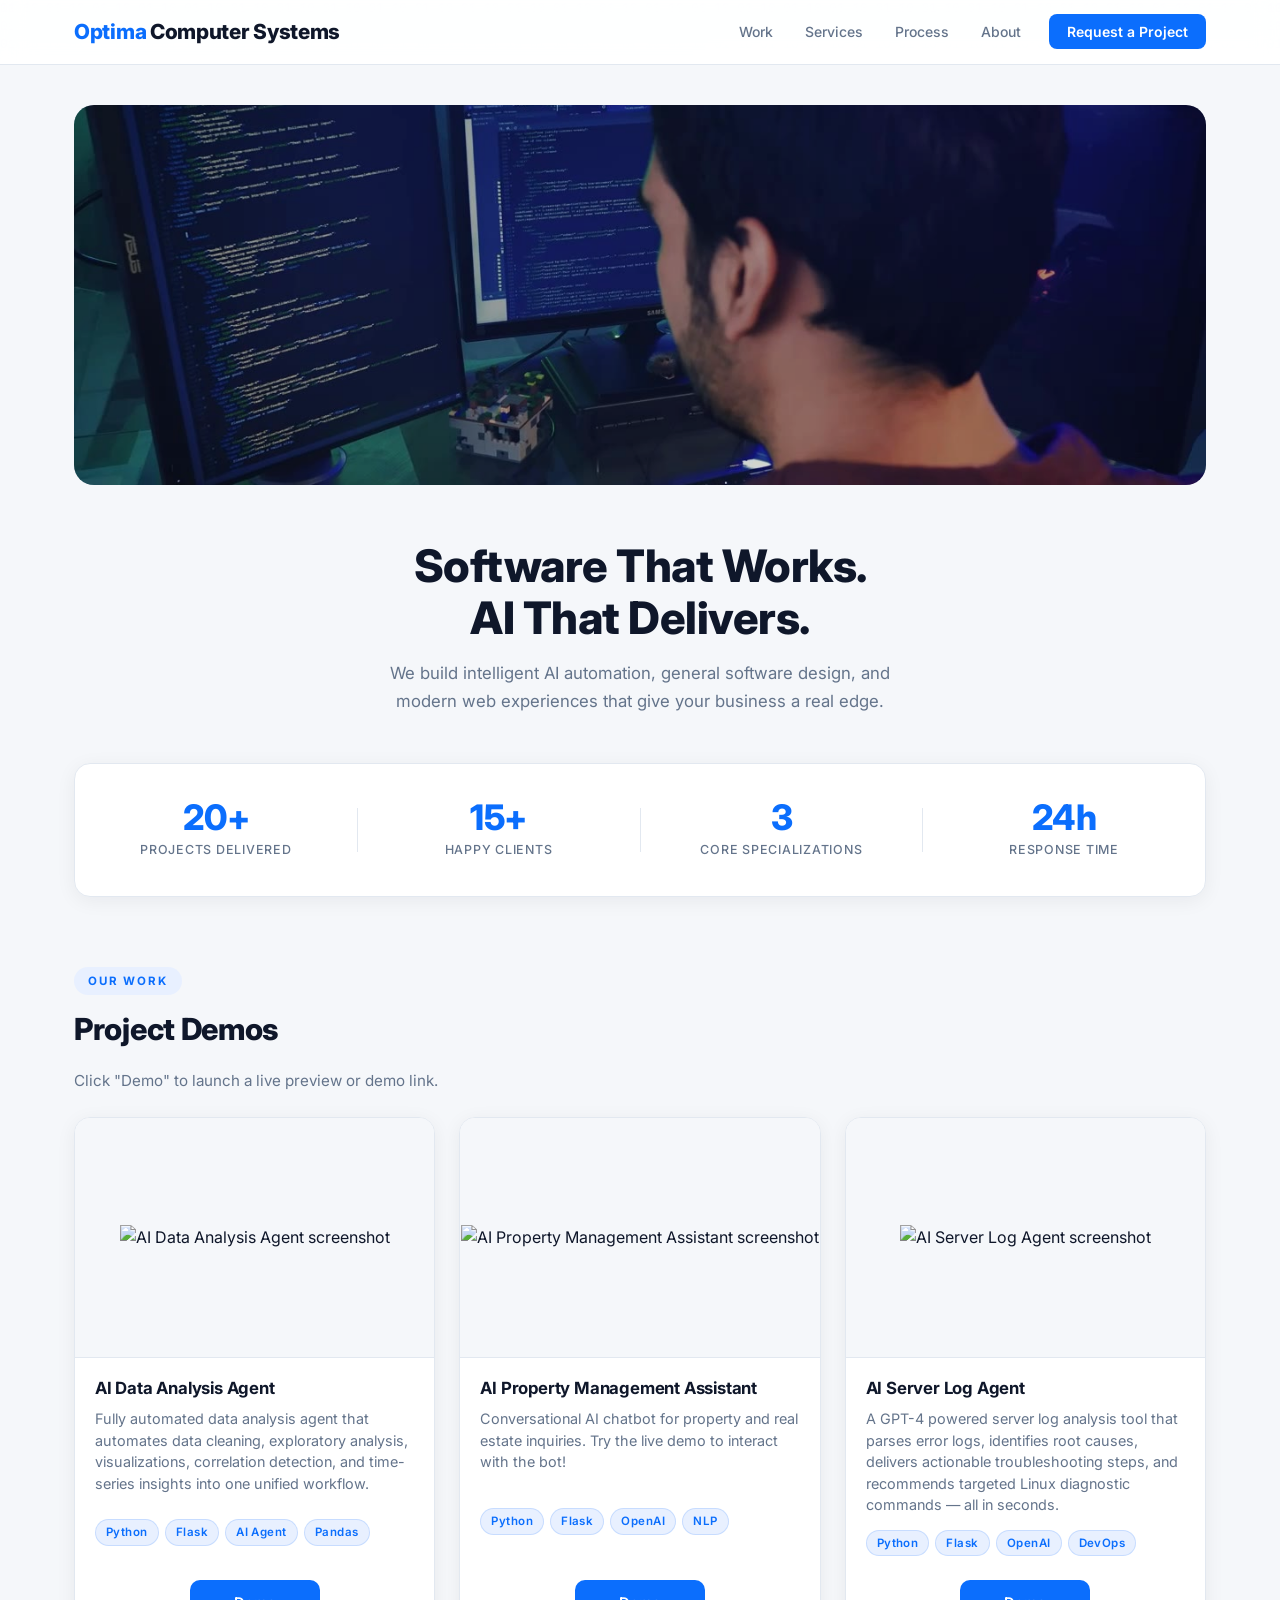
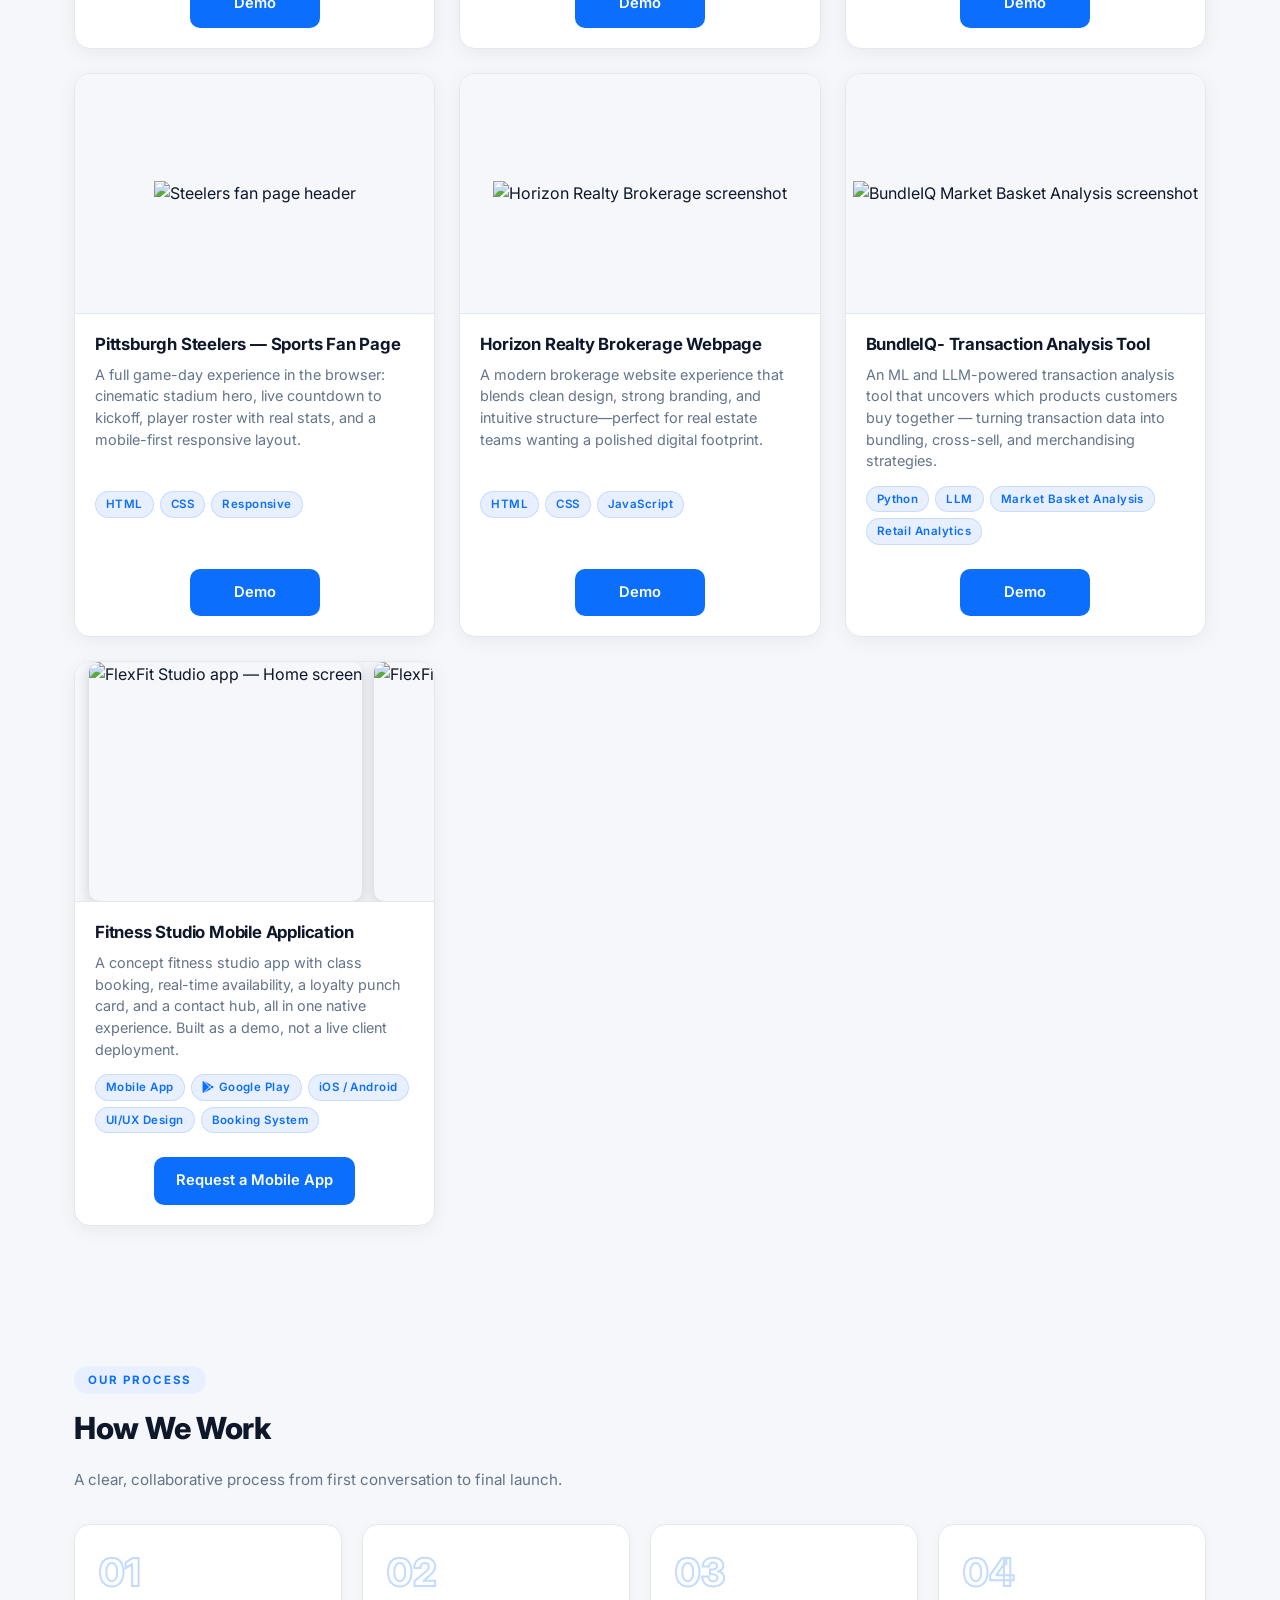
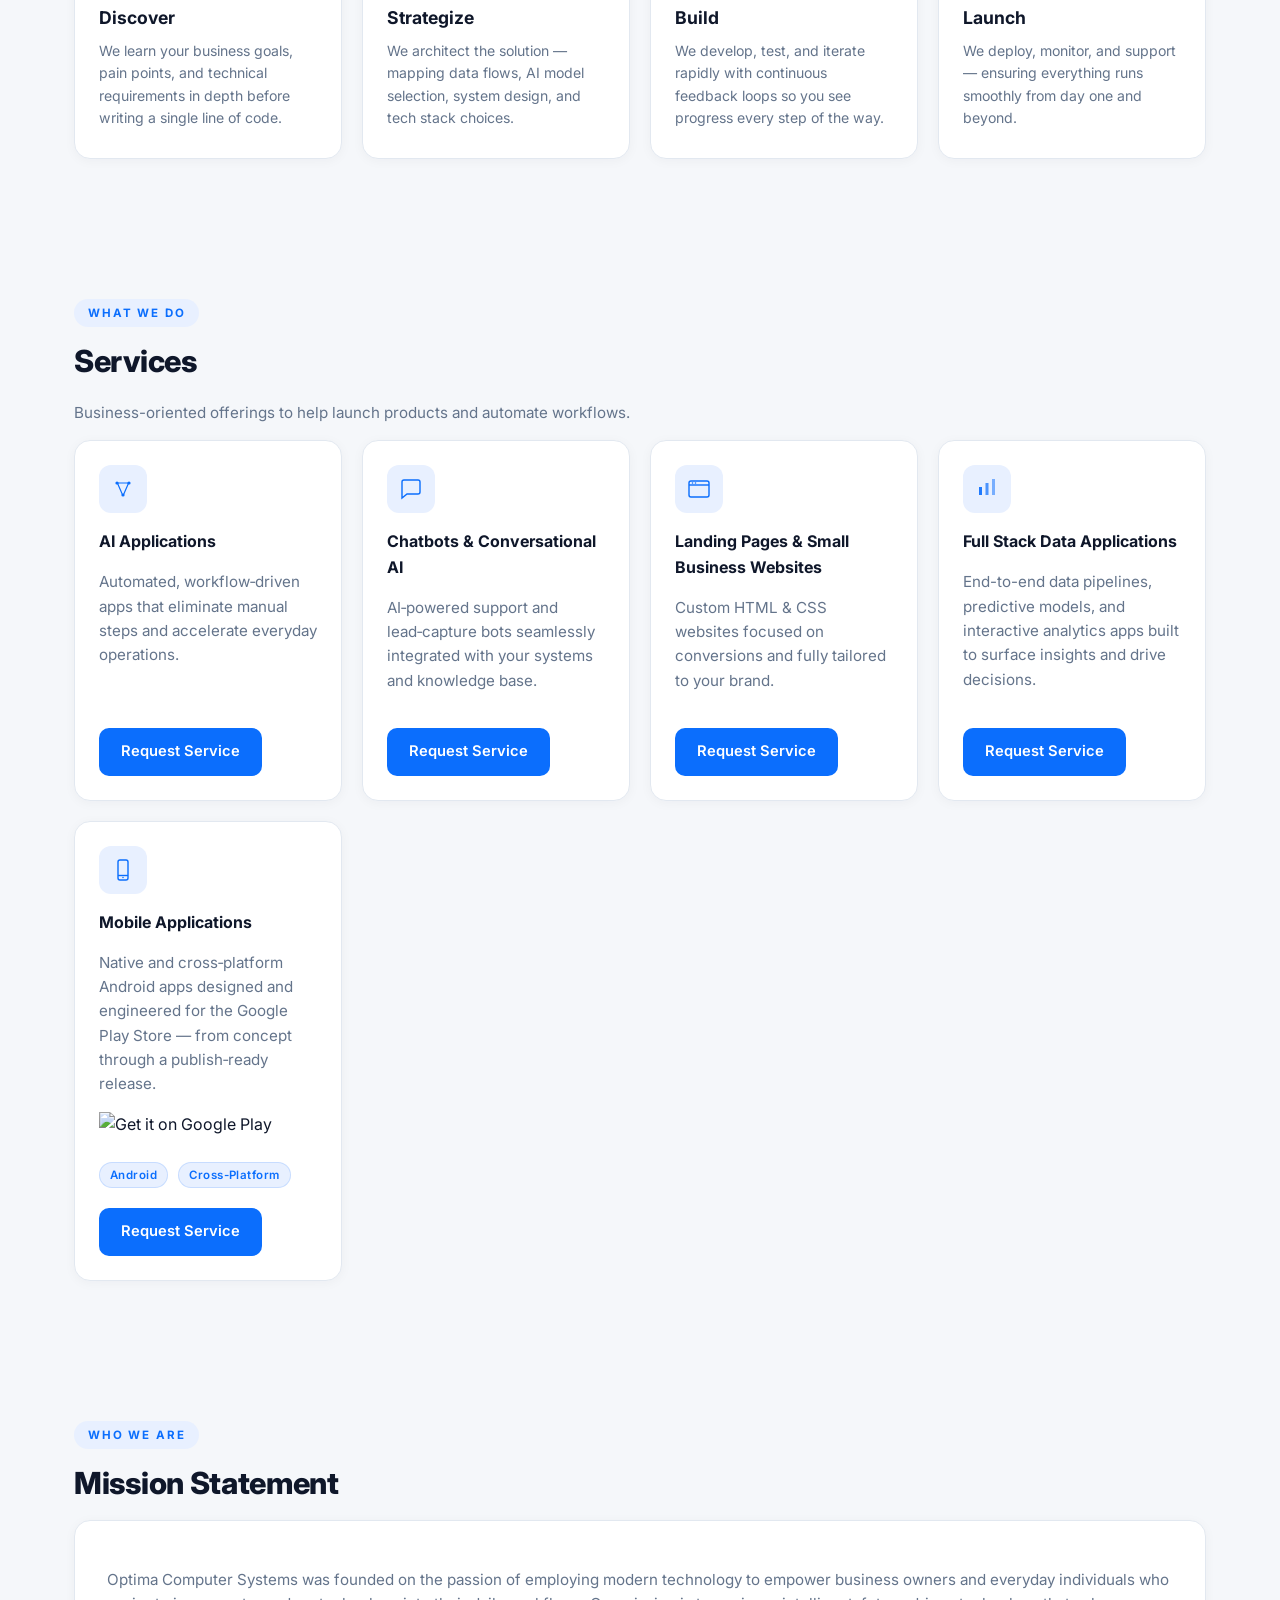
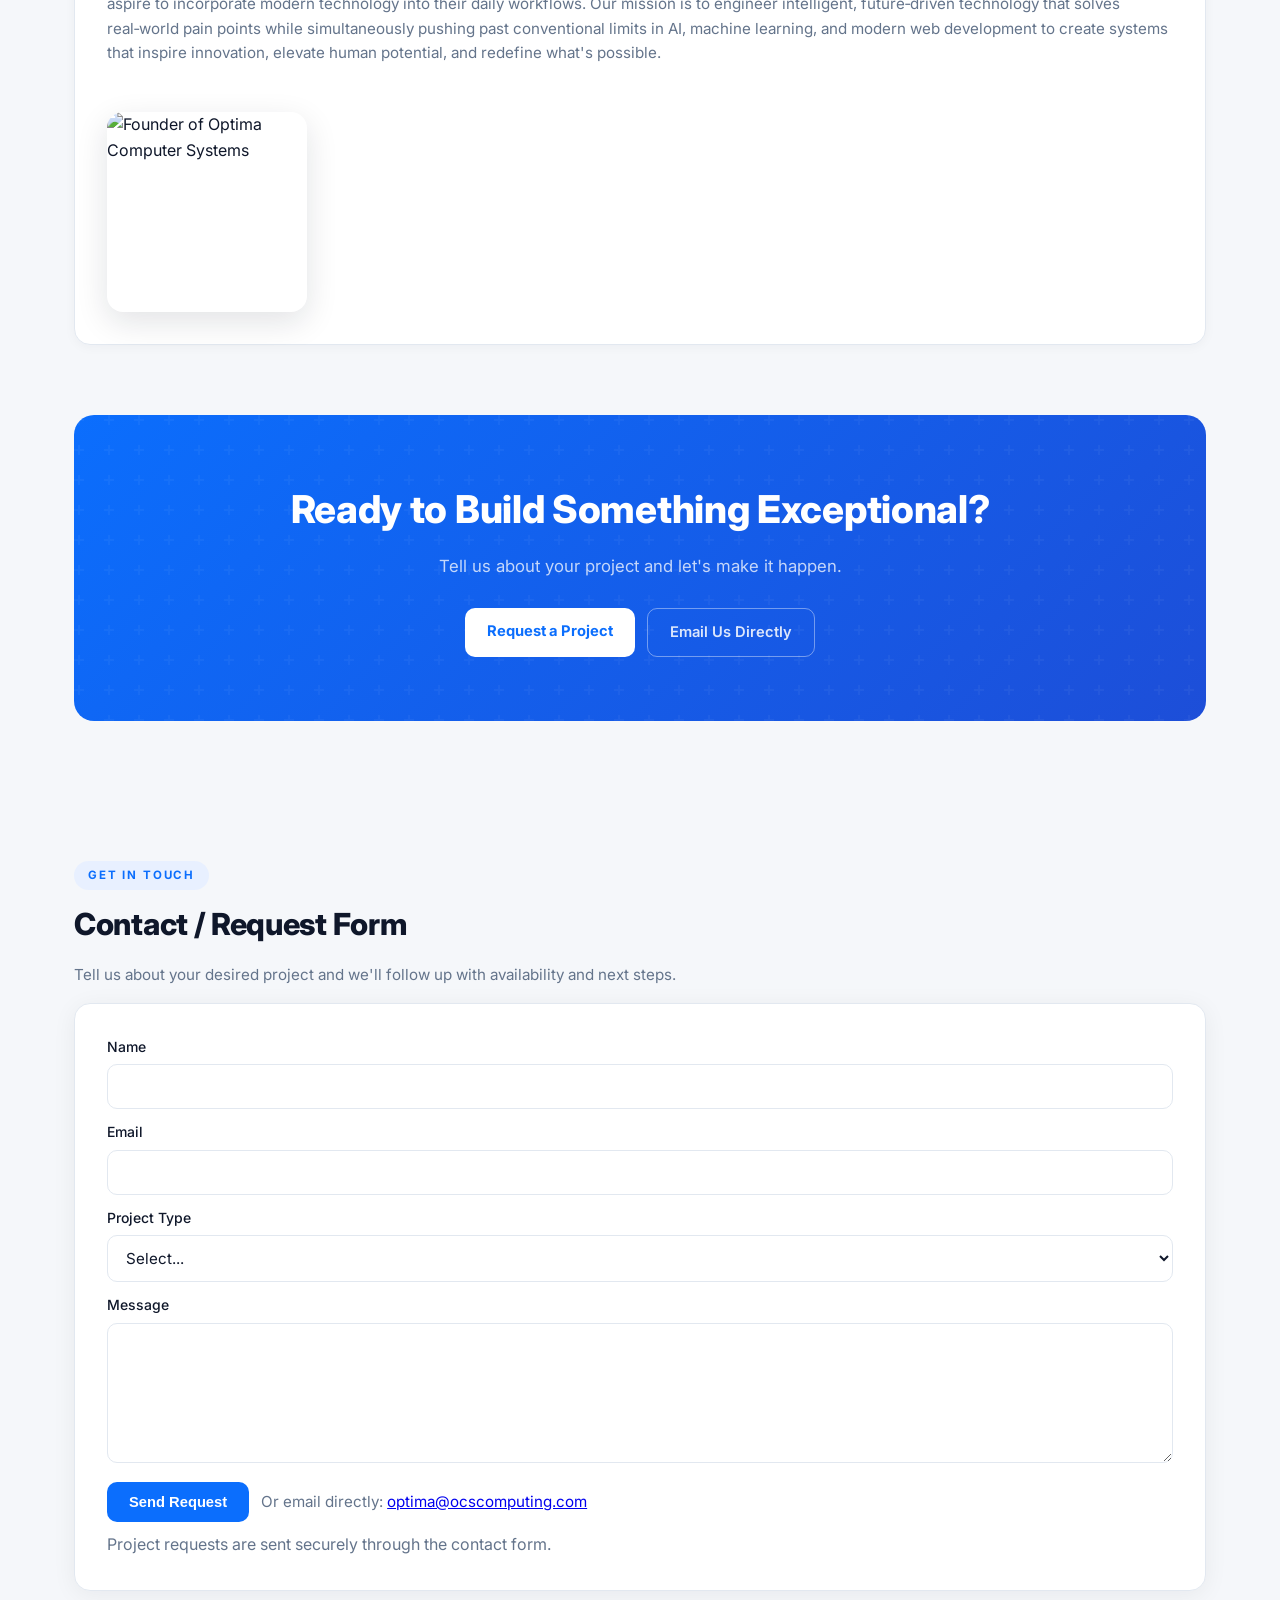
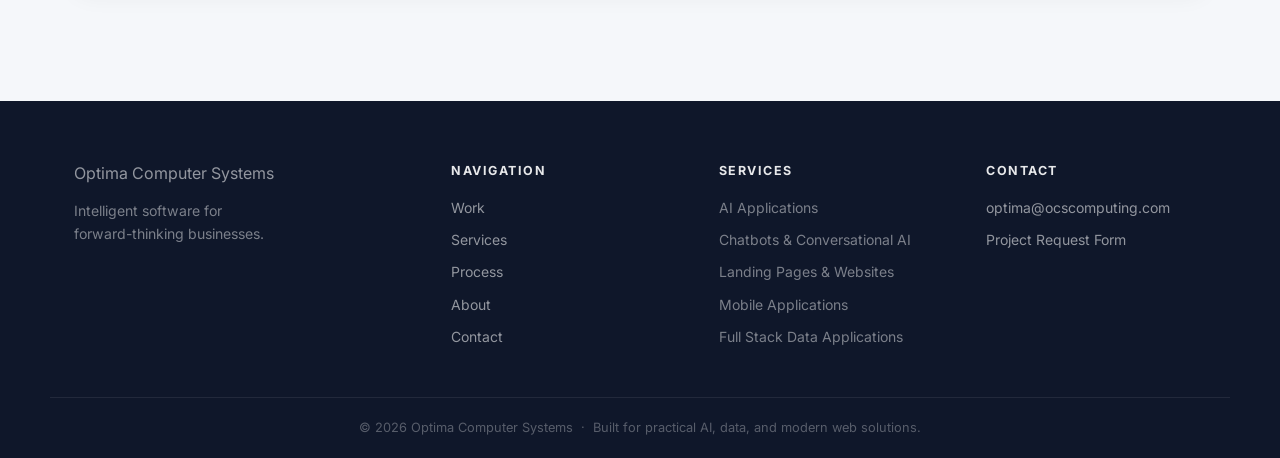
==== index.html @ fb78cdaf "Add Google site verification meta tag Added Google site verification meta tag for SEO." ====
<!doctype html>
<html lang="en">
<head>
<meta charset="utf-8" />
<meta name="viewport" content="width=device-width,initial-scale=1" />
<title>Optima Computer Systems | AI Automation, Data & Web</title>
<meta name="description" content="Optima Computer Systems builds intelligent AI automation, full-stack data applications, and modern web experiences for forward-thinking businesses.">
<meta name="google-site-verification" content="LnkRSjk23UE1Qi6Za3QLoitKc299TBzkR3c-B3Ocssc" />
<link href="https://fonts.googleapis.com/css2?family=Inter:wght@300;400;500;600;700;800&display=swap" rel="stylesheet">
<link rel="stylesheet" href="styles.css">
</head>
<body>
<!-- ── Sticky Navbar ── -->
<nav class="navbar">
  <div class="nav-inner">
    <a href="#" class="nav-brand">
      <span class="nav-wordmark"><span class="accent">Optima</span><span class="nav-wordmark-full"> Computer Systems</span><span class="nav-wordmark-short"> CS</span></span>
    </a>
    <ul class="nav-links">
      <li><a href="#projects">Work</a></li>
      <li><a href="#services">Services</a></li>
      <li><a href="#process">Process</a></li>
      <li><a href="#about">About</a></li>
      <li><a href="#contact" class="nav-cta">Request a Project</a></li>
    </ul>
  </div>
</nav>
<div class="container">
  <!-- ── Hero ── -->
  <header class="header">
    <video
      class="hero-video"
      autoplay
      muted
      loop
      playsinline
      preload="metadata"
      poster="images/hero-poster.jpg">
      <source src="videos/hero-bg.mp4" type="video/mp4">
    </video>
    <div class="hero-visual" aria-hidden="true"></div>
  </header>
  <!-- ── Tagline ── -->
  <div class="hero-tagline">
    <h1 class="h1">Software That Works.<br>AI That Delivers.</h1>
    <p class="lead">We build intelligent AI automation, general software design, and modern web experiences that give your business a real edge.</p>
  </div>
  <!-- ── Stats Strip ── -->
  <div class="stats-strip">
    <div class="stat-item">
      <span class="stat-num">20+</span>
      <span class="stat-lbl">Projects Delivered</span>
    </div>
    <div class="stat-divider"></div>
    <div class="stat-item">
      <span class="stat-num">15+</span>
      <span class="stat-lbl">Happy Clients</span>
    </div>
    <div class="stat-divider"></div>
    <div class="stat-item">
      <span class="stat-num">3</span>
      <span class="stat-lbl">Core Specializations</span>
    </div>
    <div class="stat-divider"></div>
    <div class="stat-item">
      <span class="stat-num">24h</span>
      <span class="stat-lbl">Response Time</span>
    </div>
  </div>
  <!-- ── Projects ── -->
  <section id="projects" class="section">
    <div class="section-label">Our Work</div>
    <h2>Project Demos</h2>
    <p class="small">Click "Demo" to launch a live preview or demo link.</p>
    <div class="cards" aria-live="polite">
      <article class="project">
        <div class="img-wrap">
          <img src="https://raw.githubusercontent.com/0noahharris4/business-website-/main/images/Screenshot%202026-06-30%20122826.png" alt="AI Data Analysis Agent screenshot" class="preserve" loading="lazy"
            onerror="this.onerror=null;this.src='https://via.placeholder.com/800x450.png?text=Screenshot+not+found';">
        </div>
        <div class="bd">
          <h3>AI Data Analysis Agent</h3>
          <div class="meta">
            <p>Fully automated data analysis agent that automates data cleaning, exploratory analysis, visualizations, correlation detection, and time-series insights into one unified workflow.</p>
          </div>
          <div class="tags">
            <span class="tag">Python</span>
            <span class="tag">Flask</span>
            <span class="tag">AI Agent</span>
            <span class="tag">Pandas</span>
          </div>
          <div class="row">
            <a class="btn" href="https://ai-analyst-assistant.onrender.com/" target="_blank" rel="noopener">Demo</a>
          </div>
        </div>
      </article>
      <article class="project">
        <div class="img-wrap">
          <img src="https://raw.githubusercontent.com/0noahharris4/business-website-/main/images/Screenshot%202026-06-30%20140612.png" alt="AI Property Management Assistant screenshot" class="preserve" loading="lazy"
            onerror="this.onerror=null;this.src='https://via.placeholder.com/800x450.png?text=Screenshot+not+found';">
        </div>
        <div class="bd">
          <h3>AI Property Management Assistant</h3>
          <div class="meta">
            <p>Conversational AI chatbot for property and real estate inquiries. Try the live demo to interact with the bot!</p>
          </div>
          <div class="tags">
            <span class="tag">Python</span>
            <span class="tag">Flask</span>
            <span class="tag">OpenAI</span>
            <span class="tag">NLP</span>
          </div>
          <div class="row">
            <a class="btn" href="https://chatbot-build.onrender.com/" target="_blank" rel="noopener">Demo</a>
          </div>
        </div>
      </article>
      <article class="project">
        <div class="img-wrap">
          <img src="https://raw.githubusercontent.com/0noahharris4/business-website-/main/images/Screenshot%202026-06-30%20144837.png" alt="AI Server Log Agent screenshot" class="preserve" loading="lazy"
            onerror="this.onerror=null;this.src='https://via.placeholder.com/800x450.png?text=Screenshot+not+found';">
        </div>
        <div class="bd">
          <h3>AI Server Log Agent</h3>
          <div class="meta">
            <p>A GPT-4 powered server log analysis tool that parses error logs, identifies root causes, delivers actionable troubleshooting steps, and recommends targeted Linux diagnostic commands — all in seconds.</p>
          </div>
          <div class="tags">
            <span class="tag">Python</span>
            <span class="tag">Flask</span>
            <span class="tag">OpenAI</span>
            <span class="tag">DevOps</span>
          </div>
          <div class="row">
            <a class="btn" href="https://serverai-agent.onrender.com/" target="_blank" rel="noopener">Demo</a>
          </div>
        </div>
      </article>
      <article class="project">
        <div class="img-wrap">
          <img src="https://raw.githubusercontent.com/0noahharris4/business-website-/main/images/Steelers%20SCREN.png" alt="Steelers fan page header" class="preserve" loading="lazy">
        </div>
        <div class="bd">
          <h3>Pittsburgh Steelers — Sports Fan Page</h3>
          <div class="meta">
            <p>A full game-day experience in the browser: cinematic stadium hero, live countdown to kickoff, player roster with real stats, and a mobile-first responsive layout.</p>
          </div>
          <div class="tags">
            <span class="tag">HTML</span>
            <span class="tag">CSS</span>
            <span class="tag">Responsive</span>
          </div>
          <div class="row">
            <a class="btn" href="https://0noahharris4.github.io/HTML-CSS/" target="_blank" rel="noopener">Demo</a>
          </div>
        </div>
      </article>
      <article class="project">
        <div class="img-wrap">
          <img src="https://raw.githubusercontent.com/0noahharris4/business-website-/main/images/Screenshot%202026-06-26%20122628.png" alt="Horizon Realty Brokerage screenshot" class="preserve" loading="lazy"
            onerror="this.onerror=null;this.src='https://via.placeholder.com/800x450.png?text=Screenshot+not+found';">
        </div>
        <div class="bd">
          <h3>Horizon Realty Brokerage Webpage</h3>
          <div class="meta">
            <p>A modern brokerage website experience that blends clean design, strong branding, and intuitive structure—perfect for real estate teams wanting a polished digital footprint.</p>
          </div>
          <div class="tags">
            <span class="tag">HTML</span>
            <span class="tag">CSS</span>
            <span class="tag">JavaScript</span>
          </div>
          <div class="row">
            <a class="btn" href="https://0noahharris4.github.io/RealtySite/" target="_blank" rel="noopener">Demo</a>
          </div>
        </div>
      </article>
      <article class="project">
        <div class="img-wrap">
          <img src="https://raw.githubusercontent.com/0noahharris4/business-website-/main/images/Screenshot%202026-08-12%20093548.png" alt="BundleIQ Market Basket Analysis screenshot" class="preserve" loading="lazy"
            onerror="this.onerror=null;this.src='https://via.placeholder.com/800x450.png?text=Screenshot+not+found';">
        </div>
        <div class="bd">
          <h3>BundleIQ- Transaction Analysis Tool</h3>
          <div class="meta">
            <p>An ML and LLM-powered transaction analysis tool that uncovers which products customers buy together — turning transaction data into bundling, cross-sell, and merchandising strategies.</p>
          </div>
          <div class="tags">
            <span class="tag">Python</span>
            <span class="tag">LLM</span>
            <span class="tag">Market Basket Analysis</span>
            <span class="tag">Retail Analytics</span>
          </div>
          <div class="row">
            <a class="btn" href="https://bundleiq-849c.onrender.com/" target="_blank" rel="noopener">Demo</a>
          </div>
        </div>
      </article>
      <article class="project">
        <div class="img-wrap" style="overflow-x:auto;overflow-y:hidden;justify-content:flex-start;gap:12px;padding:0 14px;">
          <img src="https://raw.githubusercontent.com/0noahharris4/business-website-/main/images/homescreen.png" alt="FlexFit Studio app — Home screen" loading="lazy" style="height:100%;width:auto;object-fit:contain;flex:0 0 auto;border-radius:10px;box-shadow:0 4px 14px rgba(15,23,42,0.18);"
            onerror="this.onerror=null;this.src='https://via.placeholder.com/240x500.png?text=Screenshot+not+found';">
          <img src="https://raw.githubusercontent.com/0noahharris4/business-website-/main/images/classes.png" alt="FlexFit Studio app — Classes list" loading="lazy" style="height:100%;width:auto;object-fit:contain;flex:0 0 auto;border-radius:10px;box-shadow:0 4px 14px rgba(15,23,42,0.18);"
            onerror="this.onerror=null;this.src='https://via.placeholder.com/240x500.png?text=Screenshot+not+found';">
          <img src="https://raw.githubusercontent.com/0noahharris4/business-website-/main/images/studiocycle.png" alt="FlexFit Studio app — Class details screen" loading="lazy" style="height:100%;width:auto;object-fit:contain;flex:0 0 auto;border-radius:10px;box-shadow:0 4px 14px rgba(15,23,42,0.18);"
            onerror="this.onerror=null;this.src='https://via.placeholder.com/240x500.png?text=Screenshot+not+found';">
          <img src="https://raw.githubusercontent.com/0noahharris4/business-website-/main/images/mybookings.png" alt="FlexFit Studio app — My Bookings screen" loading="lazy" style="height:100%;width:auto;object-fit:contain;flex:0 0 auto;border-radius:10px;box-shadow:0 4px 14px rgba(15,23,42,0.18);"
            onerror="this.onerror=null;this.src='https://via.placeholder.com/240x500.png?text=Screenshot+not+found';">
          <img src="https://raw.githubusercontent.com/0noahharris4/business-website-/main/images/visitus.png" alt="FlexFit Studio app — Contact screen" loading="lazy" style="height:100%;width:auto;object-fit:contain;flex:0 0 auto;border-radius:10px;box-shadow:0 4px 14px rgba(15,23,42,0.18);"
            onerror="this.onerror=null;this.src='https://via.placeholder.com/240x500.png?text=Screenshot+not+found';">
        </div>
        <div class="bd">
          <h3>Fitness Studio Mobile Application</h3>
          <div class="meta">
            <p>A concept fitness studio app with class booking, real-time availability, a loyalty punch card, and a contact hub, all in one native experience. Built as a demo, not a live client deployment.</p>
          </div>
          <div class="tags">
            <span class="tag">Mobile App</span>
            <span class="tag" style="display:inline-flex;align-items:center;gap:5px;">
              <svg width="12" height="12" viewBox="0 0 512 512" aria-hidden="true"><path fill="currentColor" d="M325.3 234.3L104.6 13l280.8 161.2-60.1 60.1zM47 0C34 6.8 25.3 19.2 25.3 35.3v441.3c0 16.1 8.7 28.5 21.7 35.3l256.6-256L47 0zm425.2 225.6l-58.9-34.1-65.7 64.5 65.7 64.5 60.1-34.1c18-14.3 18-46.5-1.2-60.8zM104.6 499l280.8-161.2-60.1-60.1L104.6 499z"/></svg>
              Google Play
            </span>
            <span class="tag">iOS / Android</span>
            <span class="tag">UI/UX Design</span>
            <span class="tag">Booking System</span>
          </div>
          <div class="row">
            <a class="btn" href="#contact">Request a Mobile App</a>
          </div>
        </div>
      </article>
    </div>
  </section>
  <!-- ── How We Work ── -->
  <section id="process" class="section">
    <div class="section-label">Our Process</div>
    <h2>How We Work</h2>
    <p class="small">A clear, collaborative process from first conversation to final launch.</p>
    <div class="process-grid">
      <div class="process-step">
        <div class="step-num">01</div>
        <h3>Discover</h3>
        <p>We learn your business goals, pain points, and technical requirements in depth before writing a single line of code.</p>
      </div>
      <div class="process-step">
        <div class="step-num">02</div>
        <h3>Strategize</h3>
        <p>We architect the solution — mapping data flows, AI model selection, system design, and tech stack choices.</p>
      </div>
      <div class="process-step">
        <div class="step-num">03</div>
        <h3>Build</h3>
        <p>We develop, test, and iterate rapidly with continuous feedback loops so you see progress every step of the way.</p>
      </div>
      <div class="process-step">
        <div class="step-num">04</div>
        <h3>Launch</h3>
        <p>We deploy, monitor, and support — ensuring everything runs smoothly from day one and beyond.</p>
      </div>
    </div>
  </section>
  <!-- ── Services ── -->
  <section id="services" class="section">
    <div class="section-label">What We Do</div>
    <h2>Services</h2>
    <p class="small">Business-oriented offerings to help launch products and automate workflows.</p>
    <div class="grid cols-3" style="margin-top:12px;">
      <div class="service">
        <div class="svc-icon">
          <svg width="24" height="24" viewBox="0 0 24 24" fill="none">
            <circle cx="6" cy="6" r="1.6" fill="currentColor"/>
            <circle cx="18" cy="6" r="1.6" fill="currentColor"/>
            <circle cx="12" cy="18" r="1.6" fill="currentColor"/>
            <path d="M6.6 6.6 L11.4 17.4 M17.4 6.6 L12.6 17.4 M6 6h12" stroke="currentColor" stroke-width="1.2" fill="none"/>
          </svg>
        </div>
        <div class="svc-body">
          <h3>AI Applications</h3>
          <p class="small">Automated, workflow‑driven apps that eliminate manual steps and accelerate everyday operations.</p>
        </div>
        <div><a class="btn" href="#contact">Request Service</a></div>
      </div>
      <div class="service">
        <div class="svc-icon">
          <svg width="24" height="24" viewBox="0 0 24 24" fill="none">
            <path d="M21 15a2 2 0 0 1-2 2H8l-5 4V5a2 2 0 0 1 2-2h14a2 2 0 0 1 2 2z" stroke="currentColor" stroke-width="1.4" fill="none"/>
          </svg>
        </div>
        <div class="svc-body">
          <h3>Chatbots & Conversational AI</h3>
          <p class="small">AI‑powered support and lead‑capture bots seamlessly integrated with your systems and knowledge base.</p>
        </div>
        <div><a class="btn" href="#contact">Request Service</a></div>
      </div>
      <div class="service">
        <div class="svc-icon">
          <svg width="24" height="24" viewBox="0 0 24 24" fill="none">
            <rect x="2" y="4" width="20" height="16" rx="2" stroke="currentColor" stroke-width="1.4"/>
            <path d="M2 8h20" stroke="currentColor" stroke-width="1.4"/>
            <circle cx="5.5" cy="6" r="0.8" fill="currentColor"/>
            <circle cx="8.5" cy="6" r="0.8" fill="currentColor"/>
          </svg>
        </div>
        <div class="svc-body">
          <h3>Landing Pages & Small Business Websites</h3>
          <p class="small">Custom HTML & CSS websites focused on conversions and fully tailored to your brand.</p>
        </div>
        <div><a class="btn" href="#contact">Request Service</a></div>
      </div>
      <div class="service">
        <div class="svc-icon">
          <svg width="24" height="24" viewBox="0 0 24 24" fill="none">
            <rect x="4" y="10" width="3" height="8" fill="currentColor" opacity="0.9"/>
            <rect x="10.5" y="6" width="3" height="12" fill="currentColor" opacity="0.7"/>
            <rect x="17" y="2" width="3" height="16" fill="currentColor" opacity="0.5"/>
          </svg>
        </div>
        <div class="svc-body">
          <h3>Full Stack Data Applications</h3>
          <p class="small">End-to-end data pipelines, predictive models, and interactive analytics apps built to surface insights and drive decisions.</p>
        </div>
        <div><a class="btn" href="#contact">Request Service</a></div>
      </div>
      <div class="service">
        <div class="svc-icon">
          <svg width="24" height="24" viewBox="0 0 24 24" fill="none">
            <rect x="7" y="2" width="10" height="20" rx="2" stroke="currentColor" stroke-width="1.4" fill="none"/>
            <line x1="7" y1="17.5" x2="17" y2="17.5" stroke="currentColor" stroke-width="1.4"/>
            <circle cx="12" cy="19.6" r="0.75" fill="currentColor"/>
          </svg>
        </div>
        <div class="svc-body">
          <h3>Mobile Applications</h3>
          <p class="small">Native and cross‑platform Android apps designed and engineered for the Google Play Store — from concept through a publish‑ready release.</p>
          <div style="margin-top:12px;display:flex;align-items:center;gap:10px;flex-wrap:wrap;">
            <img src="https://play.google.com/intl/en_us/badges/static/images/badges/en_badge_web_generic.png" alt="Get it on Google Play" style="height:40px;width:auto;">
            <span class="tag">Android</span>
            <span class="tag">Cross-Platform</span>
          </div>
        </div>
        <div><a class="btn" href="#contact">Request Service</a></div>
      </div>
    </div>
  </section>
  <!-- ── About ── -->
  <section id="about" class="section">
    <div class="section-label">Who We Are</div>
    <h2>Mission Statement</h2>
    <div class="about" style="margin-top:12px">
      <div class="bio">
        <p class="small">Optima Computer Systems was founded on the passion of employing modern technology to empower business owners and everyday individuals who aspire to incorporate modern technology into their daily workflows. Our mission is to engineer intelligent, future‑driven technology that solves real‑world pain points while simultaneously pushing past conventional limits in AI, machine learning, and modern web development to create systems that inspire innovation, elevate human potential, and redefine what's possible.</p>
      </div>
      <img class="avatar" src="https://raw.githubusercontent.com/0noahharris4/business-website-/main/images/avatar.png" alt="Founder of Optima Computer Systems">
    </div>
  </section>
  <!-- ── CTA Banner ── -->
  <section class="cta-banner">
    <div class="cta-banner-inner">
      <h2>Ready to Build Something Exceptional?</h2>
      <p>Tell us about your project and let's make it happen.</p>
      <div class="cta-row" style="justify-content:center;margin-top:28px;">
        <a class="btn btn-white" href="#contact">Request a Project</a>
        <a class="btn btn-outline-white" href="mailto:optima@ocscomputing.com">Email Us Directly</a>
      </div>
    </div>
  </section>
  <!-- ── Contact ── -->
  <section id="contact" class="section">
    <div class="section-label">Get in Touch</div>
    <h2>Contact / Request Form</h2>
    <p class="small">Tell us about your desired project and we'll follow up with availability and next steps.</p>
    <form id="contactForm" class="form" style="margin-top:12px" action="https://formspree.io/f/xreebokg" method="POST">
      <input type="hidden" name="_subject" value="New website project request">
      <!-- Honeypot spam trap: real visitors never see or fill this in -->
      <div style="position:absolute;left:-9999px;top:-9999px;" aria-hidden="true">
        <label for="company">Company</label>
        <input type="text" id="company" name="_gotcha" tabindex="-1" autocomplete="off">
      </div>
      <div style="margin-bottom:12px">
        <label for="name">Name</label>
        <input id="name" name="name" class="input" required>
      </div>
      <div style="margin-bottom:12px">
        <label for="email">Email</label>
        <input id="email" type="email" name="email" class="input" required>
      </div>
      <div style="margin-bottom:12px">
        <label for="projectType">Project Type</label>
        <select id="projectType" name="projectType" required>
          <option value="">Select...</option>
          <option>AI Application</option>
          <option>Chatbot</option>
          <option>Website</option>
          <option>Mobile Application</option>
          <option>Data Application</option>
        </select>
      </div>
      <div style="margin-bottom:12px">
        <label for="message">Message</label>
        <textarea id="message" name="message" rows="6" class="input" required></textarea>
      </div>
      <div style="display:flex;gap:12px;align-items:center;flex-wrap:wrap">
        <button class="btn" type="submit" id="submitBtn">Send Request</button>
        <span class="small" style="overflow-wrap:anywhere">Or email directly: <a href="mailto:optima@ocscomputing.com">optima@ocscomputing.com</a></span>
      </div>
      <div id="status" role="status" style="margin-top:10px;color:var(--muted)">Project requests are sent securely through the contact form.</div>
    </form>
  </section>
</div><!-- /container -->
<!-- ── Footer ── -->
<footer class="footer-full">
  <div class="footer-inner">
    <div class="footer-brand">
      <span class="footer-wordmark">Optima Computer Systems</span>
      <p>Intelligent software for<br>forward-thinking businesses.</p>
    </div>
    <div class="footer-col">
      <h4>Navigation</h4>
      <ul>
        <li><a href="#projects">Work</a></li>
        <li><a href="#services">Services</a></li>
        <li><a href="#process">Process</a></li>
        <li><a href="#about">About</a></li>
        <li><a href="#contact">Contact</a></li>
      </ul>
    </div>
    <div class="footer-col">
      <h4>Services</h4>
      <ul>
        <li>AI Applications</li>
        <li>Chatbots &amp; Conversational AI</li>
        <li>Landing Pages &amp; Websites</li>
        <li>Mobile Applications</li>
        <li>Full Stack Data Applications</li>
      </ul>
    </div>
    <div class="footer-col">
      <h4>Contact</h4>
      <ul>
        <li><a href="mailto:optima@ocscomputing.com">optima@ocscomputing.com</a></li>
        <li><a href="#contact">Project Request Form</a></li>
      </ul>
    </div>
  </div>
  <div class="footer-bottom">
    <p>&copy; 2026 Optima Computer Systems &nbsp;·&nbsp; Built for practical AI, data, and modern web solutions.</p>
  </div>
</footer>

<script>
(function () {
  /* ---- Hero video: skip/pause for reduced-motion users, and don't fight a slow connection ---- */
  var heroVideo = document.querySelector('.hero-video');
  if (heroVideo) {
    var prefersReducedMotion = window.matchMedia && window.matchMedia('(prefers-reduced-motion: reduce)').matches;
    var saveData = navigator.connection && navigator.connection.saveData;
    if (prefersReducedMotion || saveData) {
      // Respect the visitor's preference / metered connection: show the poster frame only.
      heroVideo.removeAttribute('autoplay');
      heroVideo.pause();
    }
  }

  /* ---- Contact form: submit via fetch so visitors stay on the page ---- */
  var form = document.getElementById('contactForm');
  var status = document.getElementById('status');
  var submitBtn = document.getElementById('submitBtn');

  if (form) {
    form.addEventListener('submit', function (e) {
      e.preventDefault();

      submitBtn.disabled = true;
      submitBtn.textContent = 'Sending…';
      status.textContent = 'Sending your request…';
      status.style.color = 'var(--muted)';

      var data = new FormData(form);

      fetch(form.action, {
        method: 'POST',
        body: data,
        headers: { 'Accept': 'application/json' }
      })
        .then(function (response) {
          if (response.ok) {
            form.reset();
            status.textContent = "Thanks — your request was sent. We'll follow up within 24 hours.";
            status.style.color = 'var(--success, #2e7d32)';
          } else {
            return response.json().then(function (json) {
              var message = (json && json.errors && json.errors.map(function (err) { return err.message; }).join(', ')) ||
                'Something went wrong sending your request. Please try emailing us directly.';
              throw new Error(message);
            });
          }
        })
        .catch(function (err) {
          status.textContent = err.message || 'Something went wrong sending your request. Please try emailing us directly.';
          status.style.color = 'var(--error, #c62828)';
        })
        .finally(function () {
          submitBtn.disabled = false;
          submitBtn.textContent = 'Send Request';
        });
    });
  }
})();
</script>
</body>
</html>
---- styles.css ----
/* -----------------------------------------------------------
   OPTIMA COMPUTER SYSTEMS — Professional Tech Agency Theme
   Palette: Blue (#0b6efd), Navy (#0f172a), Gray (#f5f7fa)
   Font: Inter
----------------------------------------------------------- */
:root {
  --accent:       #0b6efd;
  --accent-dark:  #0957c3;
  --accent-light: #e8f0ff;
  --accent-glow:  rgba(11,110,253,0.12);
  --text:         #0f172a;
  --muted:        #64748b;
  --bg:           #f5f7fa;
  --card:         #ffffff;
  --border:       #e2e8f0;
  --navy:         #0f172a;
  --maxw:         1180px;
  font-family: Inter, ui-sans-serif, system-ui, -apple-system, "Segoe UI", Roboto, Arial;
}
* { box-sizing: border-box; }
html { scroll-behavior: smooth; }
body {
  margin: 0;
  background: var(--bg);
  color: var(--text);
  line-height: 1.6;
  position: relative;
  overflow-x: hidden;
  overflow-wrap: break-word;
}
/* ── Binary background — subtle texture only ── */
body::before {
  content: "01 10 01 10 01 10 01 10 01 10 01 10 01 10 01 10 01 10 01 10 01 10 01 10 01 10 01 10 01 10 01 10 01 10 01 10 01 10 01 10 01 10 01 10 01 10 01 10 01 10 01 10 01 10 01 10 01 10 01 10 01 10 01 10 10 01 10 01 10 01 10 01 10 01 10 01 10 01 10 01 10 01 10 01 10 01 10 01 10 01 10 01 10 01 10 01 10 01 10 01 10 01 10 01 10 01 10 01 10 01 10 01 01 10 01 10 01 10 01 10 01 10 01 10 01 10 01 10 01 10 01 10 01 10 01 10 01 10 01 10 01 10 01 10 01 10 01 10 01 10 01 10 10 01 10 01 10 01 10 01 10 01 10 01 10 01 10 01 10 01 10 01 10 01 10 01 10 01 10 01 10 01 10 01 10 01 10 01 10 01 10 01 10 01 10 01 10 01 01 10 01 10 01 10 01 10 01 10 01 10 01 10 01 10 01 10 01 10 01 10 01 10 01 10 10 01 10 01 10 01 10 01 10 01 10 01 10 01 10 01 10 01 10 01 10 01 10 01 10 01 10 01 10 01 10 01 10 01 10 01 10 01 10 01 10 01 10 01 10 01 10 01 10 01 10 01 10 01 10 01 10 01 10 01 10 01 10 01 10 01 10 01 10 01 10 01 10 01 10 01 10 01 10 01 10 01";
  position: fixed;
  top: 0; left: 0;
  width: 200%; height: 200%;
  font-size: 0.8rem;
  color: rgba(11,110,253,0.07);   /* ← was 0.88, toned way down */
  line-height: 1.4;
  word-wrap: break-word;
  white-space: pre-wrap;
  font-family: 'Courier New', monospace;
  z-index: -2;
  pointer-events: none;
  animation: binaryFlow 15s linear infinite;
}
body::after {
  content: "10 01 10 01 10 01 10 01 10 01 10 01 10 01 10 01 10 01 10 01 10 01 10 01 10 01 10 01 10 01 10 01 10 01 10 01 10 01 10 01 10 01 10 01 10 01 10 01 10 01 10 01 10 01 10 01 10 01 10 01 10 01 10 01 01 10 01 10 01 10 01 10 01 10 01 10 01 10 01 10 01 10 01 10 01 10 01 10 01 10 01 10 01 10 01 10 01 10 01 10 01 10 01 10 01 10 01 10 01 10 01 10 10 01 10 01 10 01 10 01 10 01 10 01 10 01 10 01 10 01 10 01 10 01 10 01 10 01 10 01 10 01 10 01 10 01 10 01 10 01 10 01 01 10 01 10 01 10 01 10 01 10 01 10 01 10 01 10 01 10 01 10 01 10 01 10 01 10 01 10 01 10 01 10 01 10 01 10 01 10 01 10 01 10 01 10 01 10 01 10 01 10 01 10 01 10 01 10 01 10 01 10 01 10 01 10 01 10 01 10 01 10 01 10 01 10 01 10 01 10 01 10 01 10 01 10 01 10 01 10 01 10 01 10 01 10 01 10 01 10 01 10 01";
  position: fixed;
  top: 0; left: 0;
  width: 200%; height: 200%;
  font-size: 0.8rem;
  color: rgba(11,110,253,0.04);   /* ← was 0.75 */
  line-height: 1.4;
  word-wrap: break-word;
  white-space: pre-wrap;
  font-family: 'Courier New', monospace;
  z-index: -3;
  pointer-events: none;
  animation: binaryFlowReverse 22s linear infinite;
}
@keyframes binaryFlow {
  0%   { transform: translateY(0);     opacity: 1; }
  50%  { opacity: 1; }
  100% { transform: translateY(150px); opacity: 1; }
}
@keyframes binaryFlowReverse {
  0%   { transform: translateY(-150px); opacity: 1; }
  50%  { opacity: 1; }
  100% { transform: translateY(0);      opacity: 1; }
}
/* ── Layout ── */
.container {
  max-width: var(--maxw);
  margin: 0 auto;
  padding: 40px 24px;
}
/* ── Navbar ── */
.navbar {
  position: sticky;
  top: 0;
  z-index: 200;
  background: rgba(255,255,255,0.92);
  backdrop-filter: blur(12px);
  -webkit-backdrop-filter: blur(12px);
  border-bottom: 1px solid var(--border);
}
.nav-inner {
  max-width: var(--maxw);
  margin: 0 auto;
  padding: 0 24px;
  height: 64px;
  display: flex;
  align-items: center;
  justify-content: space-between;
  gap: 32px;
}
.nav-brand {
  display: flex;
  align-items: center;
  text-decoration: none;
  min-width: 0;
}
.nav-wordmark {
  font-family: Inter, ui-sans-serif, system-ui, -apple-system, "Segoe UI", Roboto, Arial;
  font-size: clamp(1rem, 4.5vw, 1.3rem);
  font-weight: 800;
  letter-spacing: -0.3px;
  color: var(--text);
  white-space: nowrap;
  overflow: hidden;
  text-overflow: ellipsis;
}
.nav-wordmark .accent {
  color: var(--accent);
}
.nav-wordmark-short {
  display: none;
}
.nav-links {
  list-style: none;
  display: flex;
  align-items: center;
  gap: 8px;
  margin: 0;
  padding: 0;
}
.nav-links a {
  font-size: 0.875rem;
  font-weight: 500;
  color: var(--muted);
  text-decoration: none;
  padding: 8px 12px;
  border-radius: 8px;
  transition: color 0.15s, background 0.15s;
}
.nav-links a:hover {
  color: var(--accent);
  background: var(--accent-light);
}
.nav-cta {
  background: var(--accent) !important;
  color: #fff !important;
  padding: 9px 18px !important;
  border-radius: 8px !important;
  font-weight: 600 !important;
  margin-left: 8px;
  transition: background 0.2s, transform 0.15s !important;
}
.nav-cta:hover {
  background: var(--accent-dark) !important;
  transform: translateY(-1px);
}
/* ── Hero ── */
.header {
  display: flex;
  gap: 40px;
  align-items: center;
  justify-content: center;
  min-height: 380px;
  padding: 48px 0 60px;
  flex-wrap: wrap;
  position: relative;
}
.header::before {
  content: "";
  position: absolute;
  inset: 0;
  background: linear-gradient(135deg, #dbeafe 0%, #f5f7fa 65%);
  border-radius: 20px;
  z-index: -1;
}
.header {
  overflow: hidden;
}
/* Background video layer — sits above the gradient fallback, below the tint overlay */
.hero-video {
  position: absolute;
  inset: 0;
  width: 100%;
  height: 100%;
  object-fit: cover;
  border-radius: 20px;
  z-index: -1;
}
/* Just a faint darken so the video keeps full presence, not a heavy wash */
.header::after {
  content: "";
  position: absolute;
  inset: 0;
  background: rgba(15,23,42,0.18);
  border-radius: 20px;
  z-index: -1;
}
/* Respect reduced-motion preference — fall back to the static gradient */
@media (prefers-reduced-motion: reduce) {
  .hero-video { display: none; }
}
/* ── Tagline (between hero video and stats strip) ── */
.hero-tagline {
  text-align: center;
  max-width: 640px;
  margin: 56px auto 48px;
  padding: 0 20px;
}
.h1 {
  font-size: clamp(2rem, 3.5vw, 2.8rem);
  font-weight: 800;
  line-height: 1.15;
  margin: 0 0 16px;
  color: var(--text);
  letter-spacing: -0.5px;
}
.lead {
  font-size: 1.05rem;
  color: var(--muted);
  max-width: 520px;
  margin: 0 auto 0;
  line-height: 1.65;
}
.cta-row {
  margin-top: 32px;
  display: flex;
  gap: 12px;
  flex-wrap: wrap;
  justify-content: center;
}
/* Buttons */
.btn {
  background: var(--accent);
  color: #fff;
  padding: 12px 22px;
  border-radius: 10px;
  border: none;
  text-decoration: none;
  font-weight: 600;
  font-size: 0.92rem;
  transition: all 0.2s ease;
  display: inline-block;
  cursor: pointer;
}
.btn:hover {
  background: var(--accent-dark);
  transform: translateY(-2px);
  box-shadow: 0 6px 20px rgba(11,110,253,0.25);
}
.btn.secondary {
  background: transparent;
  color: var(--accent);
  border: 1.5px solid var(--accent);
}
.btn.secondary:hover {
  background: var(--accent-light);
  box-shadow: none;
}
.btn-white {
  background: #fff !important;
  color: var(--accent) !important;
  font-weight: 700;
}
.btn-white:hover {
  background: var(--accent-light) !important;
  box-shadow: 0 6px 20px rgba(0,0,0,0.12) !important;
}
.btn-outline-white {
  background: transparent !important;
  color: rgba(255,255,255,0.85) !important;
  border: 1.5px solid rgba(255,255,255,0.4) !important;
}
.btn-outline-white:hover {
  background: rgba(255,255,255,0.1) !important;
  border-color: rgba(255,255,255,0.7) !important;
  color: #fff !important;
  box-shadow: none !important;
  transform: translateY(-1px);
}
/* ── Section label / eyebrow ── */
.section-label {
  display: inline-block;
  font-size: 0.72rem;
  font-weight: 700;
  letter-spacing: 0.16em;
  text-transform: uppercase;
  color: var(--accent);
  background: var(--accent-light);
  padding: 5px 14px;
  border-radius: 999px;
  margin-bottom: 10px;
}
/* ── Stats Strip ── */
.stats-strip {
  display: flex;
  align-items: center;
  justify-content: center;
  flex-wrap: wrap;
  gap: 0;
  background: #fff;
  border: 1px solid var(--border);
  border-radius: 16px;
  padding: 28px 0;
  margin: 0 0 0;
  box-shadow: 0 4px 20px rgba(15,23,42,0.06);
}
.stat-item {
  flex: 1;
  min-width: 140px;
  text-align: center;
  padding: 8px 20px;
  display: flex;
  flex-direction: column;
  gap: 4px;
}
.stat-num {
  font-size: 2.2rem;
  font-weight: 800;
  color: var(--accent);
  line-height: 1;
  letter-spacing: -0.5px;
}
.stat-lbl {
  font-size: 0.78rem;
  font-weight: 500;
  color: var(--muted);
  text-transform: uppercase;
  letter-spacing: 0.06em;
  overflow-wrap: normal;
  word-break: keep-all;
  hyphens: none;
}
.stat-divider {
  width: 1px;
  height: 44px;
  background: var(--border);
  flex-shrink: 0;
}
/* ── Sections ── */
.section {
  padding: 70px 0;
}
.section h2 {
  margin: 0 0 10px;
  font-size: 1.9rem;
  font-weight: 800;
  letter-spacing: -0.3px;
}
.small {
  font-size: 0.95rem;
  color: var(--muted);
}
/* ── Project Cards ── */
.cards {
  display: grid;
  gap: 24px;
  grid-template-columns: repeat(auto-fit, minmax(300px, 1fr));
  margin-top: 24px;
}
.project {
  background: var(--card);
  border-radius: 16px;
  overflow: hidden;
  border: 1px solid var(--border);
  box-shadow: 0 4px 20px rgba(15,23,42,0.06);
  transition: all 0.25s ease;
  display: flex;
  flex-direction: column;
}
.project:hover {
  transform: translateY(-5px);
  box-shadow: 0 16px 40px rgba(11,110,253,0.12);
  border-color: rgba(11,110,253,0.2);
}
.project .img-wrap {
  height: 220px;
  max-height: 40vh;
  display: flex;
  align-items: center;
  justify-content: center;
  overflow: hidden;
  background: var(--bg);
  border-bottom: 1px solid var(--border);
}
.project .img-wrap img {
  max-width: 100%;
  max-height: 100%;
  display: block;
  object-fit: contain;
}
.project img.preserve {
  padding: 0;
  background-color: transparent;
}
.project .bd {
  padding: 20px;
  flex: 1;
  display: flex;
  flex-direction: column;
}
.project h3 {
  margin: 0 0 8px;
  font-size: 1.05rem;
  font-weight: 700;
  color: var(--text);
  letter-spacing: -0.2px;
  line-height: 1.3;
}
.project .meta {
  flex: 0 0 auto;
  margin-bottom: 14px;
}
.project p {
  margin: 0;
  color: var(--muted);
  font-size: 0.9rem;
  line-height: 1.5;
}
/* Tech stack tags */
.tags {
  display: flex;
  flex-wrap: wrap;
  gap: 6px;
  margin-bottom: 16px;
  margin-top: auto;
}
.tag {
  display: inline-block;
  background: var(--accent-light);
  color: var(--accent);
  font-size: 0.72rem;
  font-weight: 600;
  letter-spacing: 0.04em;
  padding: 3px 10px;
  border-radius: 999px;
  border: 1px solid rgba(11,110,253,0.15);
}
.project .row {
  display: flex;
  justify-content: center;
  margin-top: auto;
  padding-top: 8px;
}
.project .row .btn {
  min-width: 130px;
  text-align: center;
}
@media (max-width: 520px) {
  .project .img-wrap { height: 160px; max-height: 30vh; }
}
@media (min-width: 900px) {
  .project .img-wrap { height: 240px; }
}
/* ── Process / How We Work ── */
.process-grid {
  display: grid;
  grid-template-columns: repeat(auto-fit, minmax(220px, 1fr));
  gap: 20px;
  margin-top: 32px;
}
.process-step {
  background: #fff;
  border: 1px solid var(--border);
  border-radius: 16px;
  padding: 28px 24px;
  position: relative;
  transition: all 0.2s;
  box-shadow: 0 2px 12px rgba(15,23,42,0.04);
}
.process-step:hover {
  border-color: rgba(11,110,253,0.3);
  box-shadow: 0 8px 32px var(--accent-glow);
  transform: translateY(-3px);
}
.step-num {
  font-size: 2.4rem;
  font-weight: 800;
  color: var(--accent-light);
  /* rendered as a large background number */
  -webkit-text-stroke: 2px rgba(11,110,253,0.25);
  color: transparent;
  line-height: 1;
  margin-bottom: 12px;
  display: block;
}
.process-step h3 {
  font-size: 1.1rem;
  font-weight: 700;
  color: var(--text);
  margin: 0 0 8px;
}
.process-step p {
  font-size: 0.88rem;
  color: var(--muted);
  line-height: 1.6;
  margin: 0;
}
/* ── Services ── */
.grid {
  display: grid;
  gap: 20px;
}
.grid.cols-3 {
  grid-template-columns: repeat(auto-fit, minmax(260px, 1fr));
  align-items: stretch;
}
.service {
  background: var(--card);
  padding: 24px;
  border-radius: 16px;
  border: 1px solid var(--border);
  box-shadow: 0 2px 12px rgba(15,23,42,0.04);
  transition: all 0.25s ease;
  display: flex;
  flex-direction: column;
  height: 100%;
}
.service:hover {
  transform: translateY(-3px);
  box-shadow: 0 10px 32px rgba(11,110,253,0.10);
  border-color: rgba(11,110,253,0.2);
}
.svc-icon {
  width: 48px;
  height: 48px;
  background: var(--accent-light);
  color: var(--accent);
  border-radius: 12px;
  display: flex;
  align-items: center;
  justify-content: center;
  margin-bottom: 16px;
  flex-shrink: 0;
}
.svc-body {
  flex: 1;
  margin-bottom: 20px;
}
.service h3 {
  margin: 0 0 8px;
  font-size: 1rem;
  font-weight: 700;
  color: var(--text);
}
.service > div:last-child {
  margin-top: auto !important;
}
@media (max-width: 720px) {
  .svc-body { min-height: 0; }
}
/* ── About ── */
.about {
  display: flex;
  gap: 32px;
  align-items: center;
  flex-wrap: wrap;
  background: #fff;
  border: 1px solid var(--border);
  border-radius: 16px;
  padding: 32px;
  box-shadow: 0 2px 12px rgba(15,23,42,0.04);
}
.avatar {
  width: 200px;
  height: 200px;
  border-radius: 16px;
  object-fit: cover;
  box-shadow: 0 10px 32px rgba(15,23,42,0.12);
  flex-shrink: 0;
}
/* ── CTA Banner ── */
.cta-banner {
  background: linear-gradient(135deg, #0b6efd 0%, #1d4ed8 100%);
  border-radius: 20px;
  padding: 64px 40px;
  text-align: center;
  margin: 0 0 70px;
  position: relative;
  overflow: hidden;
}
.cta-banner::before {
  content: '';
  position: absolute;
  inset: 0;
  background: url("data:image/svg+xml,%3Csvg width='60' height='60' viewBox='0 0 60 60' xmlns='http://www.w3.org/2000/svg'%3E%3Cg fill='none'%3E%3Cg fill='%23ffffff' fill-opacity='0.04'%3E%3Cpath d='M36 34v-4h-2v4h-4v2h4v4h2v-4h4v-2h-4zm0-30V0h-2v4h-4v2h4v4h2V6h4V4h-4zM6 34v-4H4v4H0v2h4v4h2v-4h4v-2H6zM6 4V0H4v4H0v2h4v4h2V6h4V4H6z'/%3E%3C/g%3E%3C/g%3E%3C/svg%3E");
  pointer-events: none;
}
.cta-banner-inner {
  position: relative;
  z-index: 1;
}
.cta-banner h2 {
  font-size: clamp(1.6rem, 3vw, 2.4rem);
  font-weight: 800;
  color: #fff;
  margin: 0 0 12px;
  letter-spacing: -0.3px;
}
.cta-banner p {
  font-size: 1.05rem;
  color: rgba(255,255,255,0.75);
  margin: 0;
}
/* ── Contact Form ── */
.form {
  background: var(--card);
  padding: 32px;
  border-radius: 16px;
  border: 1px solid var(--border);
  box-shadow: 0 4px 24px rgba(15,23,42,0.06);
}
.form label {
  display: block;
  font-size: 0.875rem;
  font-weight: 500;
  margin-bottom: 6px;
  color: var(--text);
}
.input,
select,
textarea {
  width: 100%;
  padding: 12px 14px;
  border-radius: 10px;
  border: 1.5px solid var(--border);
  background: #fff;
  font-size: 0.95rem;
  font-family: inherit;
  color: var(--text);
  transition: border 0.2s ease, box-shadow 0.2s ease;
}
.input:focus,
select:focus,
textarea:focus {
  border-color: var(--accent);
  outline: none;
  box-shadow: 0 0 0 3px rgba(11,110,253,0.12);
}
/* ── Footer ── */
.footer-full {
  background: var(--navy);
  color: rgba(255,255,255,0.55);
  margin-top: 0;
}
.footer-inner {
  max-width: var(--maxw);
  margin: 0 auto;
  padding: 60px 24px 48px;
  display: flex;
  gap: 48px;
  flex-wrap: wrap;
  border-bottom: 1px solid rgba(255,255,255,0.08);
}
.footer-brand {
  flex: 1.5;
  min-width: 200px;
}
.footer-logo {
  height: 40px;
  width: auto;
  object-fit: contain;
  filter: brightness(0) invert(1);
  opacity: 0.85;
  margin-bottom: 14px;
  display: block;
}
.footer-brand p {
  font-size: 0.88rem;
  line-height: 1.6;
  color: rgba(255,255,255,0.45);
}
.footer-col {
  flex: 1;
  min-width: 140px;
}
.footer-col h4 {
  font-size: 0.78rem;
  font-weight: 700;
  letter-spacing: 0.12em;
  text-transform: uppercase;
  color: rgba(255,255,255,0.9);
  margin: 0 0 16px;
}
.footer-col ul {
  list-style: none;
  margin: 0;
  padding: 0;
  display: flex;
  flex-direction: column;
  gap: 10px;
}
.footer-col li {
  font-size: 0.875rem;
  color: rgba(255,255,255,0.45);
  overflow-wrap: anywhere;
}
.footer-col a {
  color: rgba(255,255,255,0.55);
  text-decoration: none;
  transition: color 0.2s;
}
.footer-col a:hover {
  color: var(--accent);
}
.footer-bottom {
  max-width: var(--maxw);
  margin: 0 auto;
  padding: 20px 24px;
  text-align: center;
}
.footer-bottom p {
  font-size: 0.8rem;
  color: rgba(255,255,255,0.3);
  margin: 0;
}
/* ── Responsive ── */
@media (max-width: 900px) {
  .container { padding: 32px 20px; }
  .stat-divider { display: none; }
  .stats-strip { gap: 16px; padding: 20px; }
}
@media (max-width: 720px) {
  .container { padding: 28px 18px; }
  .navbar .nav-links li:not(:last-child) { display: none; }
  .header {
    flex-direction: column;
    align-items: stretch;
    padding: 32px 0 40px;
  }
  .about { flex-direction: column; align-items: center; text-align: center; padding: 24px; }
  .avatar { margin: 0 auto; }
  .cta-banner { padding: 48px 24px; border-radius: 16px; }
  .footer-inner { gap: 36px; padding: 48px 24px 36px; }
  .process-grid { grid-template-columns: 1fr 1fr; }
}
@media (max-width: 520px) {
  .container { padding: 24px 14px; }
  .cta-row { justify-content: center; }
  .section { padding: 48px 0; }
  .process-grid { grid-template-columns: 1fr; }
}
@media (max-width: 900px) {
  .nav-wordmark-full { display: none; }
  .nav-wordmark-short { display: inline; }
}
@media (max-width: 480px) {
  .nav-inner { gap: 12px; padding: 0 16px; }
  .nav-cta {
    padding: 8px 12px !important;
    font-size: 0.8rem !important;
  }
}
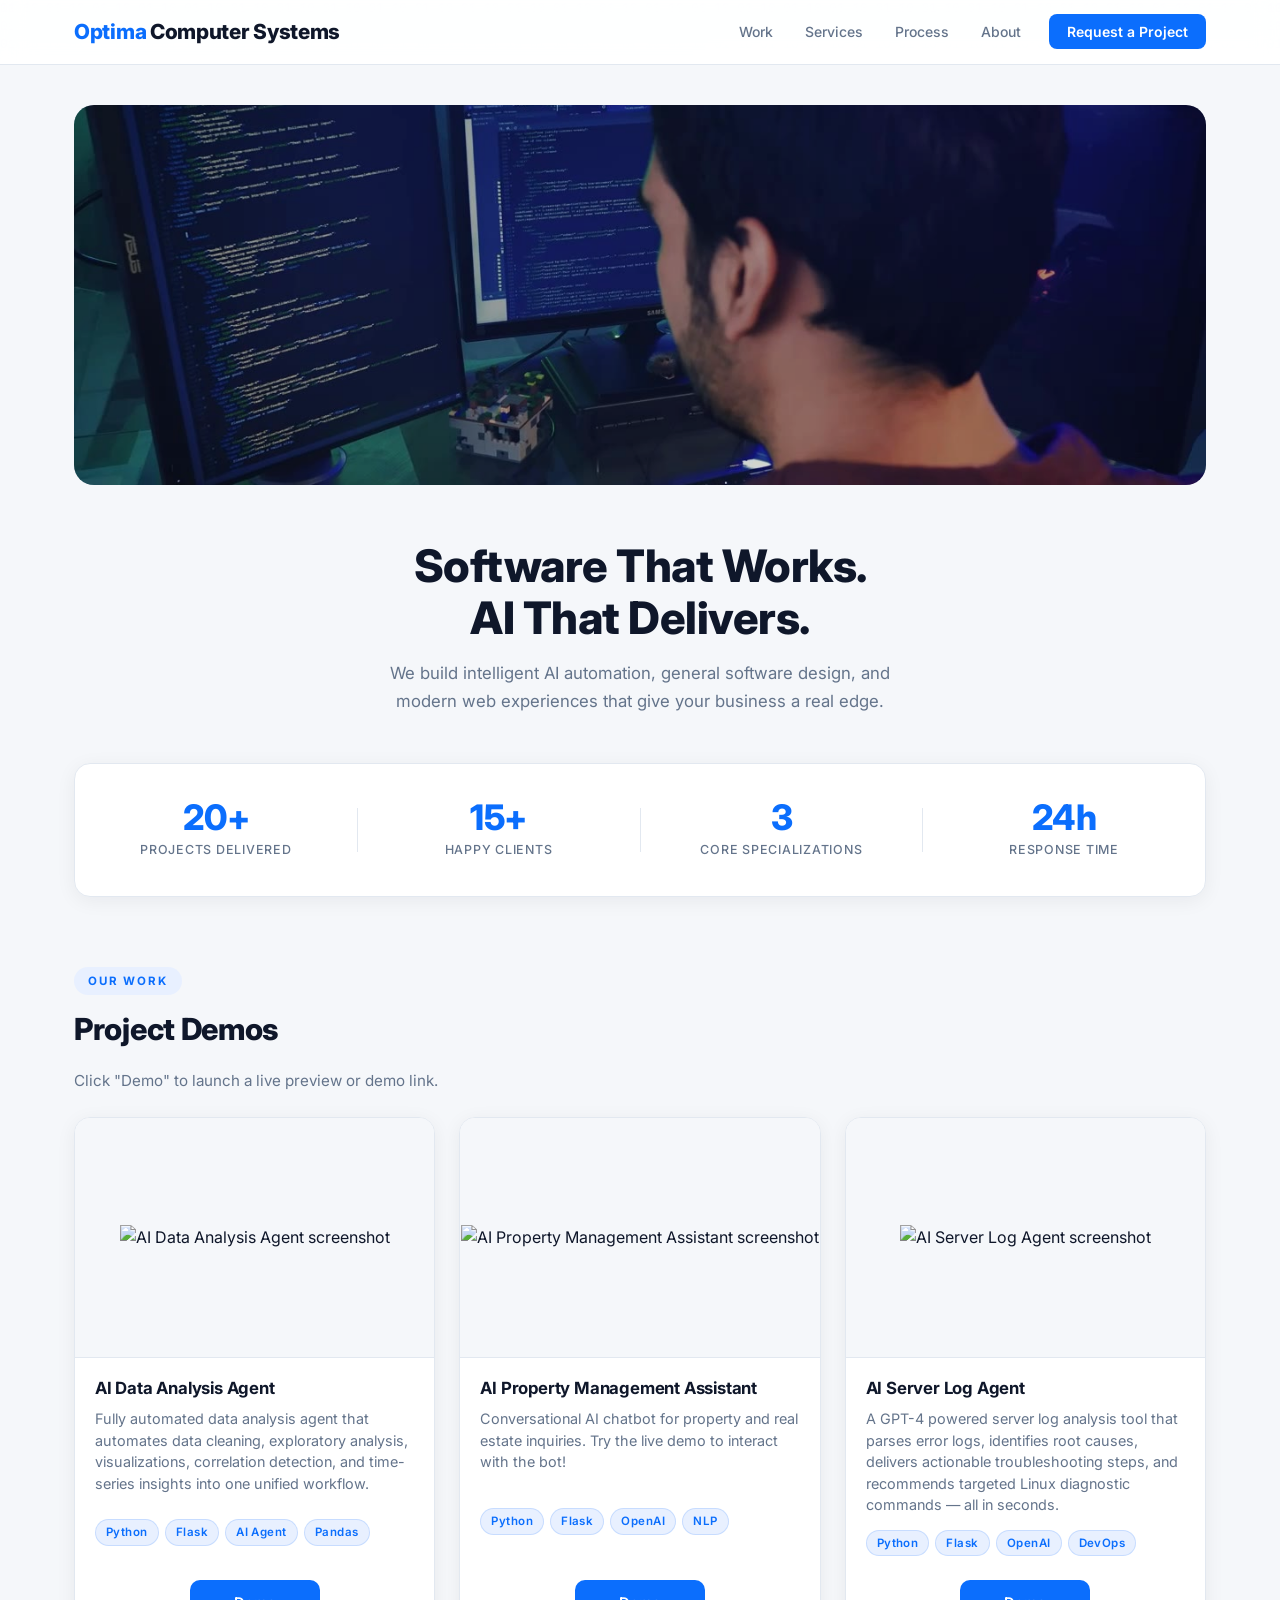
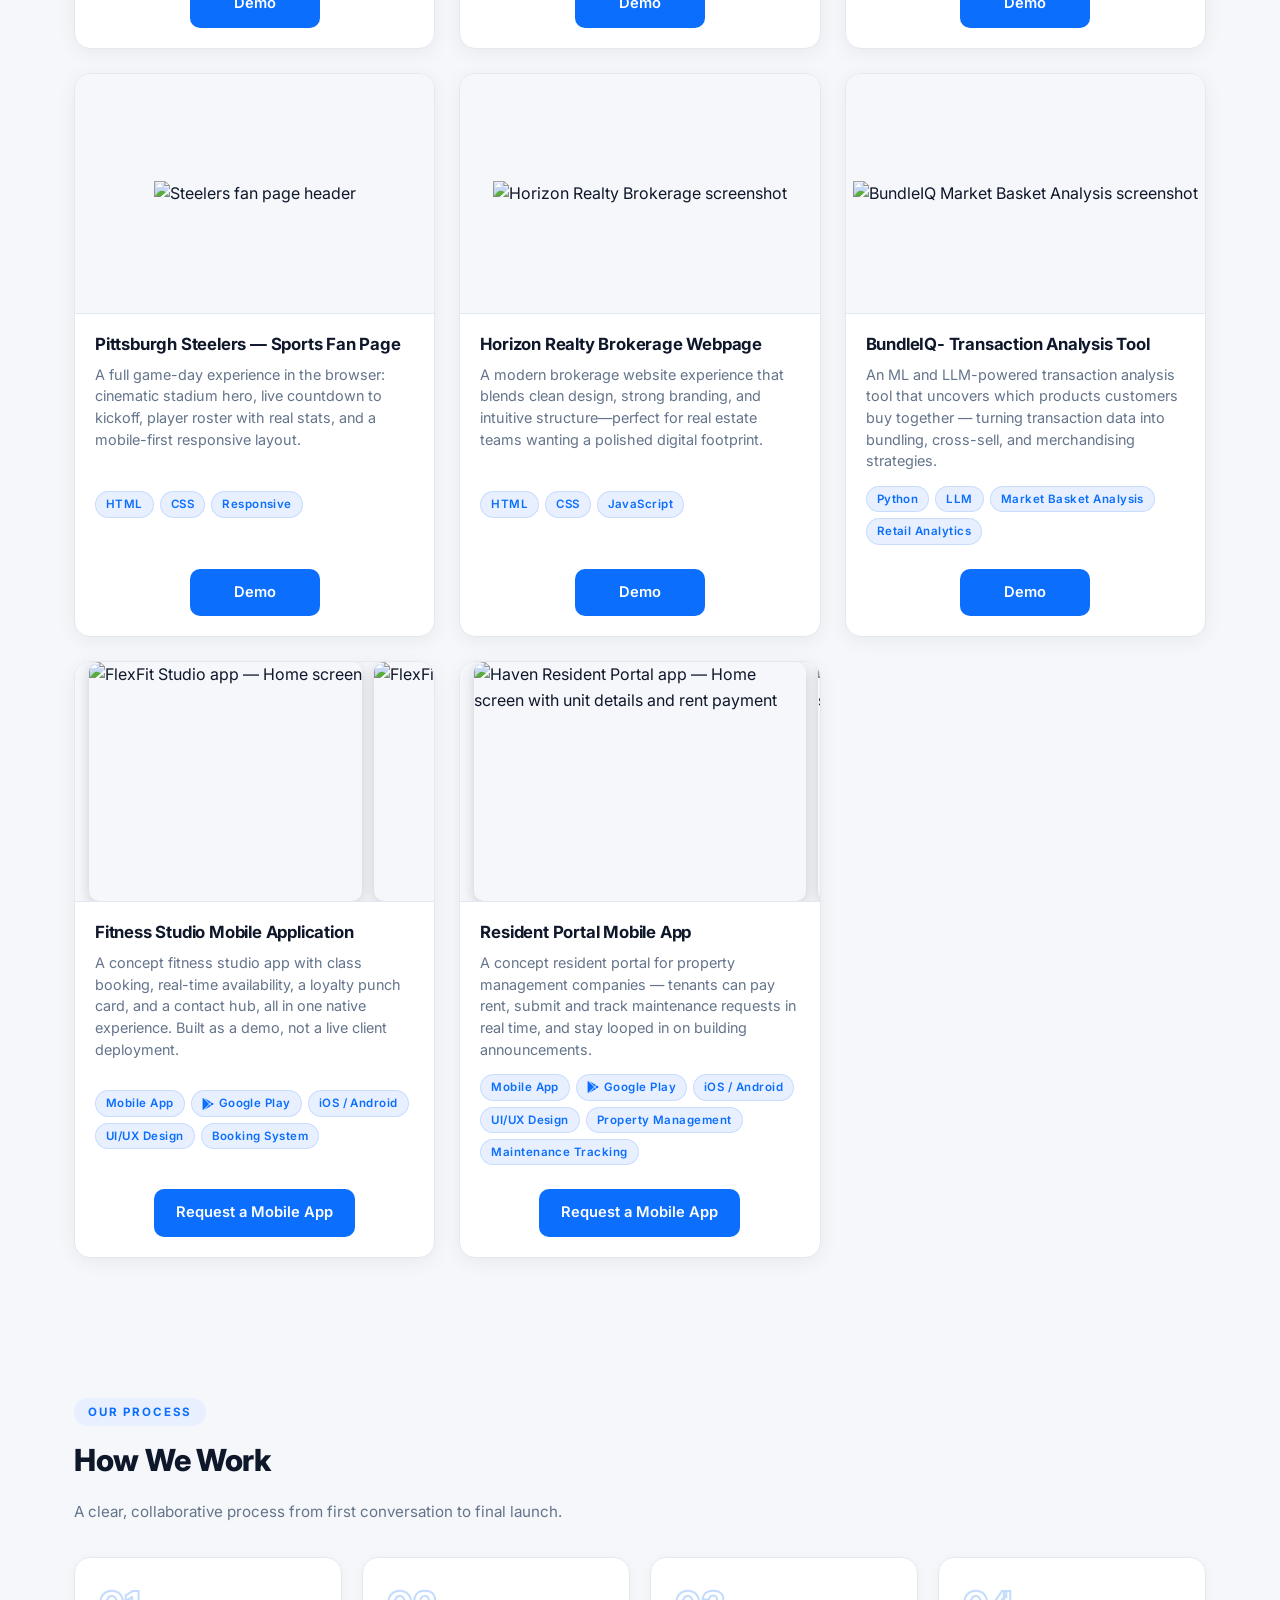
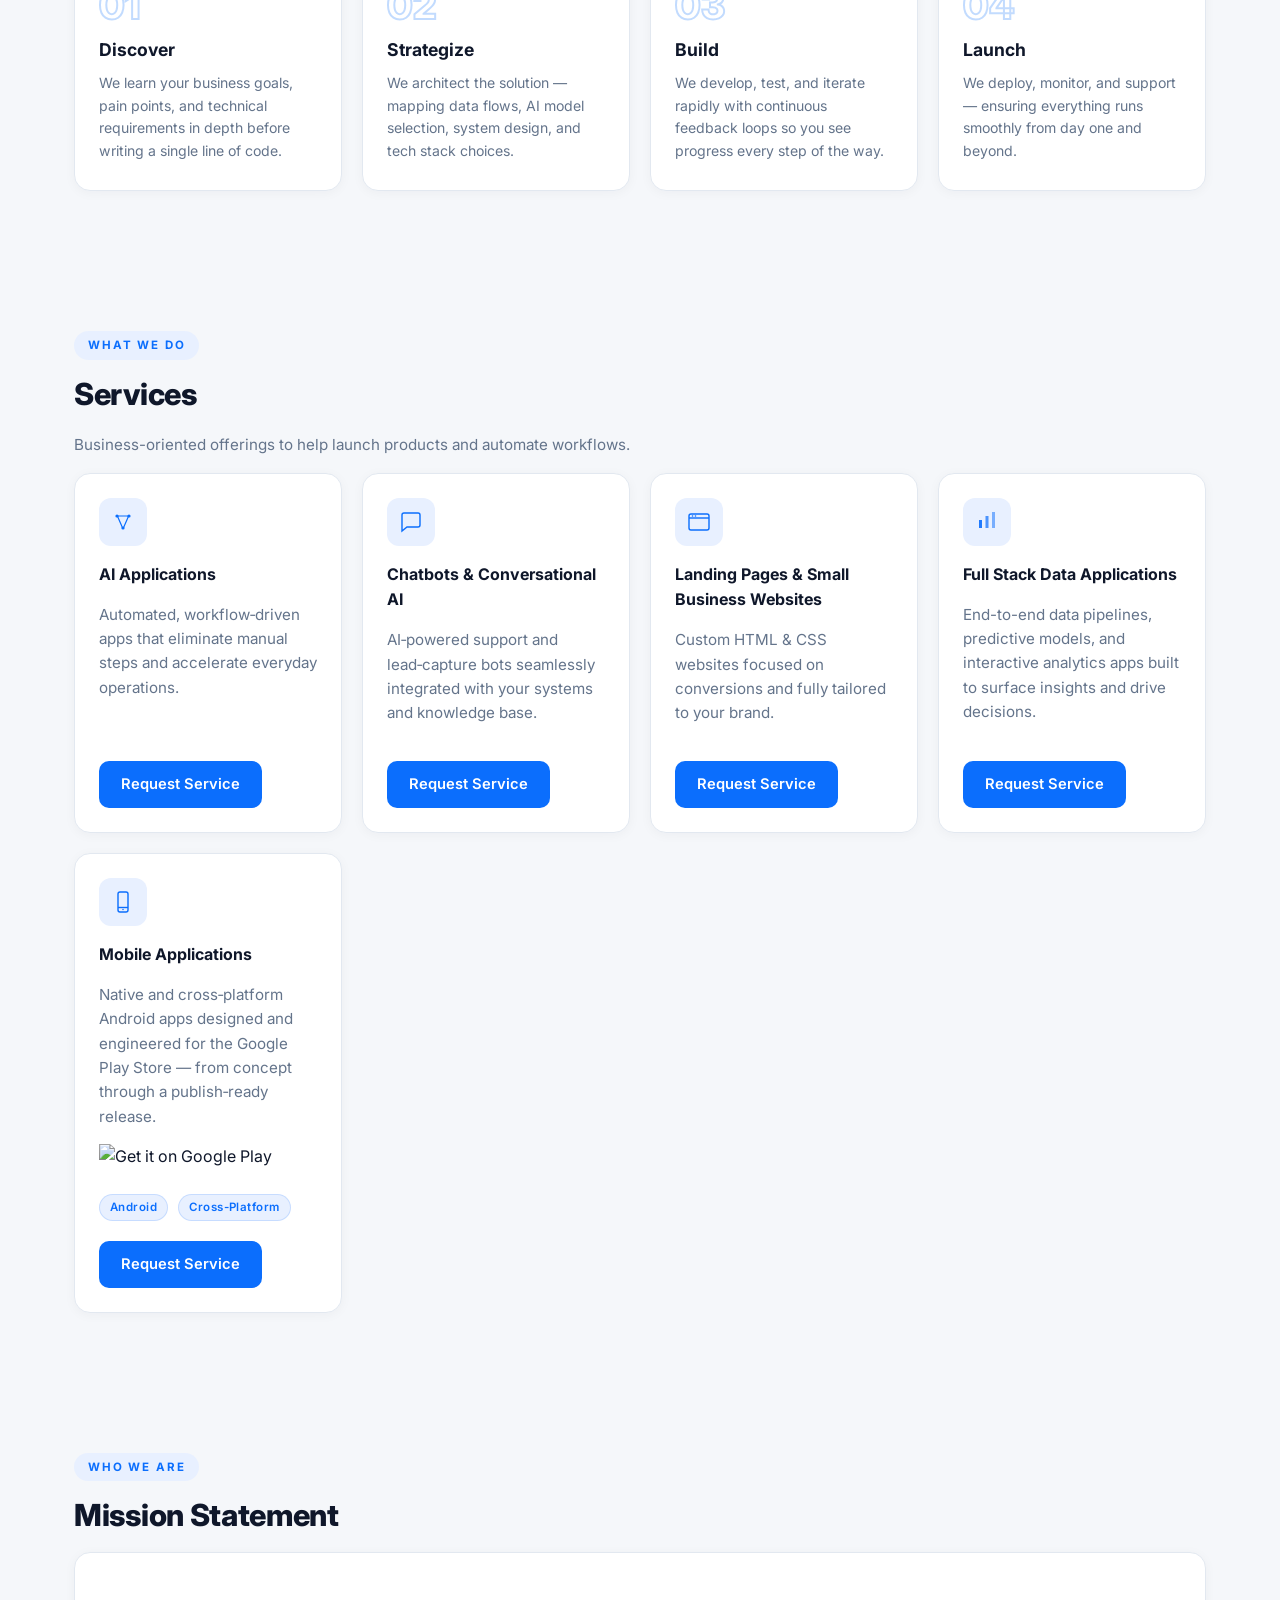
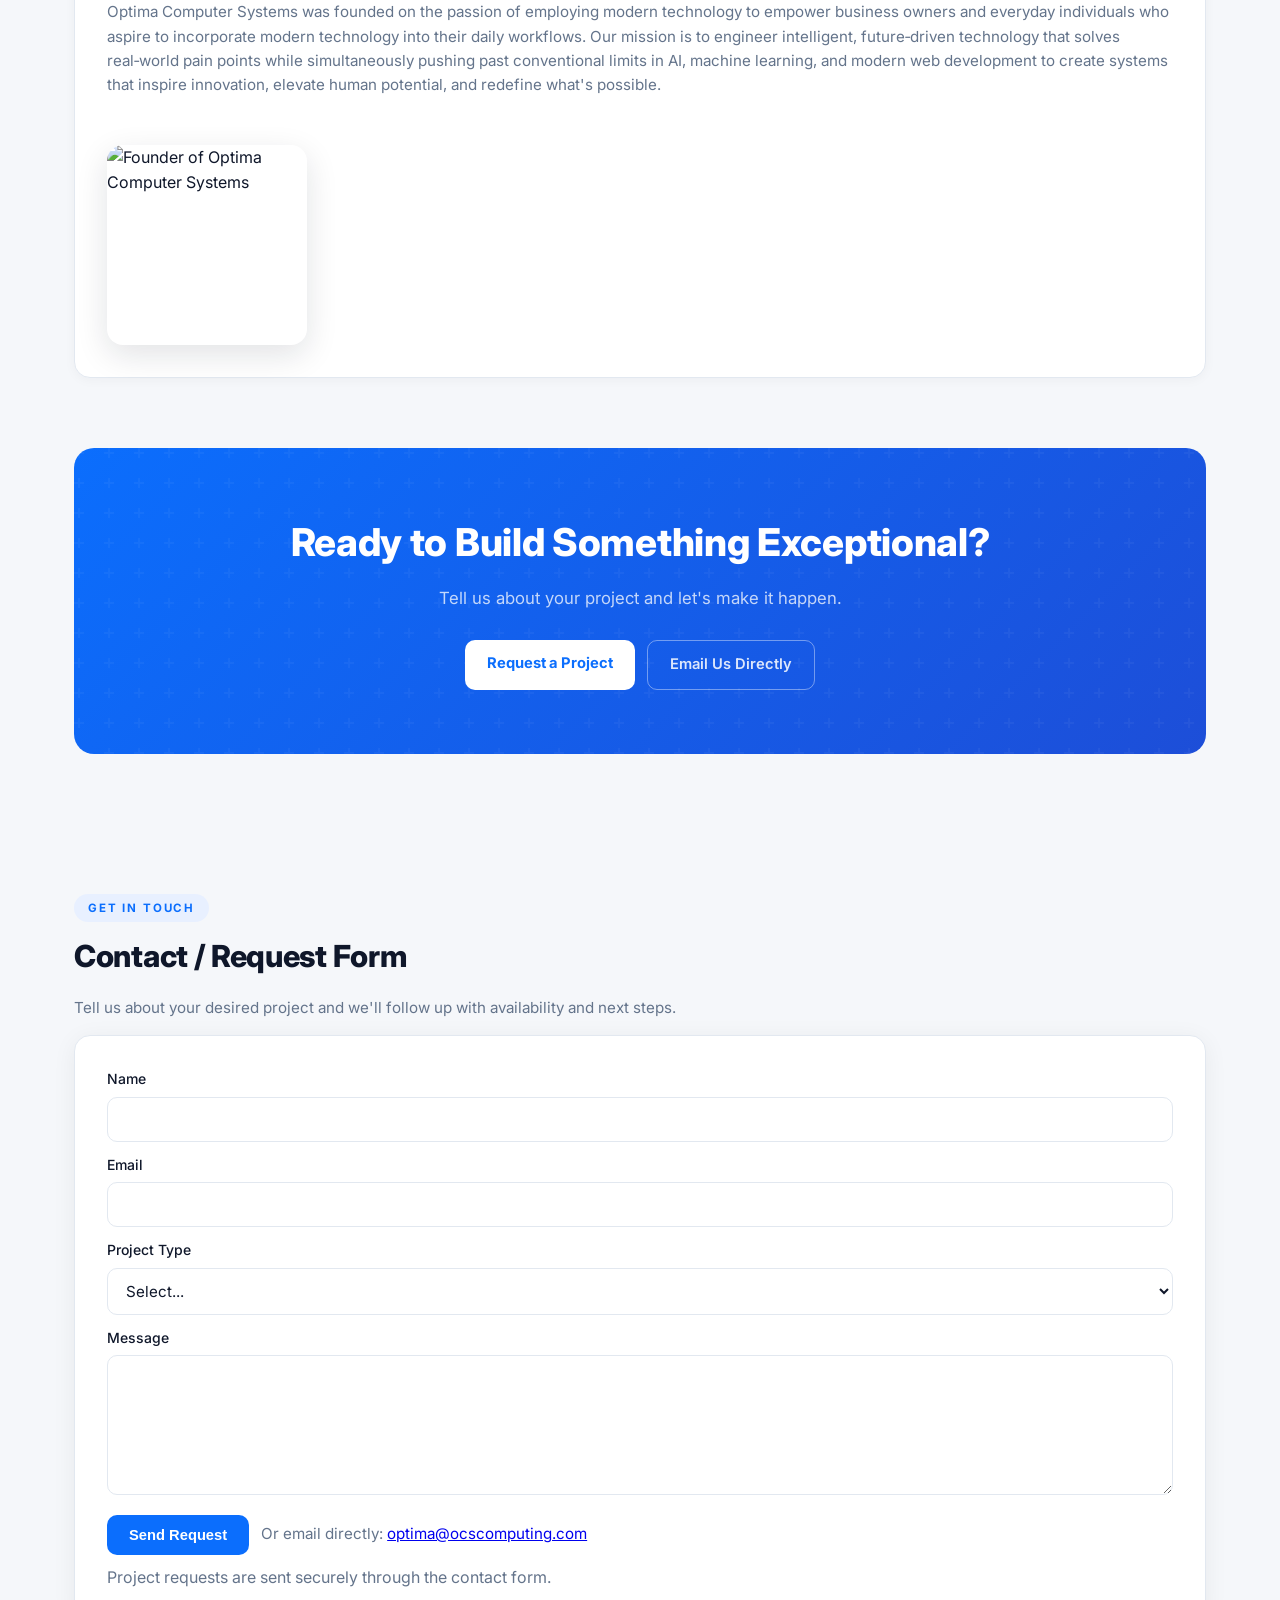
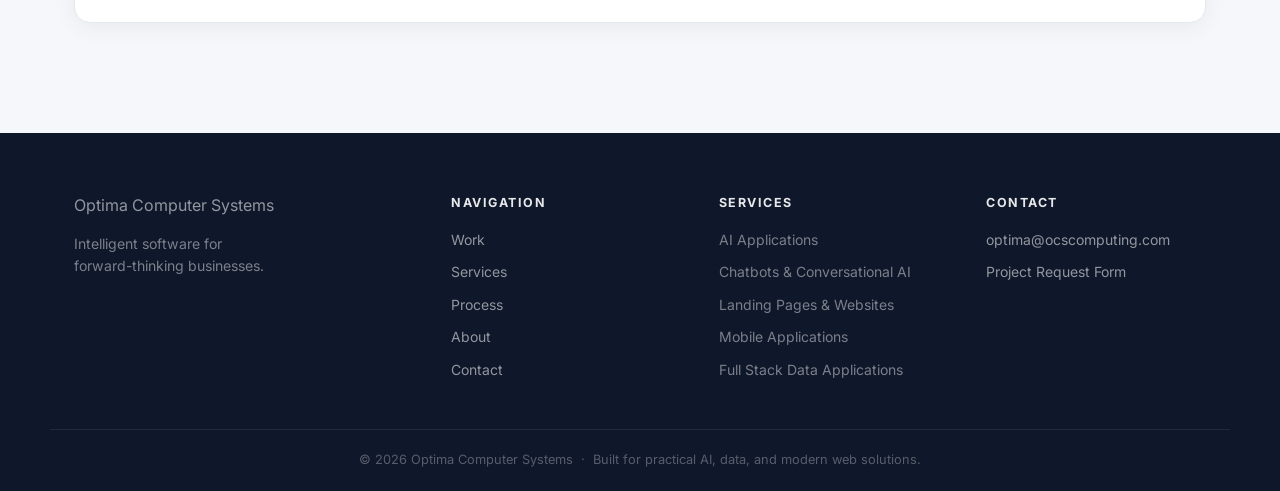
==== commit 10341dac: "Add project section for Resident Portal Mobile App" ====
--- a/index.html
+++ b/index.html
@@ -138,7 +138,8 @@
       </article>
       <article class="project">
         <div class="img-wrap">
-          <img src="https://raw.githubusercontent.com/0noahharris4/business-website-/main/images/Steelers%20SCREN.png" alt="Steelers fan page header" class="preserve" loading="lazy">
+          <img src="https://raw.githubusercontent.com/0noahharris4/business-website-/main/images/steelers-fanpage-demo.jpg" alt="Steelers fan page header" class="preserve" loading="lazy"
+            onerror="this.onerror=null;this.src='https://via.placeholder.com/800x450.png?text=Screenshot+not+found';">
         </div>
         <div class="bd">
           <h3>Pittsburgh Steelers — Sports Fan Page</h3>
@@ -223,6 +224,38 @@
             <span class="tag">iOS / Android</span>
             <span class="tag">UI/UX Design</span>
             <span class="tag">Booking System</span>
+          </div>
+          <div class="row">
+            <a class="btn" href="#contact">Request a Mobile App</a>
+          </div>
+        </div>
+      </article>
+      <article class="project">
+        <div class="img-wrap" style="overflow-x:auto;overflow-y:hidden;justify-content:flex-start;gap:12px;padding:0 14px;">
+          <img src="https://raw.githubusercontent.com/0noahharris4/business-website-/main/images/IMG_0977.png" alt="Haven Resident Portal app — Home screen with unit details and rent payment" loading="lazy" style="height:100%;width:auto;object-fit:contain;flex:0 0 auto;border-radius:10px;box-shadow:0 4px 14px rgba(15,23,42,0.18);"
+            onerror="this.onerror=null;this.src='https://via.placeholder.com/240x500.png?text=Screenshot+not+found';">
+          <img src="https://raw.githubusercontent.com/0noahharris4/business-website-/main/images/IMG_0978.png" alt="Haven Resident Portal app — Payments screen with autopay and payment history" loading="lazy" style="height:100%;width:auto;object-fit:contain;flex:0 0 auto;border-radius:10px;box-shadow:0 4px 14px rgba(15,23,42,0.18);"
+            onerror="this.onerror=null;this.src='https://via.placeholder.com/240x500.png?text=Screenshot+not+found';">
+          <img src="https://raw.githubusercontent.com/0noahharris4/business-website-/main/images/IMG_0979.png" alt="Haven Resident Portal app — Maintenance requests with live status tracking" loading="lazy" style="height:100%;width:auto;object-fit:contain;flex:0 0 auto;border-radius:10px;box-shadow:0 4px 14px rgba(15,23,42,0.18);"
+            onerror="this.onerror=null;this.src='https://via.placeholder.com/240x500.png?text=Screenshot+not+found';">
+          <img src="https://raw.githubusercontent.com/0noahharris4/business-website-/main/images/IMG_0980.png" alt="Haven Resident Portal app — Community announcements and property manager contact" loading="lazy" style="height:100%;width:auto;object-fit:contain;flex:0 0 auto;border-radius:10px;box-shadow:0 4px 14px rgba(15,23,42,0.18);"
+            onerror="this.onerror=null;this.src='https://via.placeholder.com/240x500.png?text=Screenshot+not+found';">
+        </div>
+        <div class="bd">
+          <h3>Resident Portal Mobile App</h3>
+          <div class="meta">
+            <p>A concept resident portal for property management companies — tenants can pay rent, submit and track maintenance requests in real time, and stay looped in on building announcements.</p>
+          </div>
+          <div class="tags">
+            <span class="tag">Mobile App</span>
+            <span class="tag" style="display:inline-flex;align-items:center;gap:5px;">
+              <svg width="12" height="12" viewBox="0 0 512 512" aria-hidden="true"><path fill="currentColor" d="M325.3 234.3L104.6 13l280.8 161.2-60.1 60.1zM47 0C34 6.8 25.3 19.2 25.3 35.3v441.3c0 16.1 8.7 28.5 21.7 35.3l256.6-256L47 0zm425.2 225.6l-58.9-34.1-65.7 64.5 65.7 64.5 60.1-34.1c18-14.3 18-46.5-1.2-60.8zM104.6 499l280.8-161.2-60.1-60.1L104.6 499z"/></svg>
+              Google Play
+            </span>
+            <span class="tag">iOS / Android</span>
+            <span class="tag">UI/UX Design</span>
+            <span class="tag">Property Management</span>
+            <span class="tag">Maintenance Tracking</span>
           </div>
           <div class="row">
             <a class="btn" href="#contact">Request a Mobile App</a>
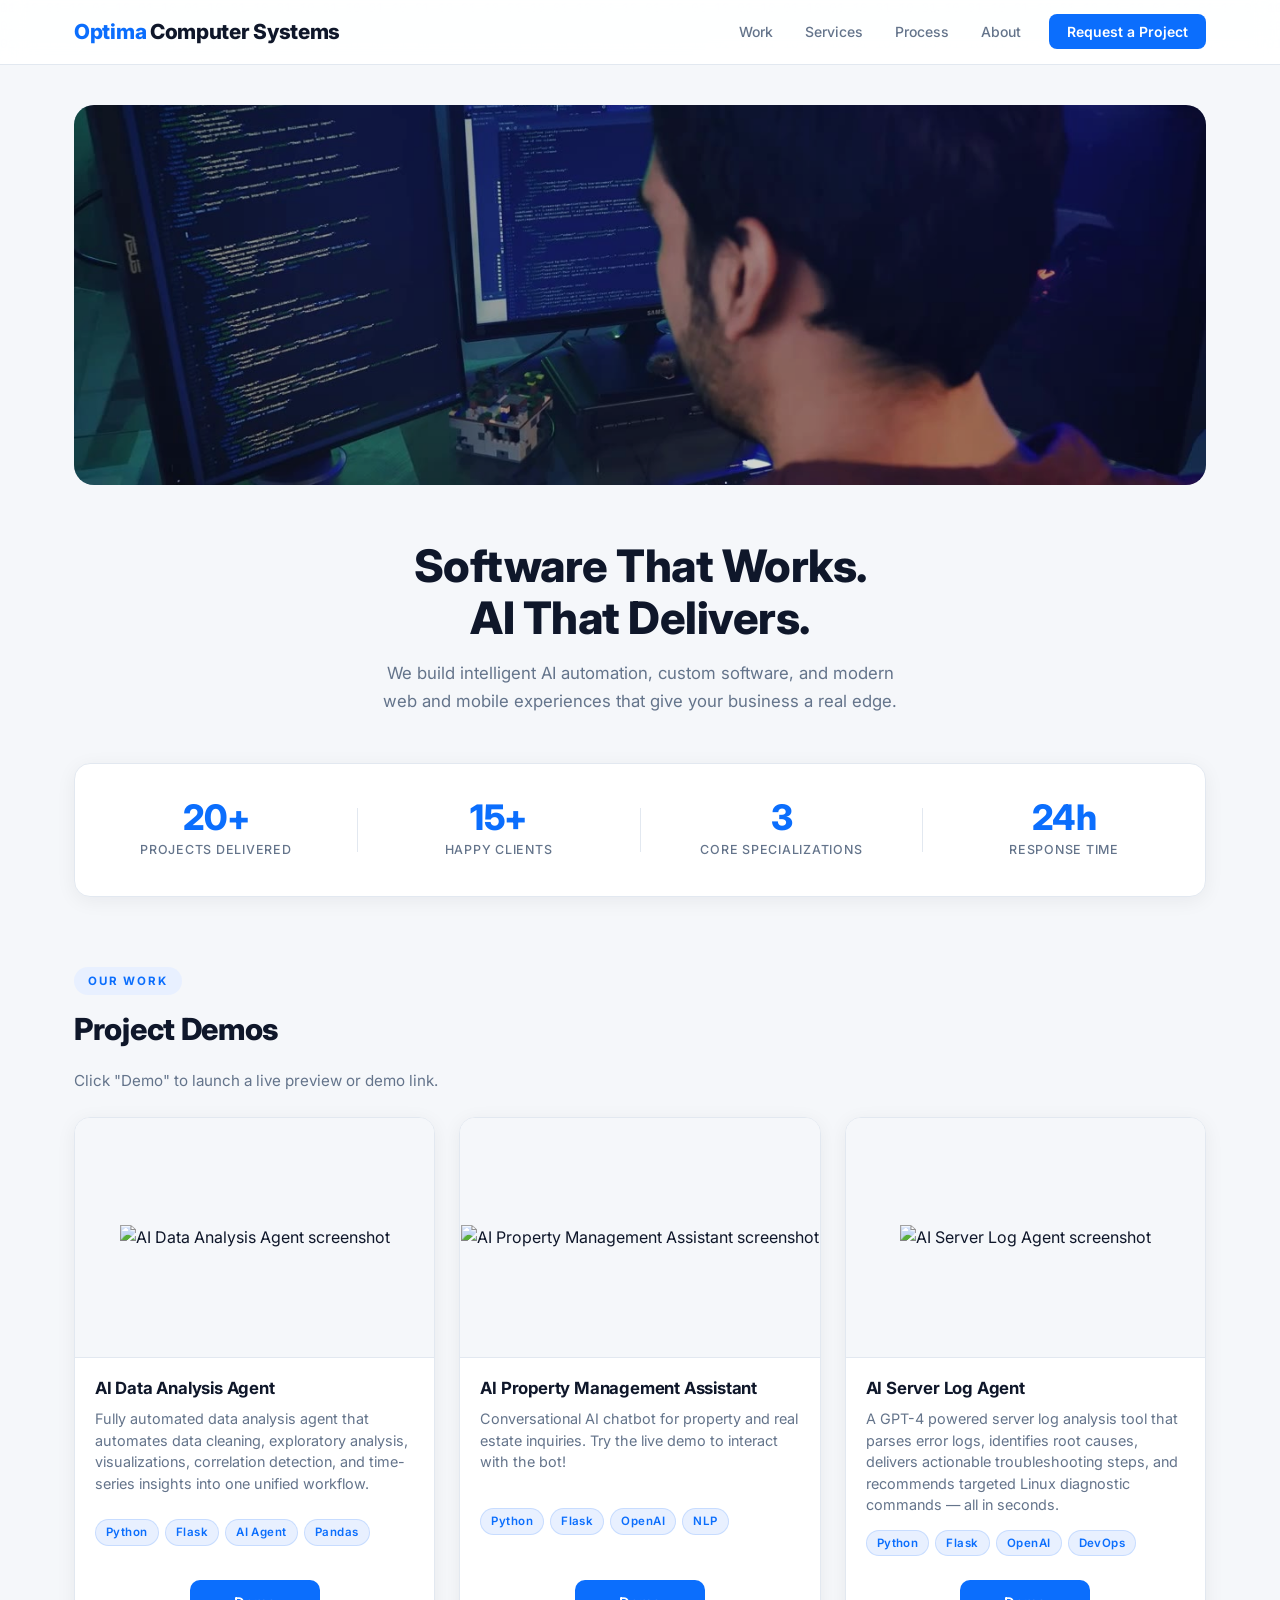
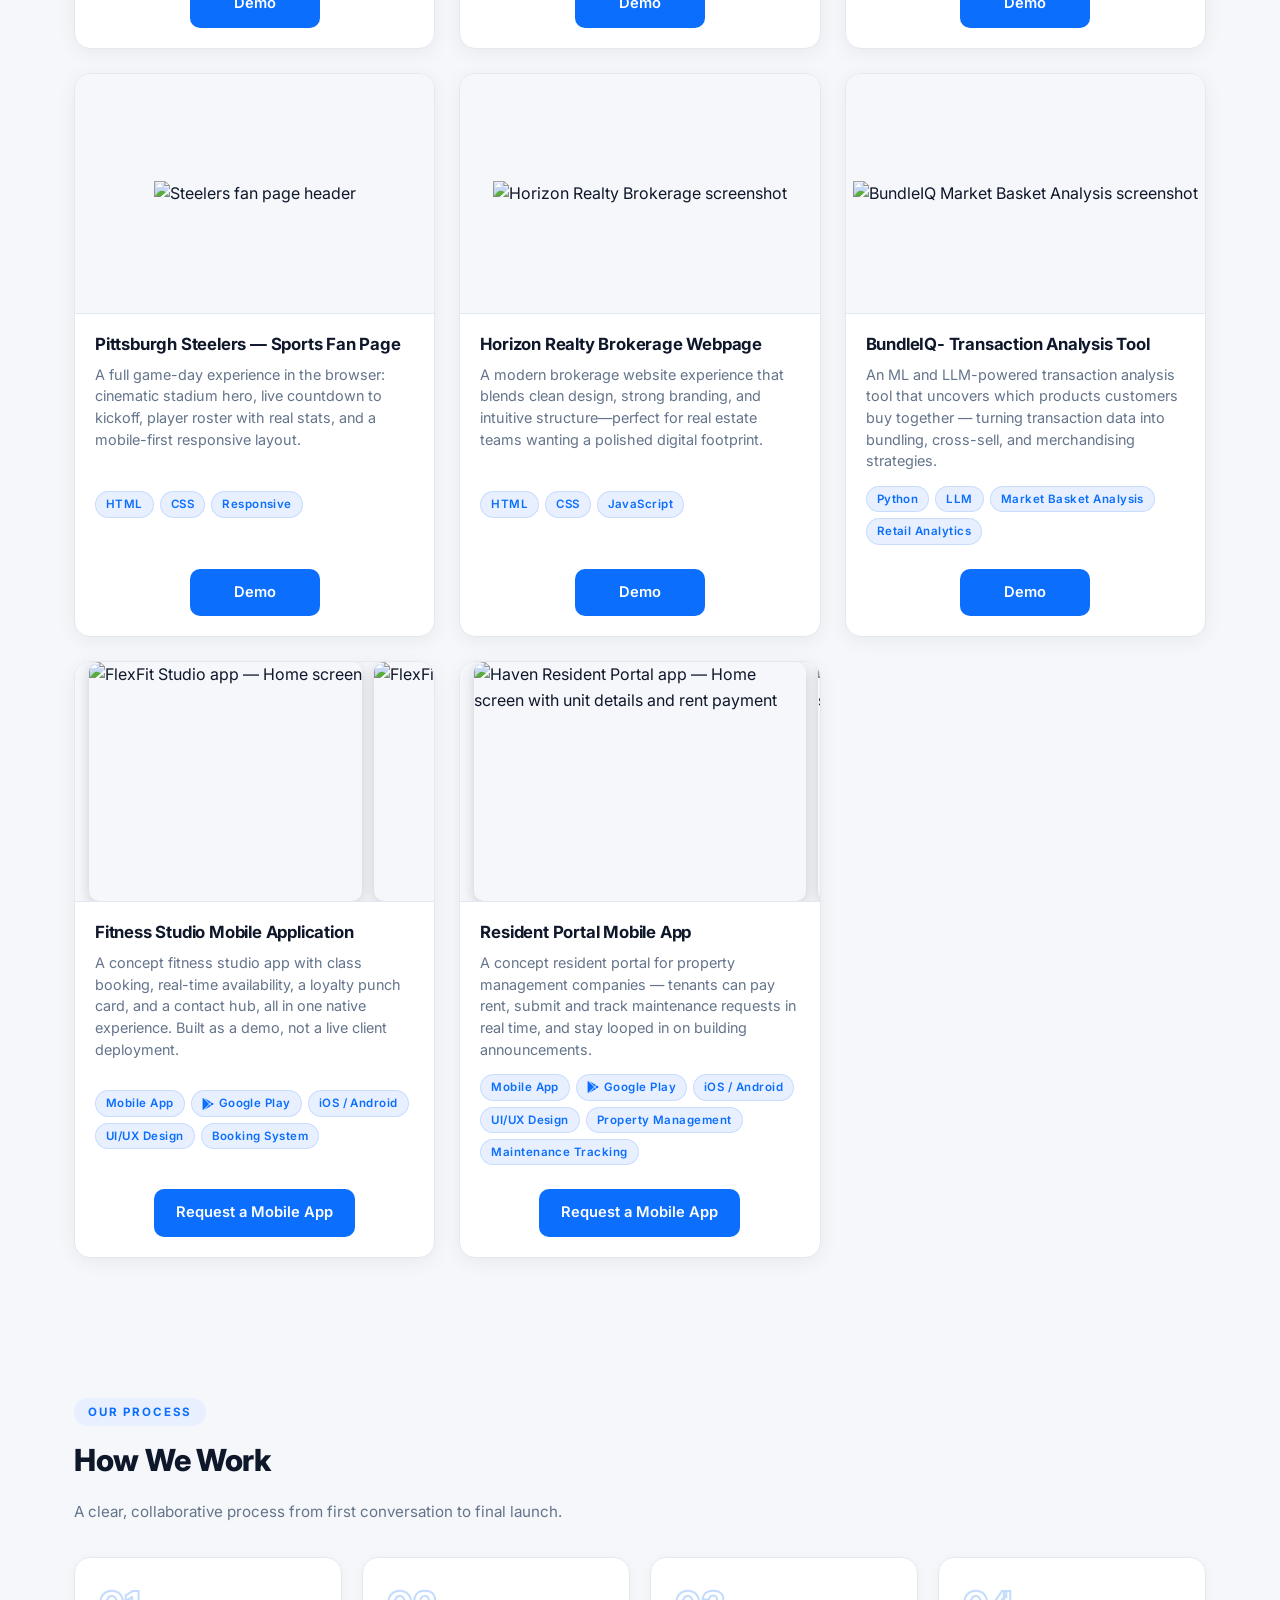
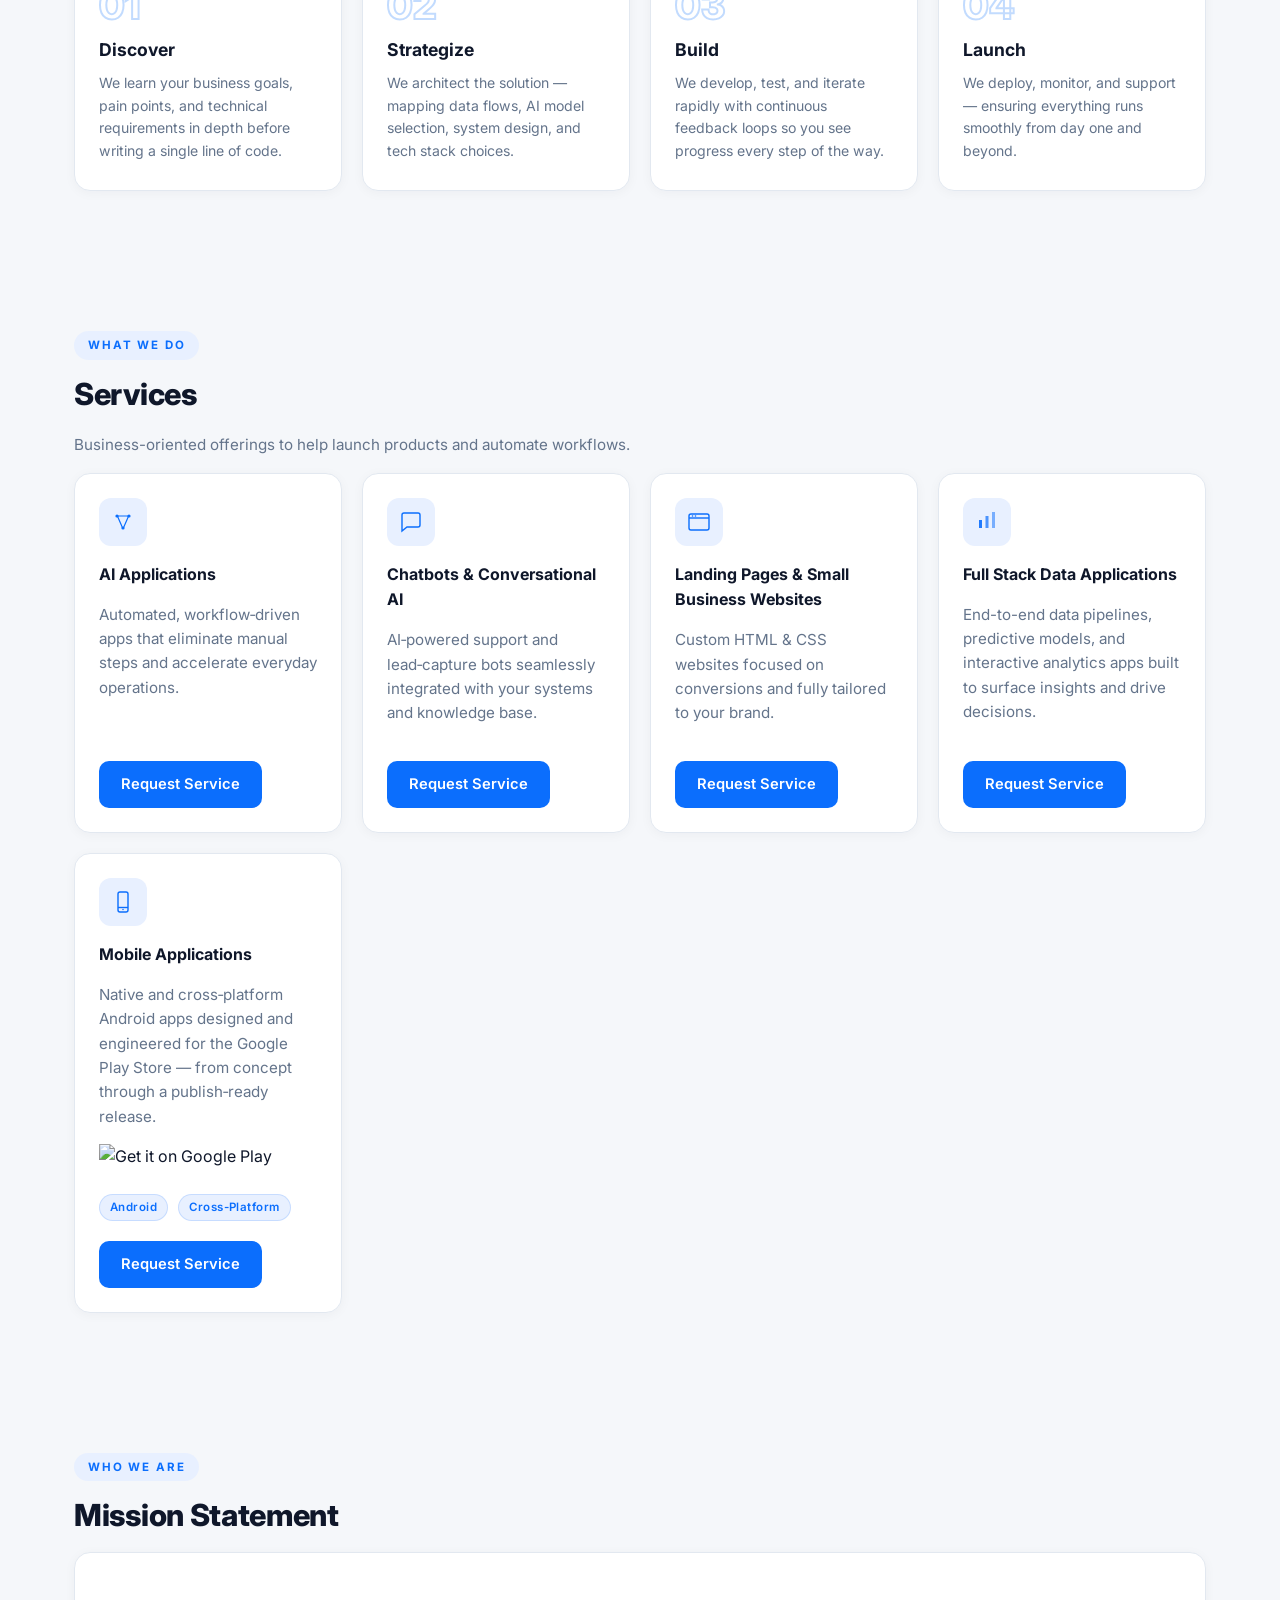
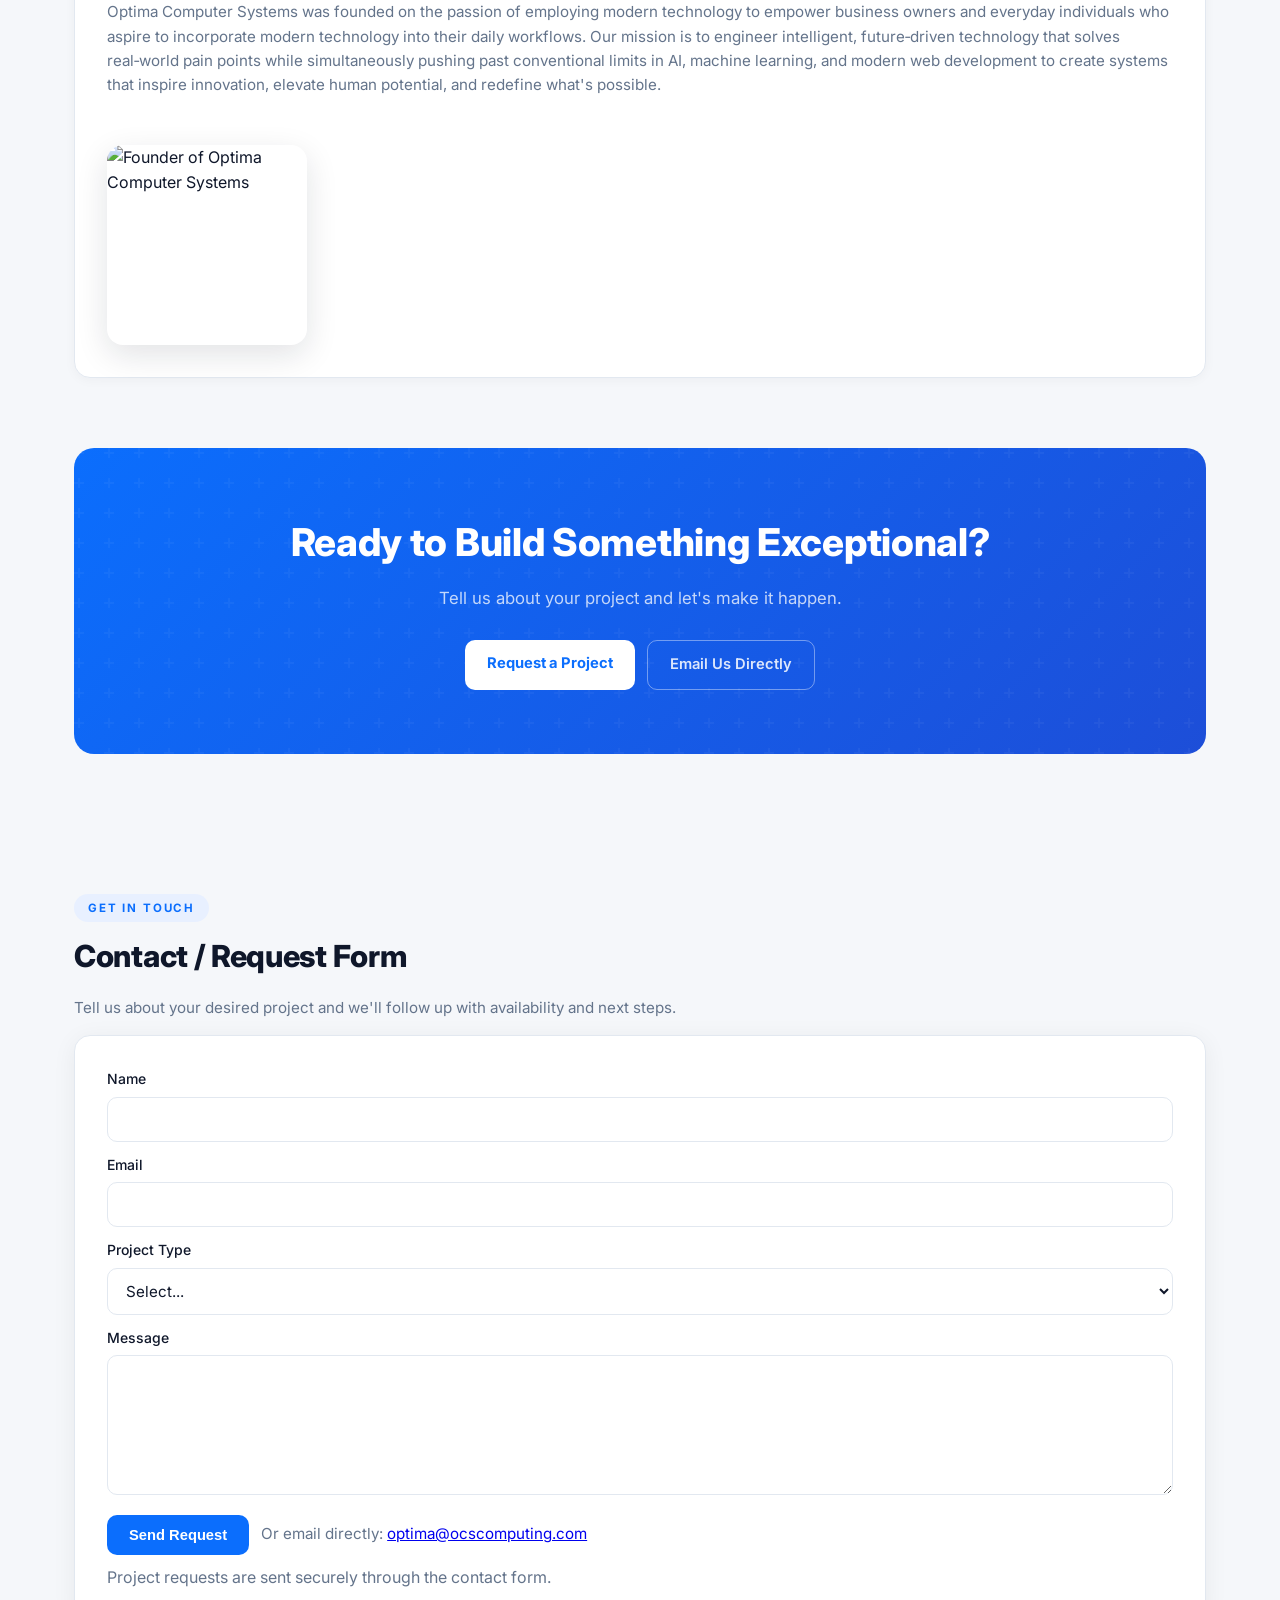
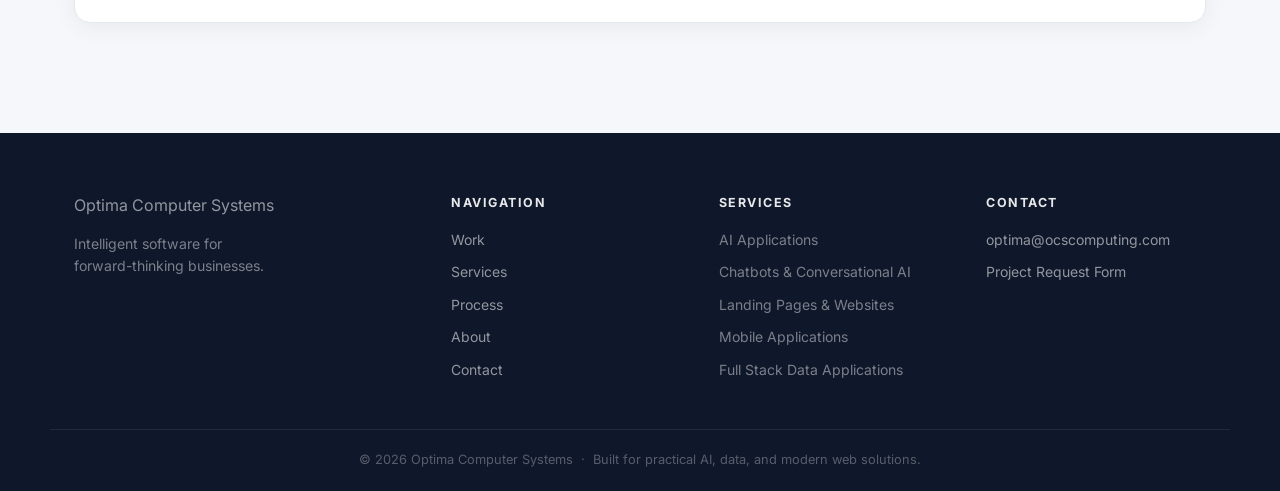
==== commit 1e564a12: "Revise title and tagline in index.html Updated the title and tagline to reflect AI, web, and mobile " ====
--- a/index.html
+++ b/index.html
@@ -3,7 +3,7 @@
 <head>
 <meta charset="utf-8" />
 <meta name="viewport" content="width=device-width,initial-scale=1" />
-<title>Optima Computer Systems | AI Automation, Data & Web</title>
+<title>Optima Computer Systems | AI, Web & Mobile App Development</title>
 <meta name="description" content="Optima Computer Systems builds intelligent AI automation, full-stack data applications, and modern web experiences for forward-thinking businesses.">
 <meta name="google-site-verification" content="LnkRSjk23UE1Qi6Za3QLoitKc299TBzkR3c-B3Ocssc" />
 <link href="https://fonts.googleapis.com/css2?family=Inter:wght@300;400;500;600;700;800&display=swap" rel="stylesheet">
@@ -43,7 +43,7 @@
   <!-- ── Tagline ── -->
   <div class="hero-tagline">
     <h1 class="h1">Software That Works.<br>AI That Delivers.</h1>
-    <p class="lead">We build intelligent AI automation, general software design, and modern web experiences that give your business a real edge.</p>
+    <p class="lead">We build intelligent AI automation, custom software, and modern web and mobile experiences that give your business a real edge.</p>
   </div>
   <!-- ── Stats Strip ── -->
   <div class="stats-strip">
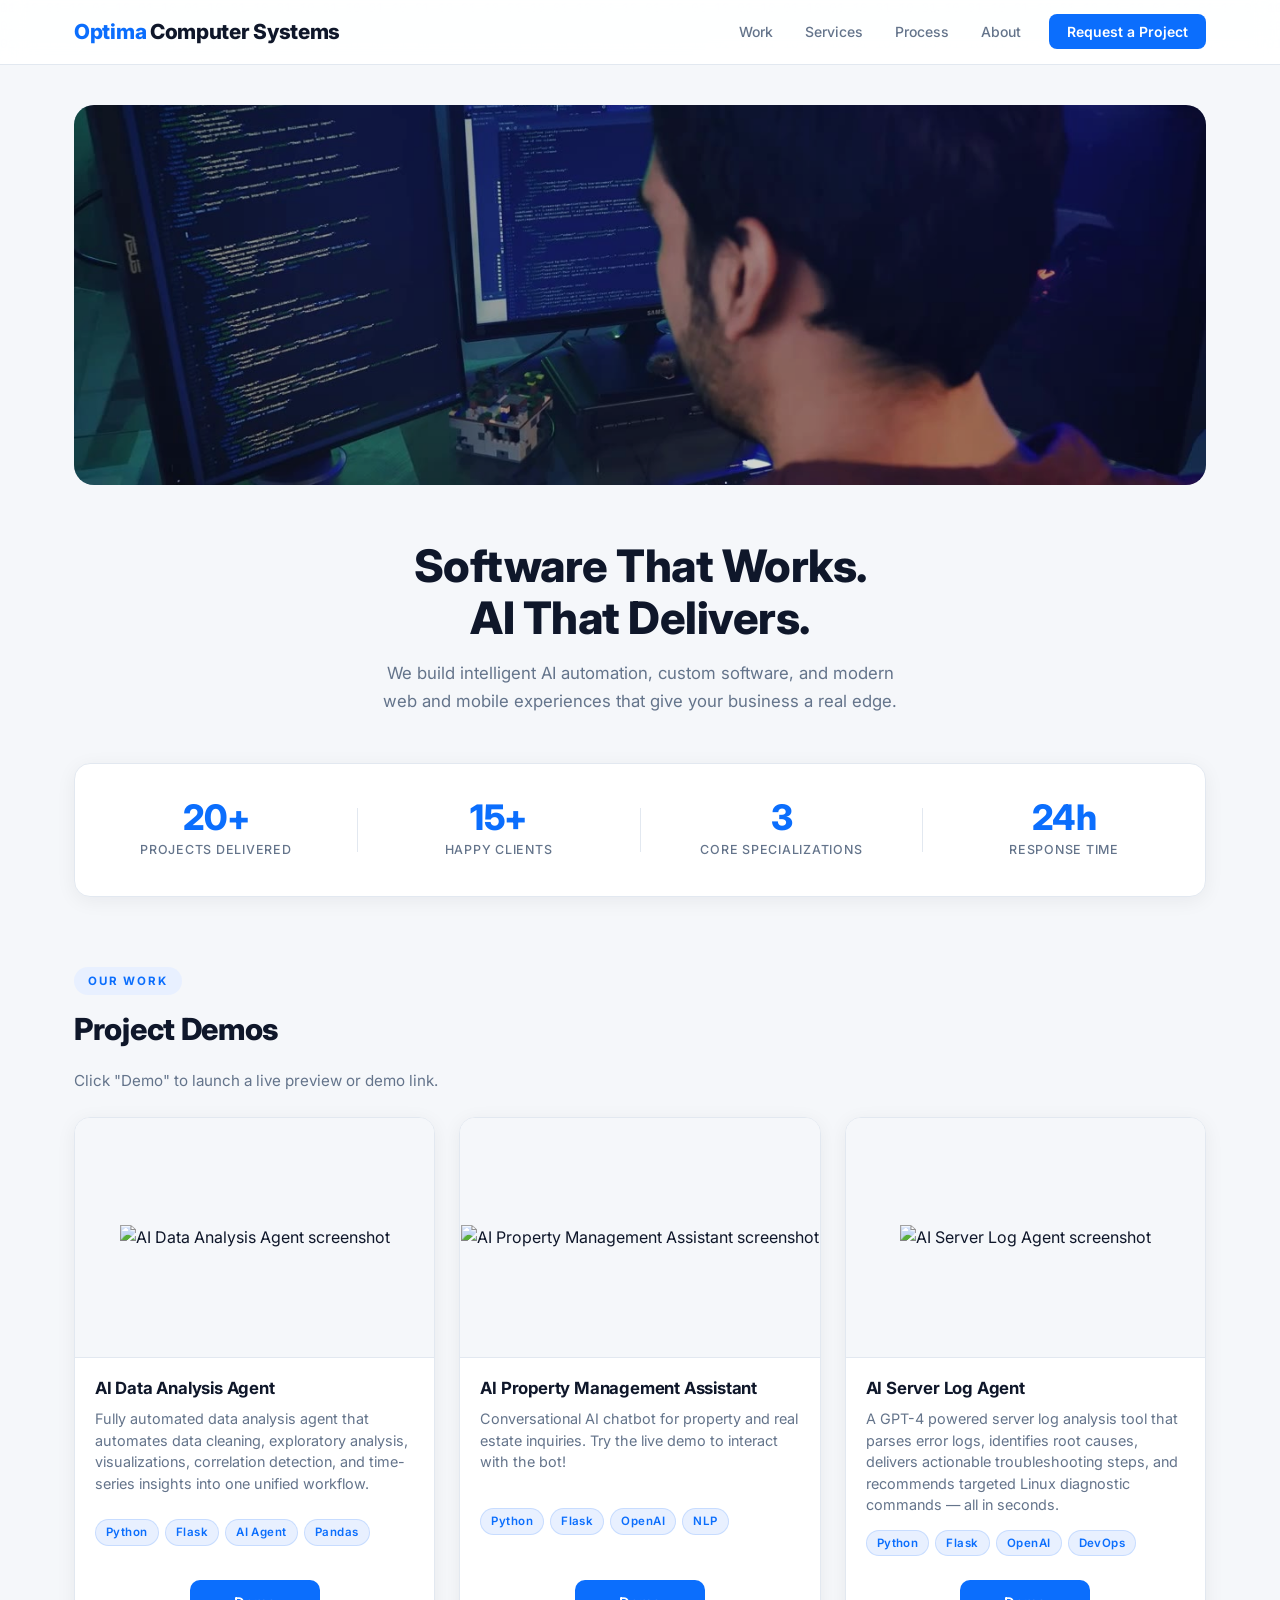
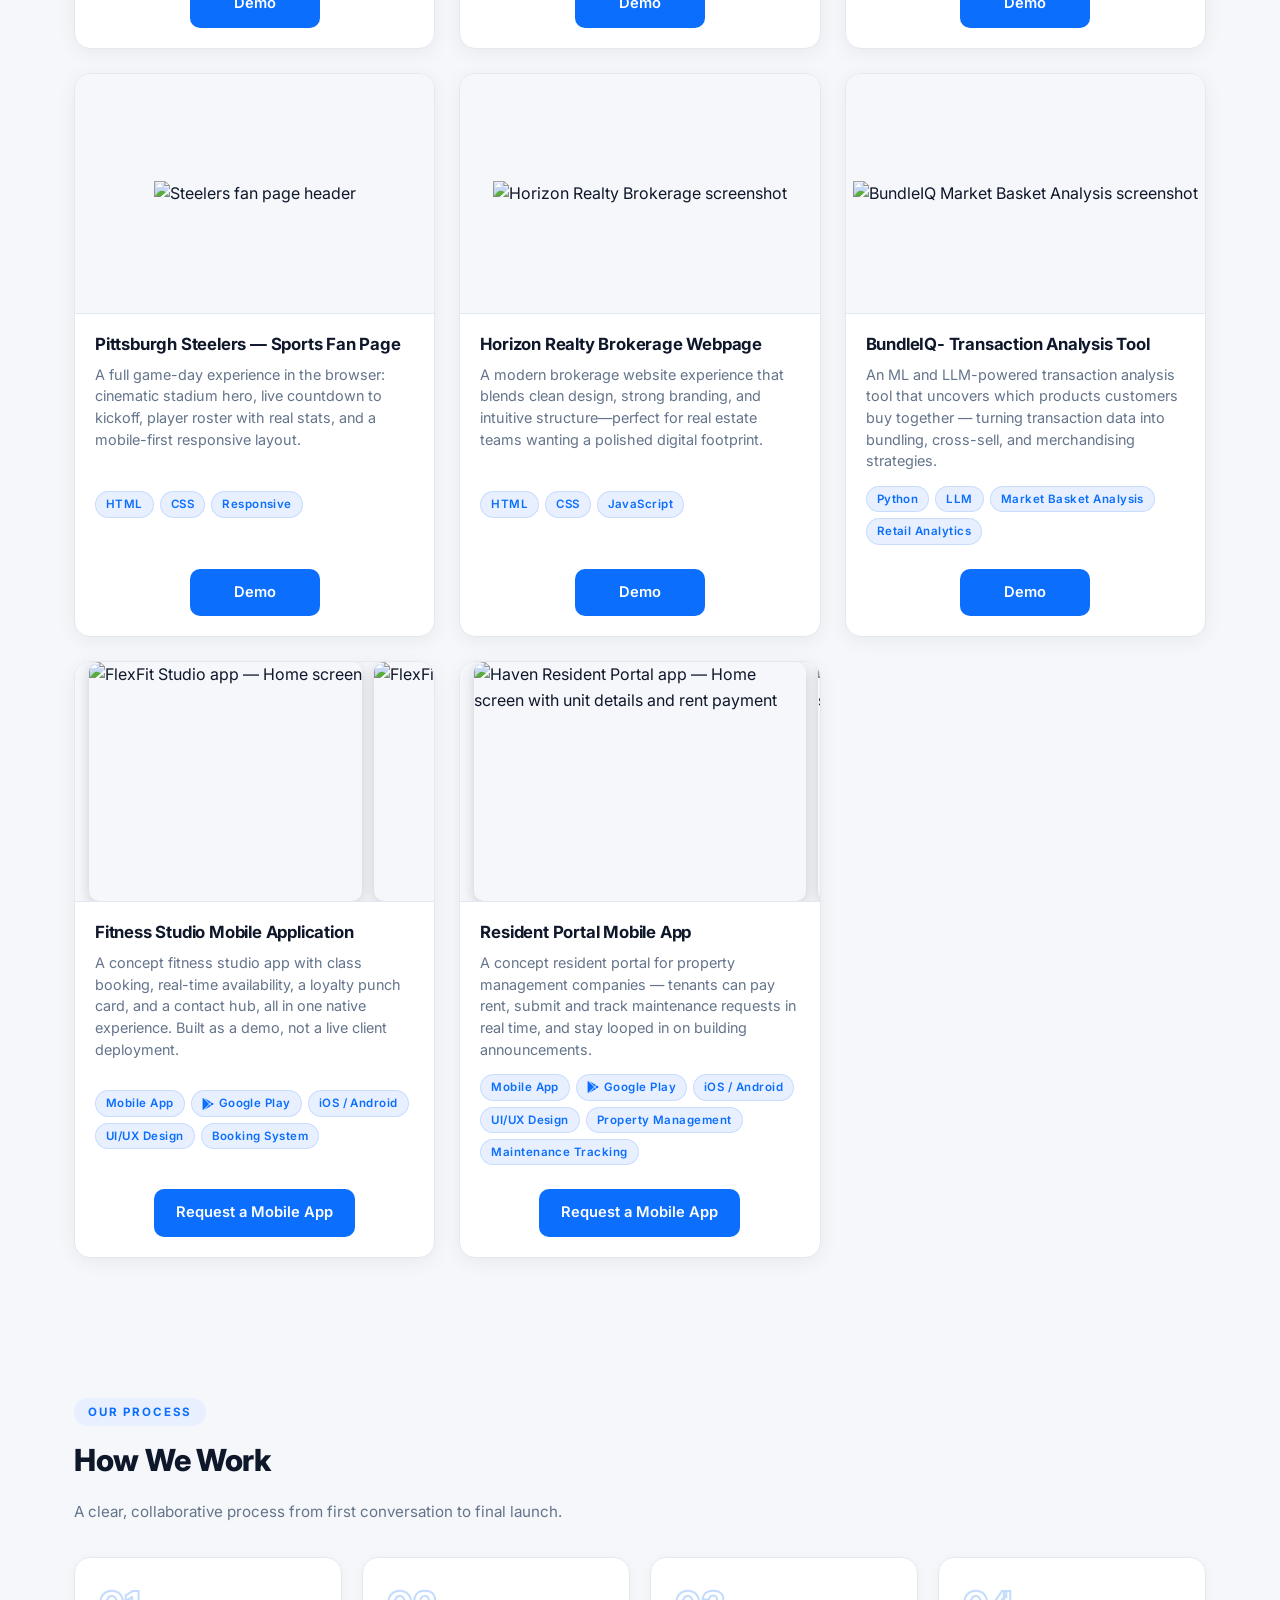
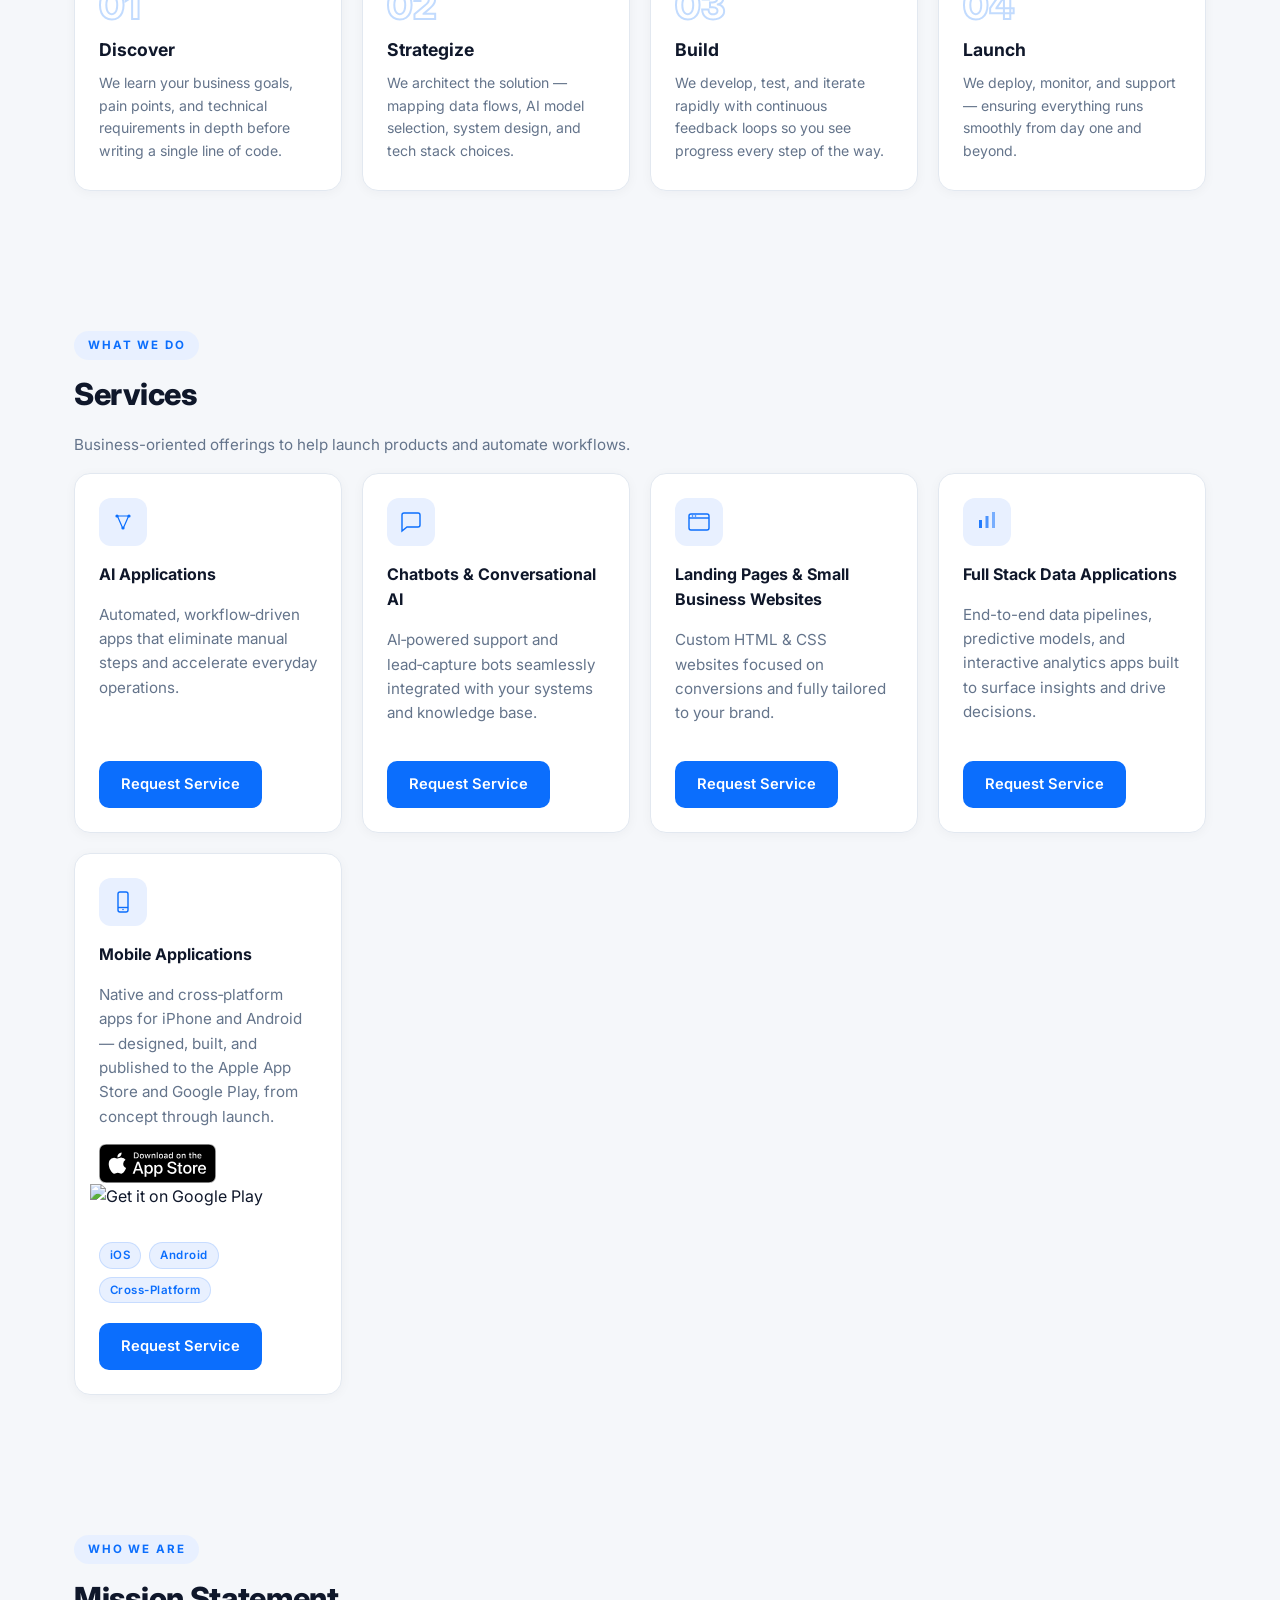
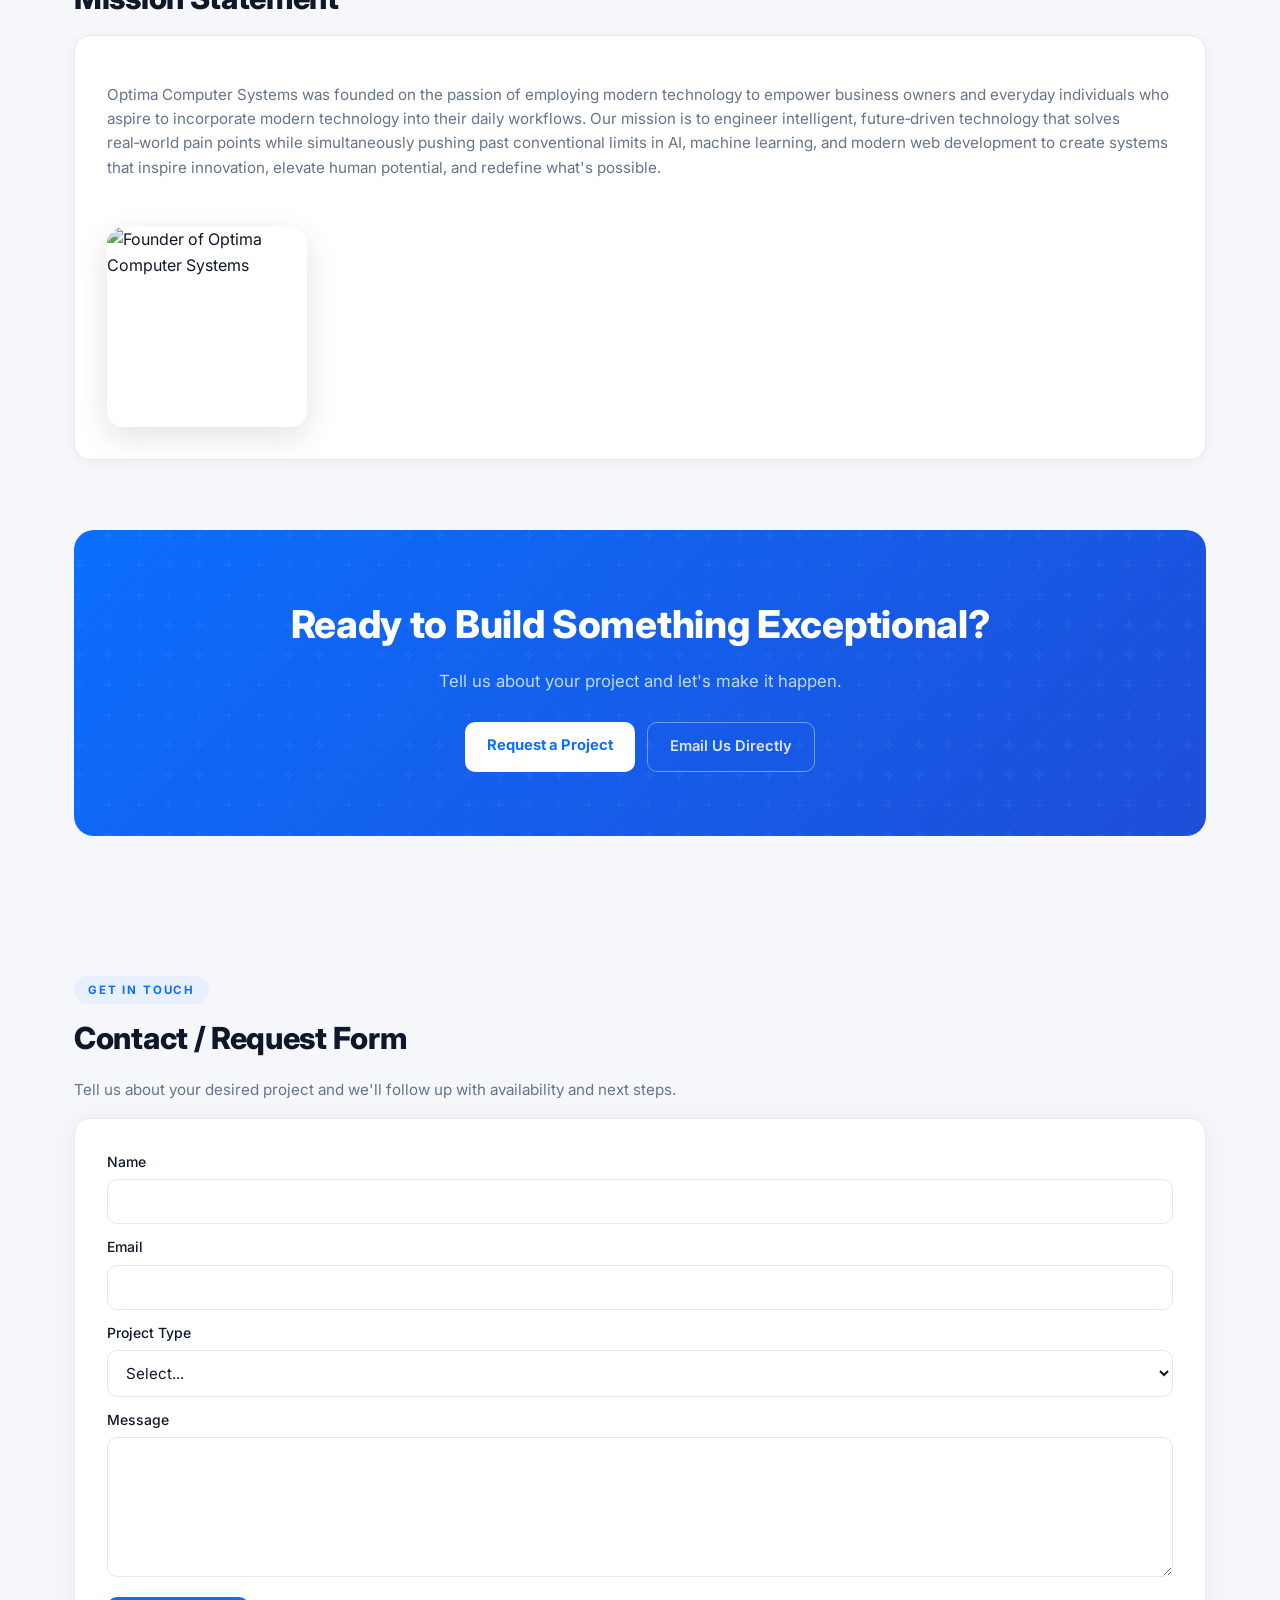
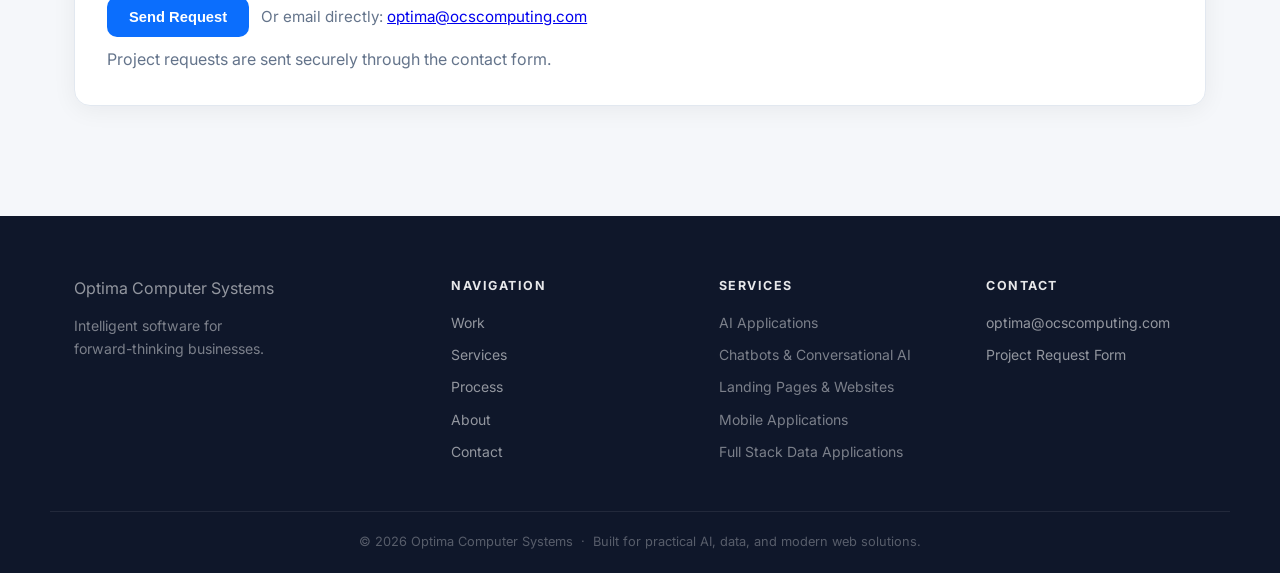
==== commit 86c87c39: "Revise mobile apps description and store badges Updated the description and store badge images for m" ====
--- a/index.html
+++ b/index.html
@@ -364,9 +364,13 @@
         </div>
         <div class="svc-body">
           <h3>Mobile Applications</h3>
-          <p class="small">Native and cross‑platform Android apps designed and engineered for the Google Play Store — from concept through a publish‑ready release.</p>
-          <div style="margin-top:12px;display:flex;align-items:center;gap:10px;flex-wrap:wrap;">
-            <img src="https://play.google.com/intl/en_us/badges/static/images/badges/en_badge_web_generic.png" alt="Get it on Google Play" style="height:40px;width:auto;">
+          <p class="small">Native and cross‑platform apps for iPhone and Android — designed, built, and published to the Apple App Store and Google Play, from concept through launch.</p>
+          <div class="store-badges" style="margin-top:14px;display:flex;align-items:center;gap:10px;flex-wrap:wrap;">
+            <img src="[data-uri]" alt="Download on the App Store" style="height:39px;width:auto;display:block;">
+            <img src="https://play.google.com/intl/en_us/badges/static/images/badges/en_badge_web_generic.png" alt="Get it on Google Play" style="height:58px;width:auto;display:block;margin:-9.5px -9.5px;">
+          </div>
+          <div style="margin-top:10px;display:flex;align-items:center;gap:8px;flex-wrap:wrap;">
+            <span class="tag">iOS</span>
             <span class="tag">Android</span>
             <span class="tag">Cross-Platform</span>
           </div>
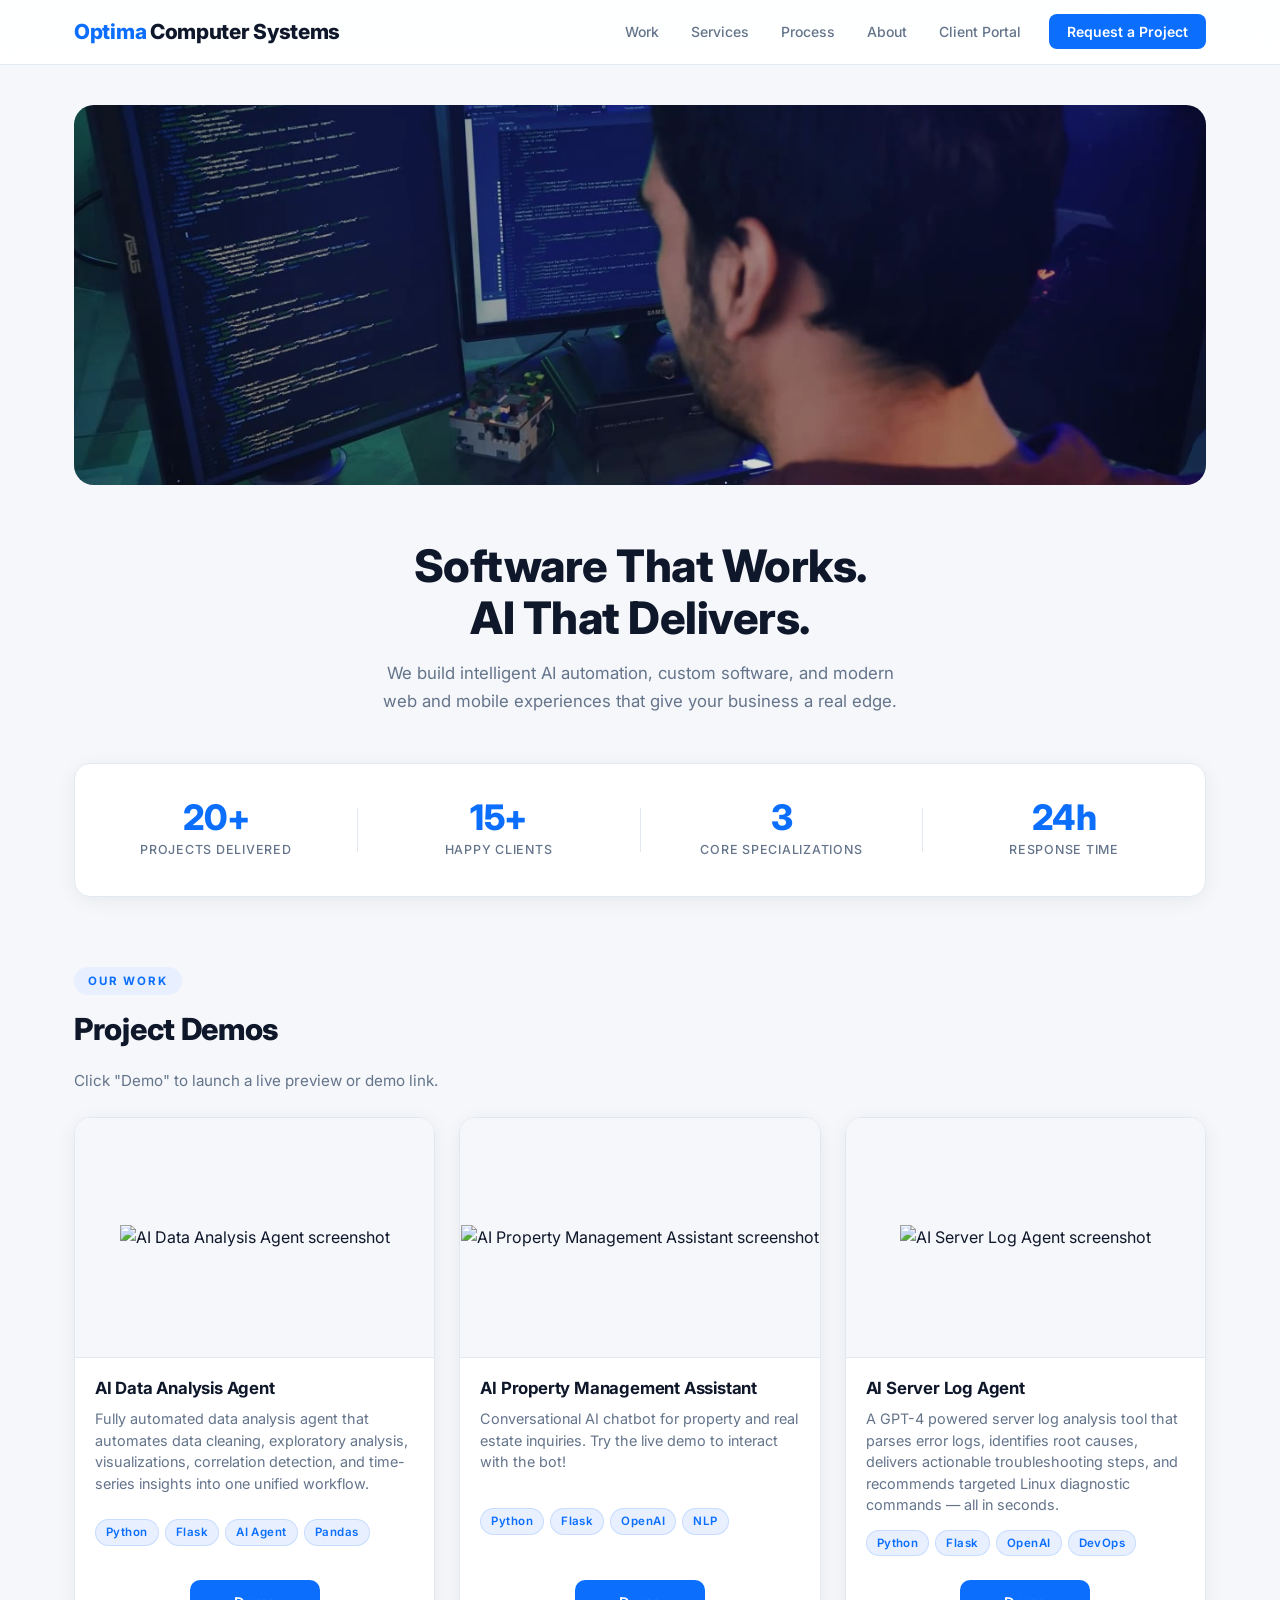
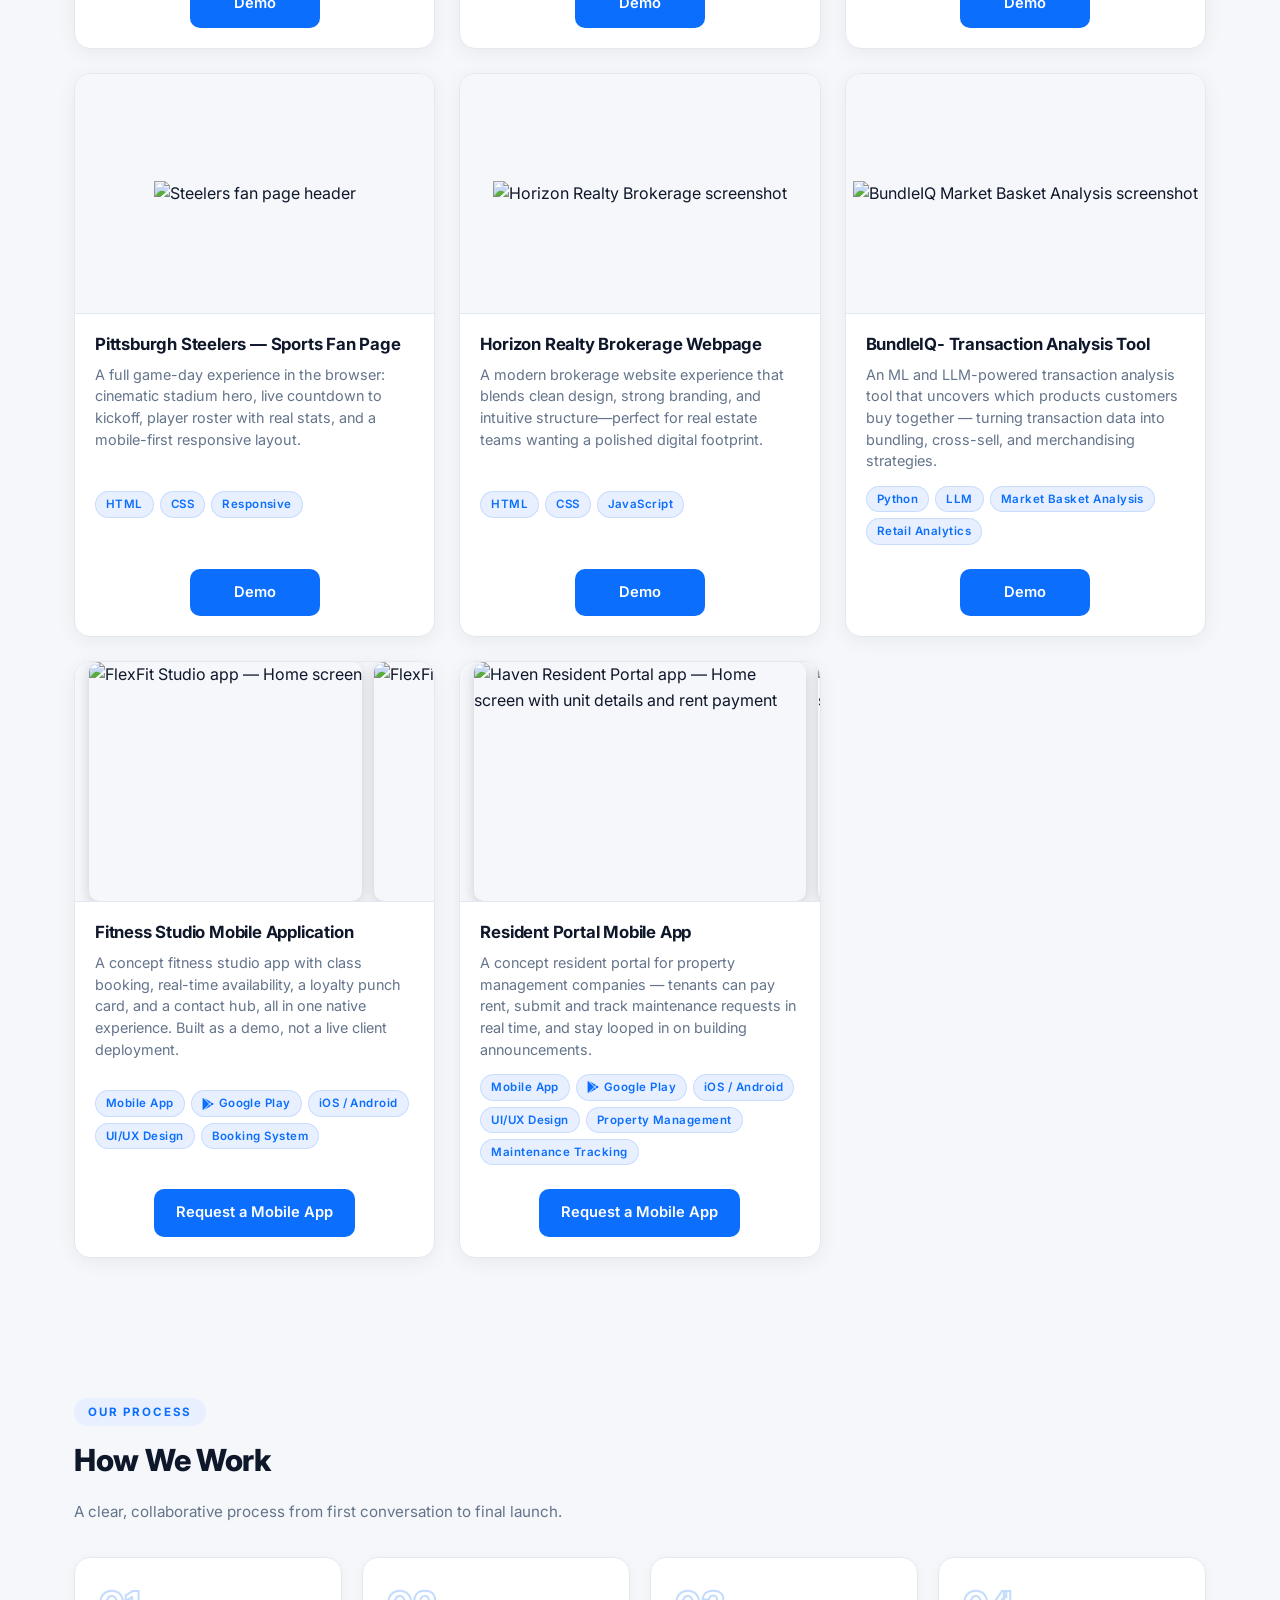
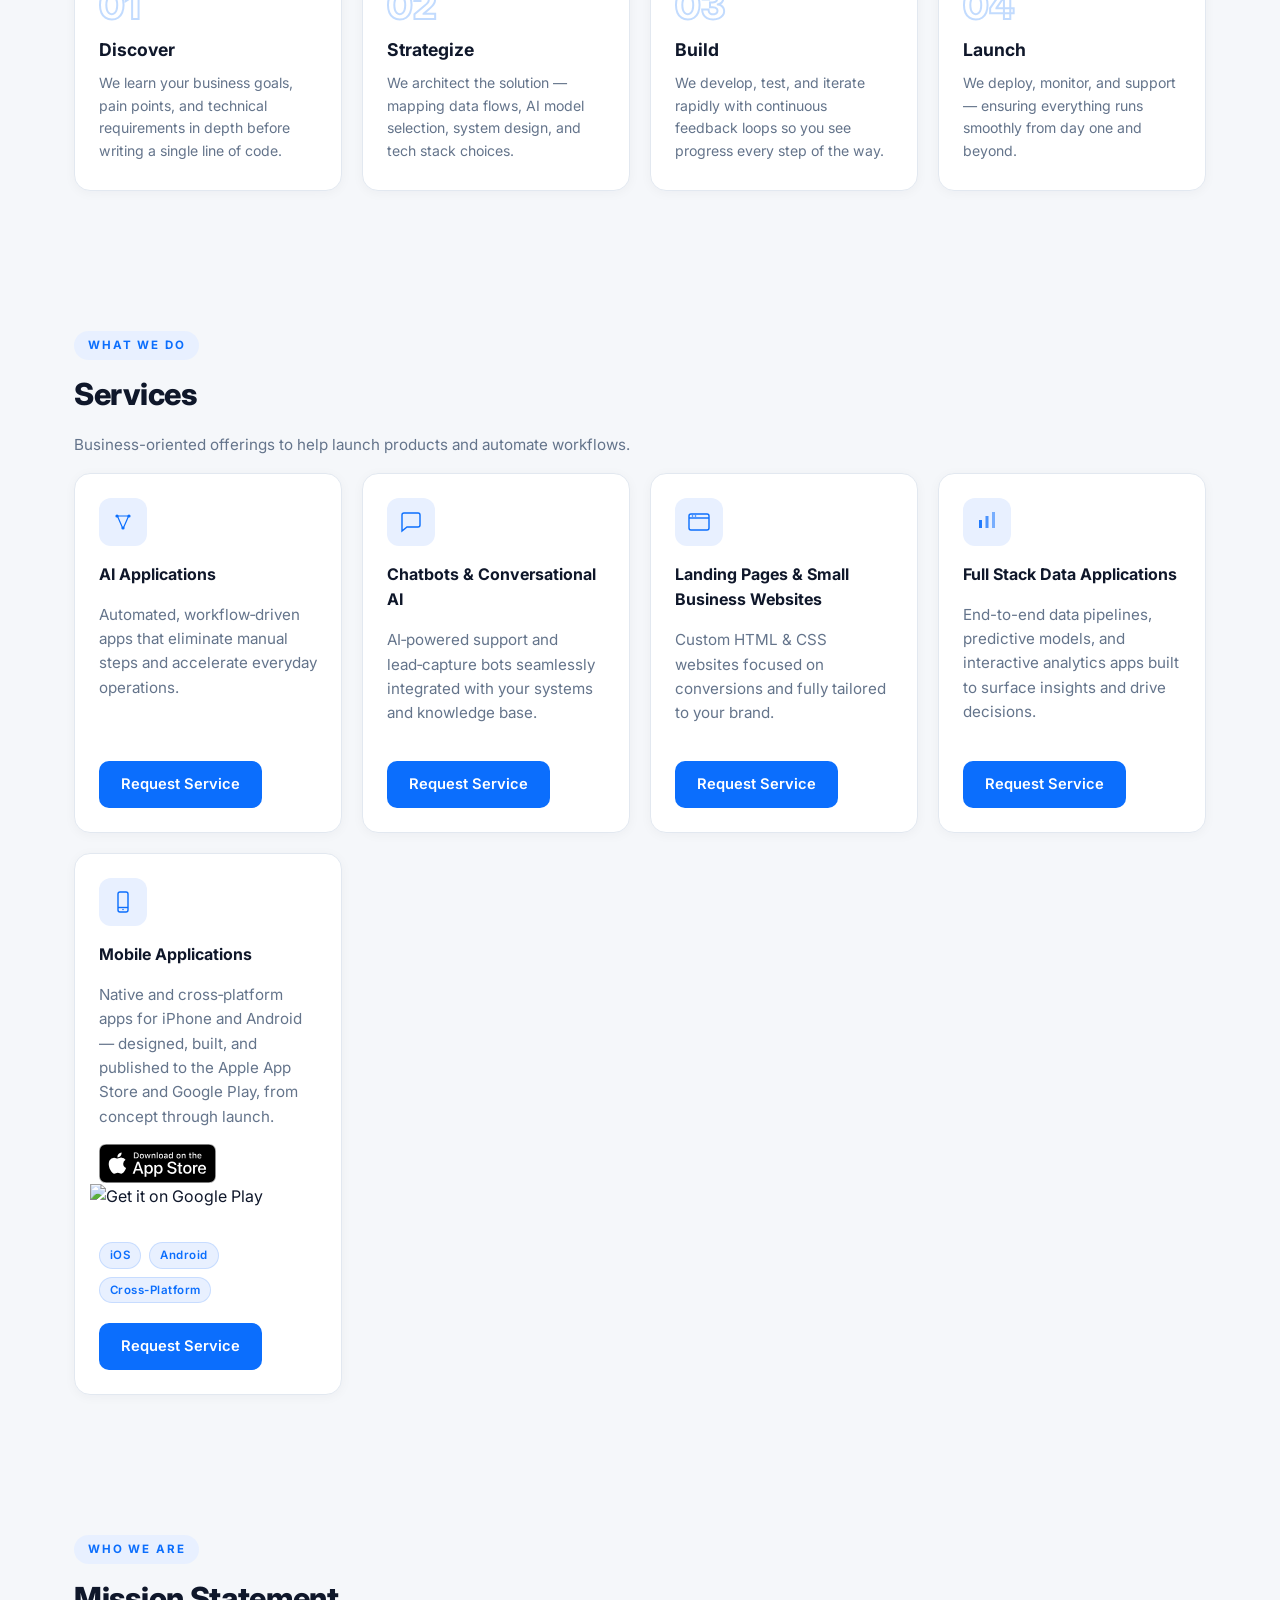
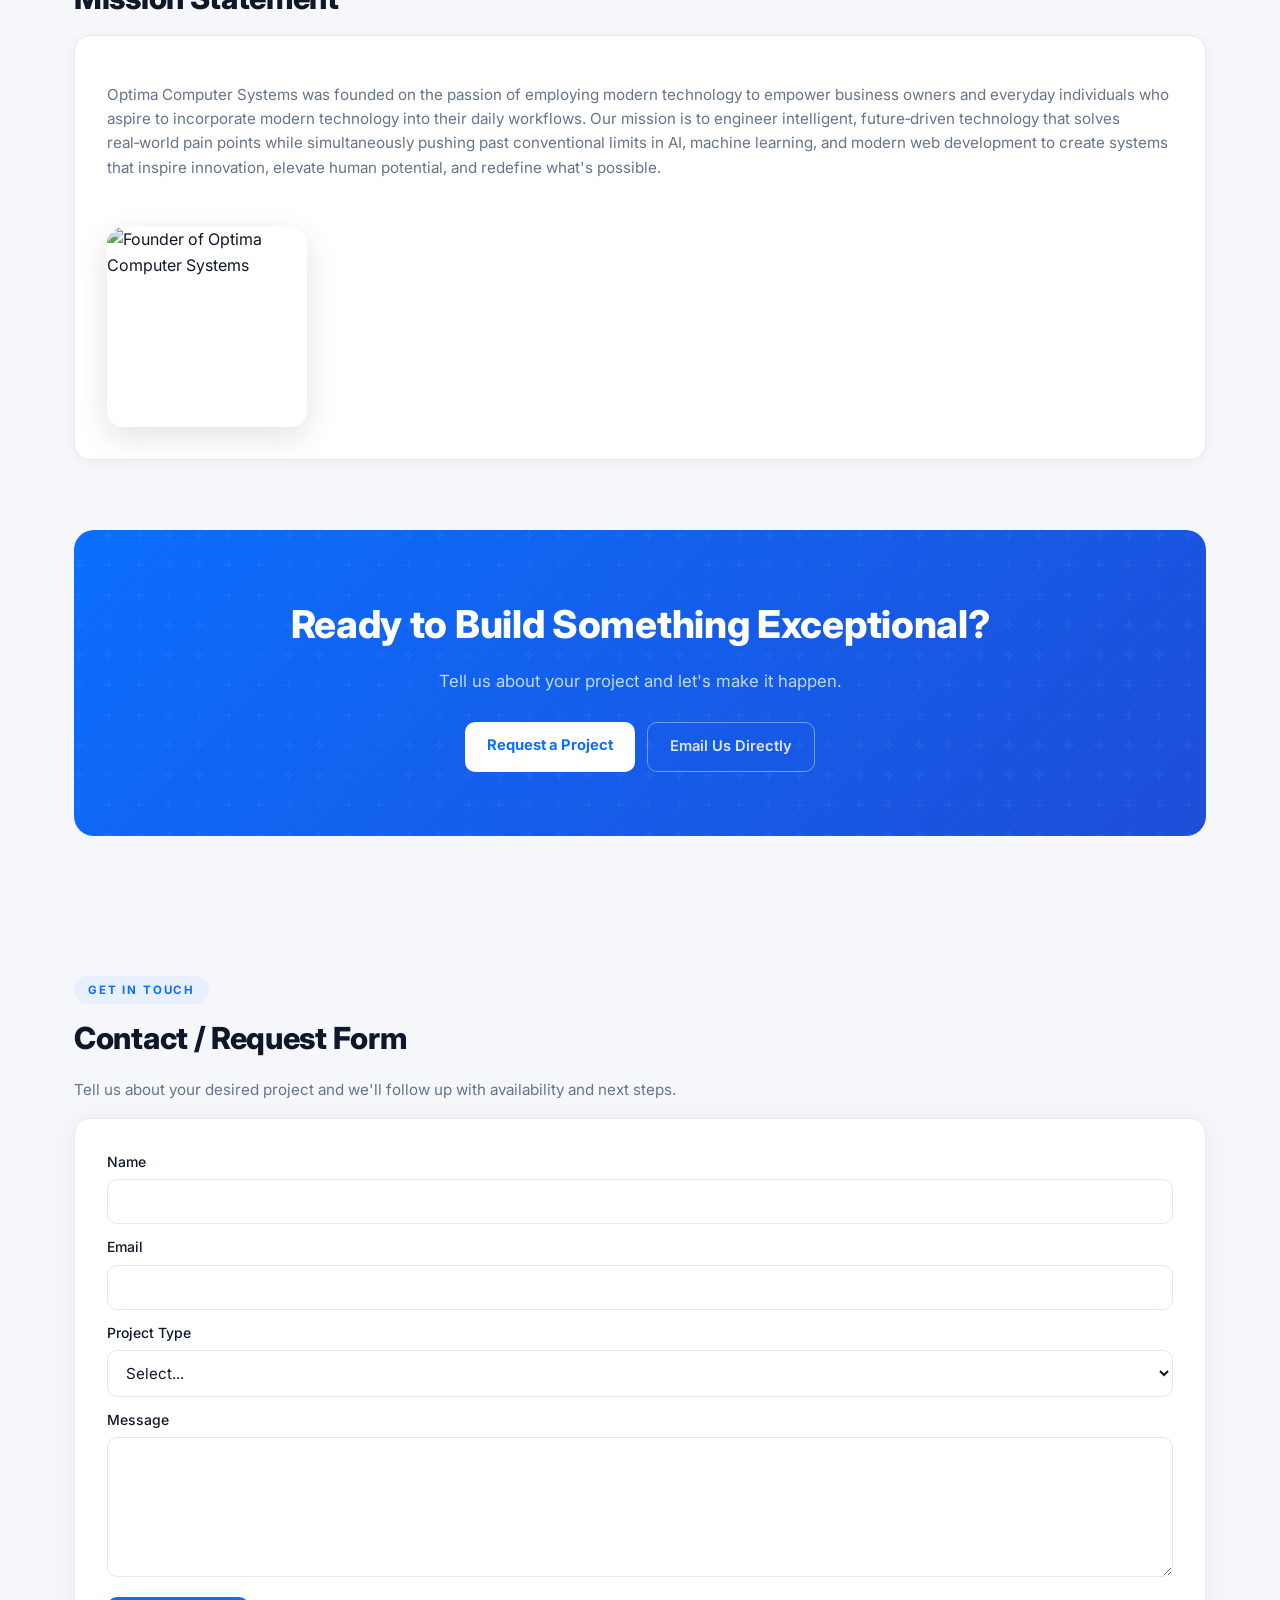
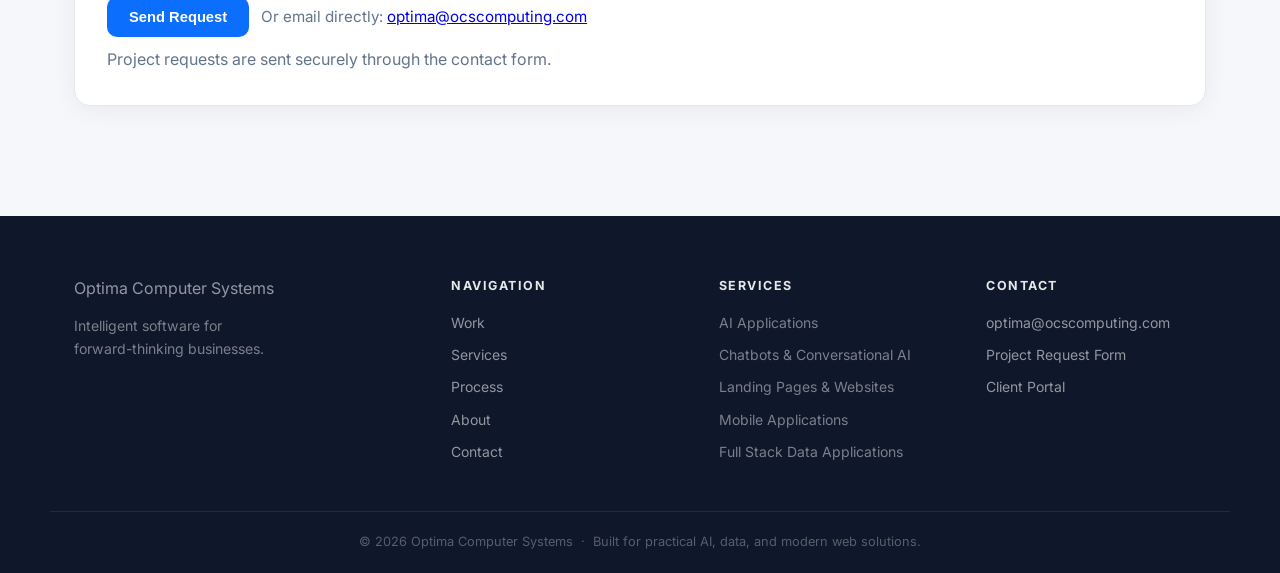
==== commit 934043cd: "Add files via upload" ====
--- a/index.html
+++ b/index.html
@@ -21,6 +21,7 @@
       <li><a href="#services">Services</a></li>
       <li><a href="#process">Process</a></li>
       <li><a href="#about">About</a></li>
+      <li><a href="client-portal.html">Client Portal</a></li>
       <li><a href="#contact" class="nav-cta">Request a Project</a></li>
     </ul>
   </div>
@@ -476,6 +477,7 @@
       <ul>
         <li><a href="mailto:optima@ocscomputing.com">optima@ocscomputing.com</a></li>
         <li><a href="#contact">Project Request Form</a></li>
+        <li><a href="client-portal.html">Client Portal</a></li>
       </ul>
     </div>
   </div>
@@ -545,4 +547,4 @@
 })();
 </script>
 </body>
-</html>
+</html>
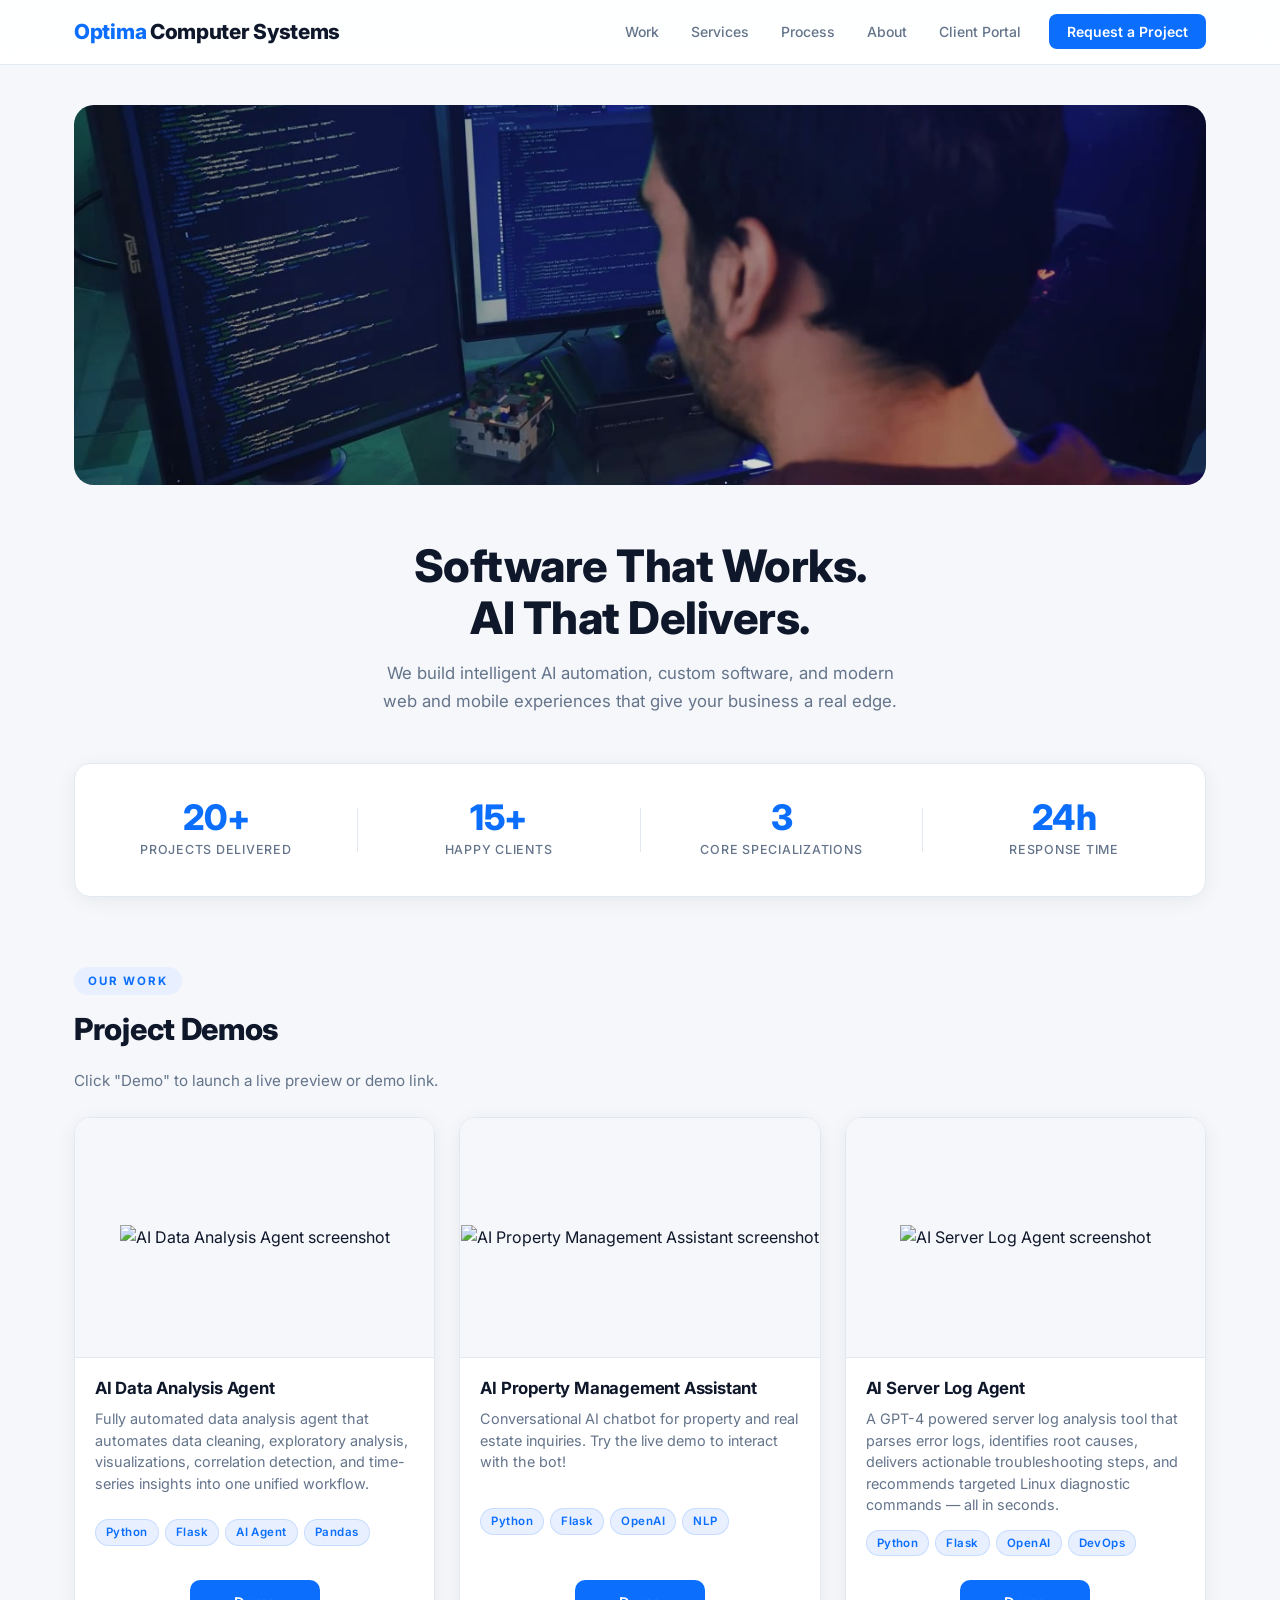
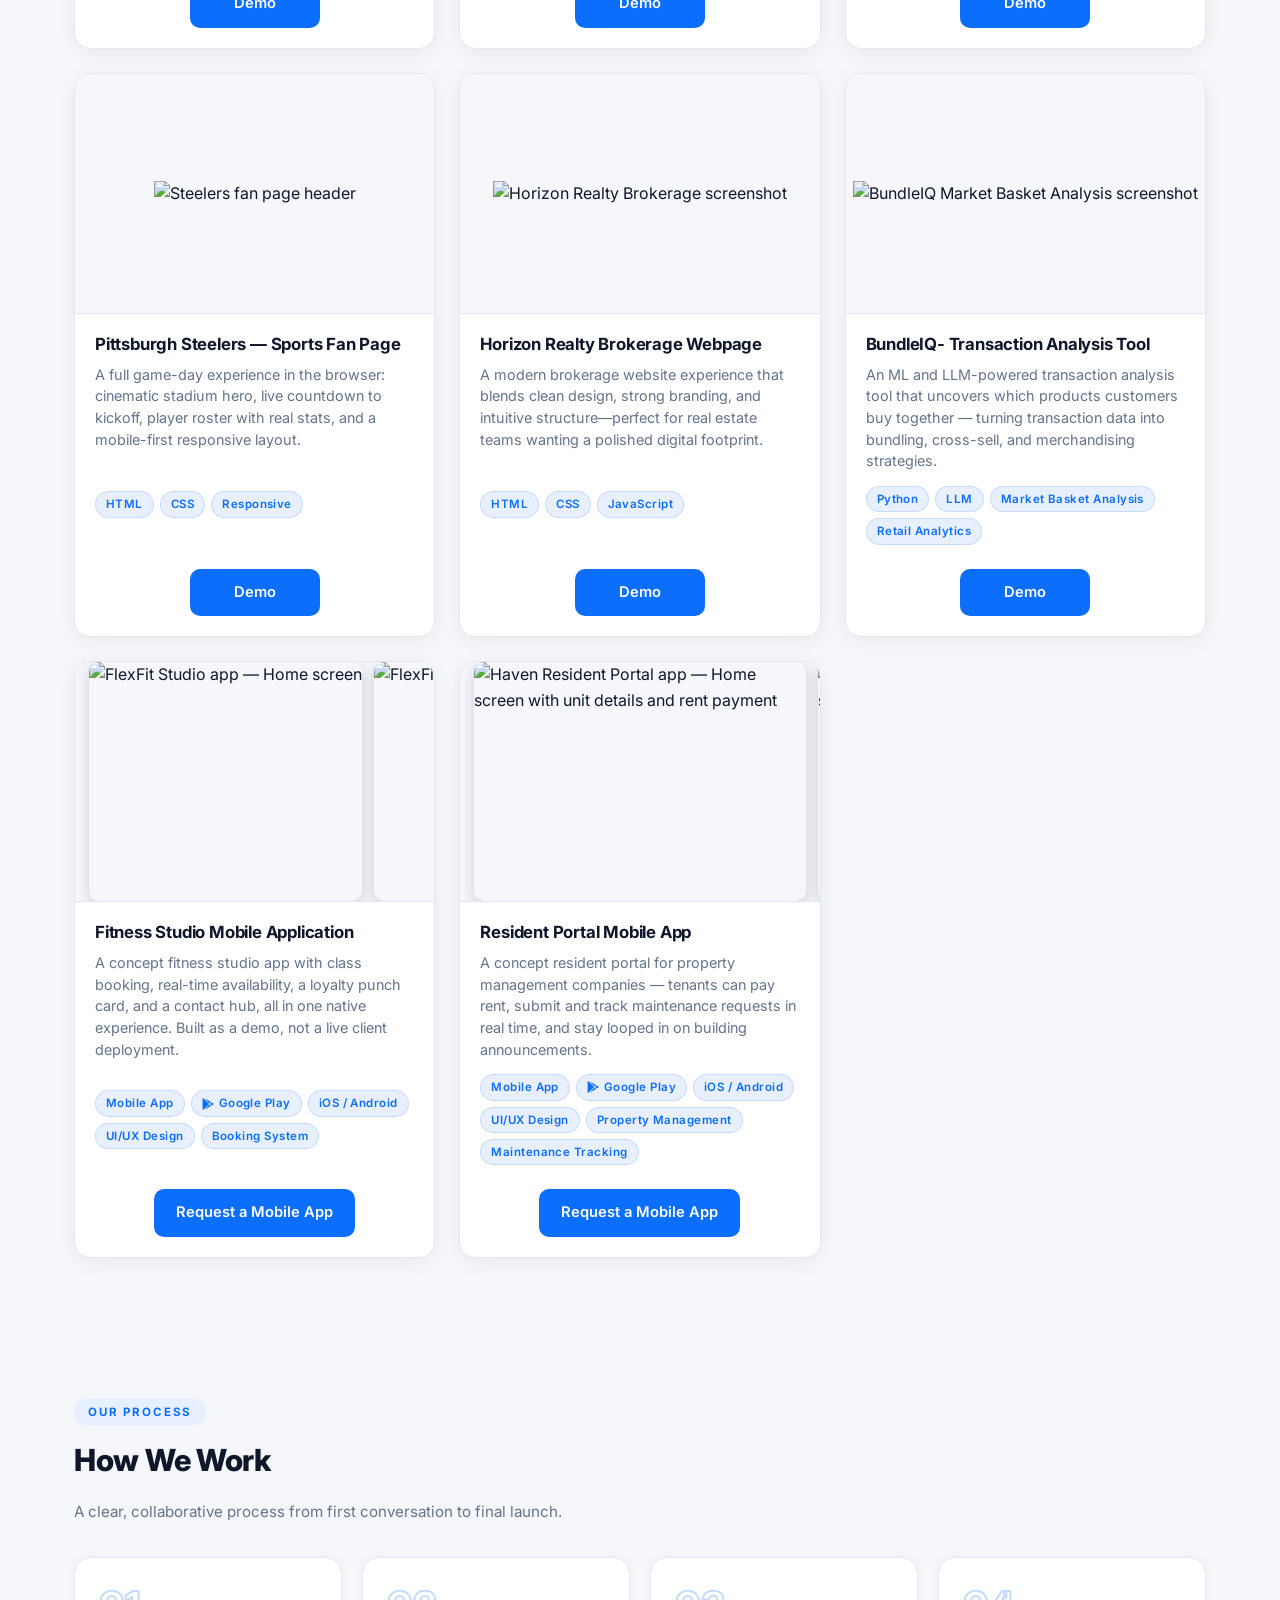
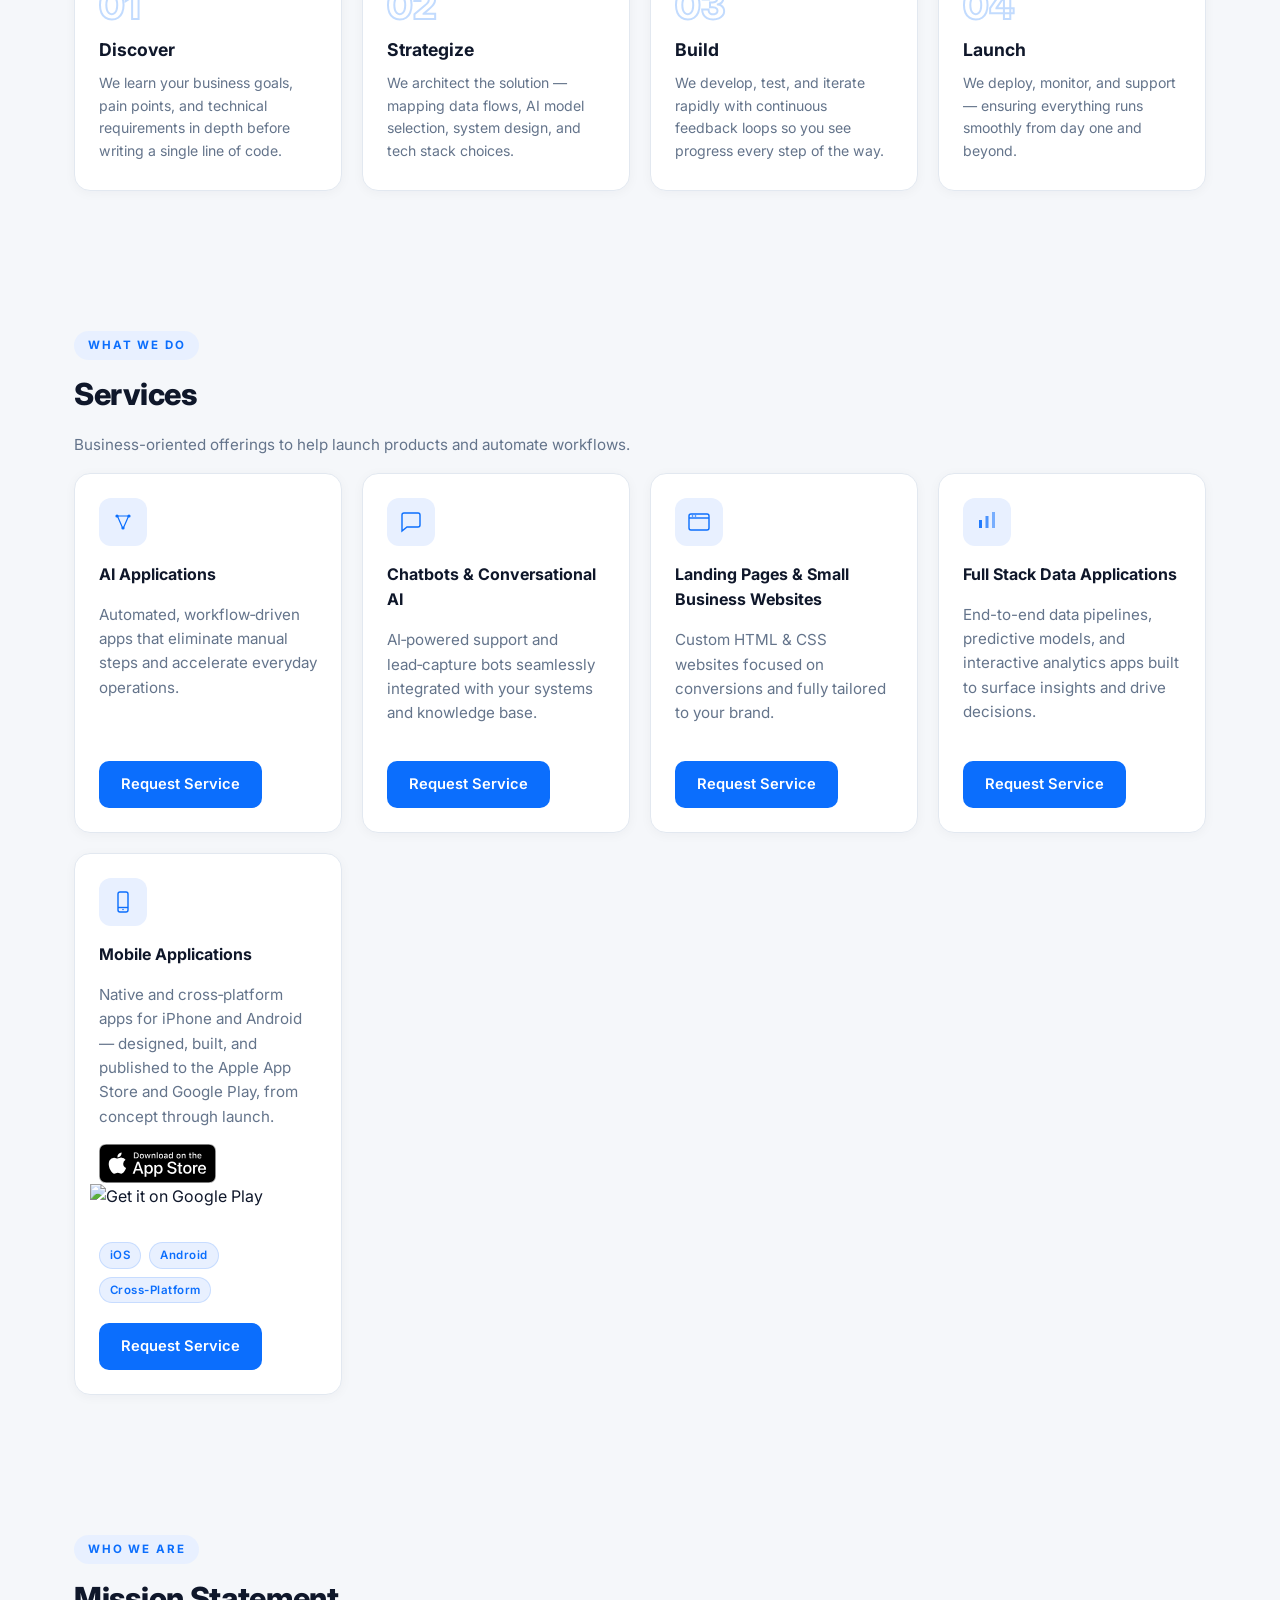
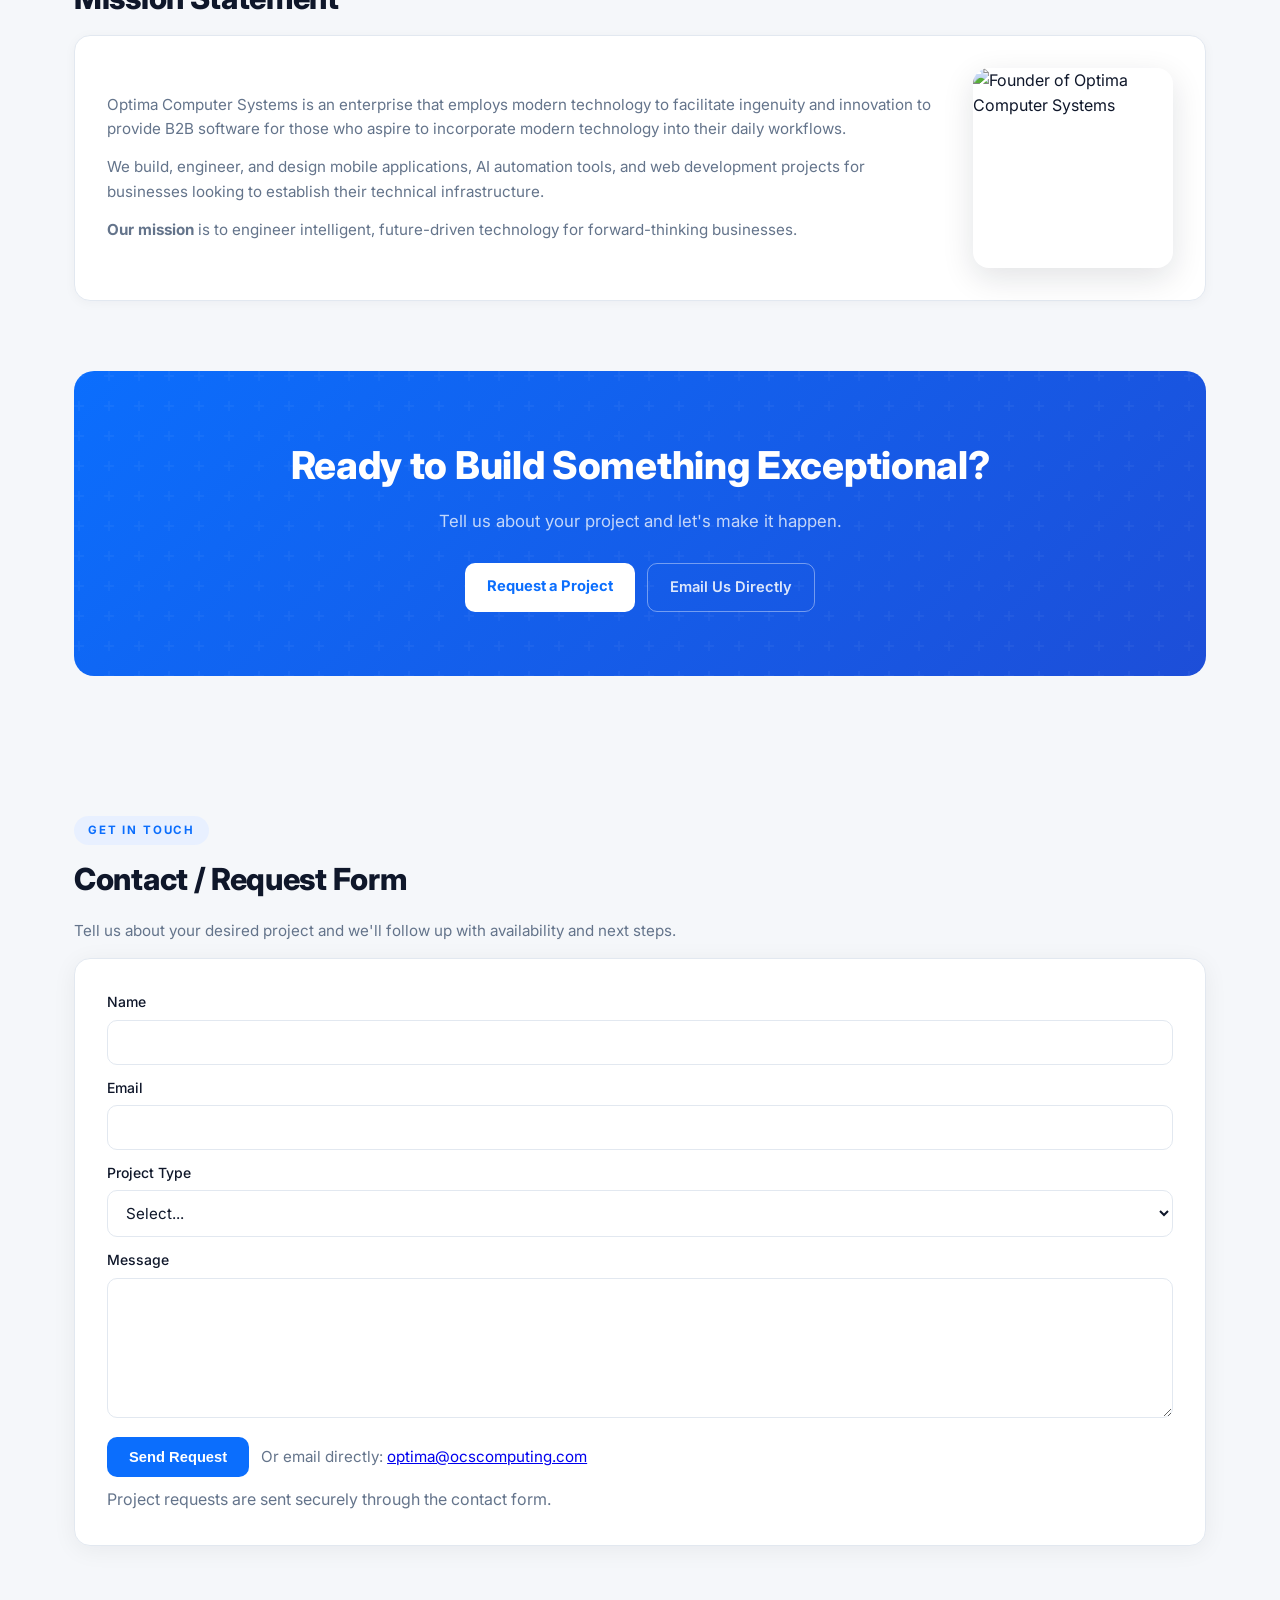
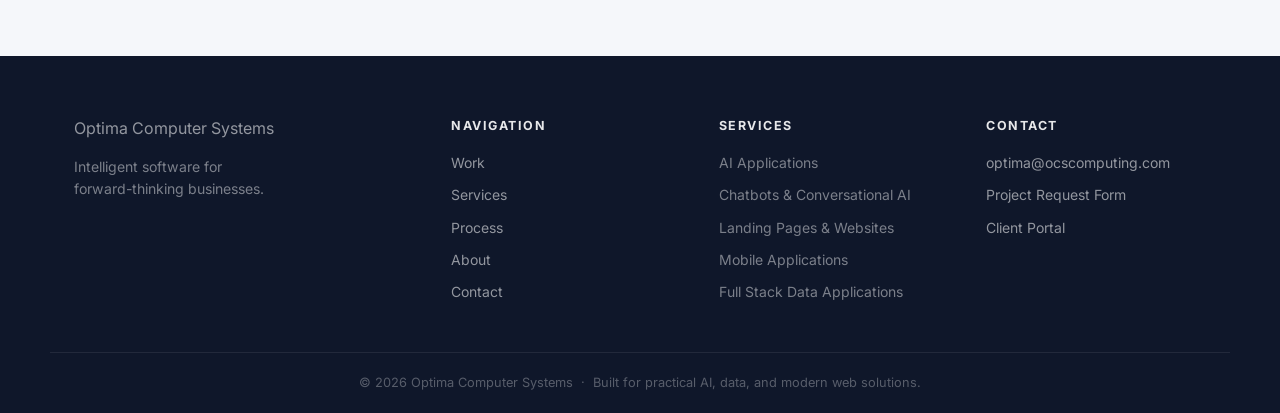
==== commit 2e80b87c: "Revise bio section in the about page Updated the bio section to reflect a more concise mission state" ====
--- a/index.html
+++ b/index.html
@@ -385,8 +385,10 @@
     <div class="section-label">Who We Are</div>
     <h2>Mission Statement</h2>
     <div class="about" style="margin-top:12px">
-      <div class="bio">
-        <p class="small">Optima Computer Systems was founded on the passion of employing modern technology to empower business owners and everyday individuals who aspire to incorporate modern technology into their daily workflows. Our mission is to engineer intelligent, future‑driven technology that solves real‑world pain points while simultaneously pushing past conventional limits in AI, machine learning, and modern web development to create systems that inspire innovation, elevate human potential, and redefine what's possible.</p>
+      <div class="bio" style="flex:1 1 320px;min-width:0;display:flex;flex-direction:column;gap:14px;">
+        <p class="small" style="margin:0;">Optima Computer Systems is an enterprise that employs modern technology to facilitate ingenuity and innovation to provide B2B software for those who aspire to incorporate modern technology into their daily workflows.</p>
+        <p class="small" style="margin:0;">We build, engineer, and design mobile applications, AI automation tools, and web development projects for businesses looking to establish their technical infrastructure.</p>
+        <p class="small" style="margin:0;"><strong>Our mission</strong> is to engineer intelligent, future-driven technology for forward-thinking businesses.</p>
       </div>
       <img class="avatar" src="https://raw.githubusercontent.com/0noahharris4/business-website-/main/images/avatar.png" alt="Founder of Optima Computer Systems">
     </div>
@@ -547,4 +549,4 @@
 })();
 </script>
 </body>
-</html>+</html>
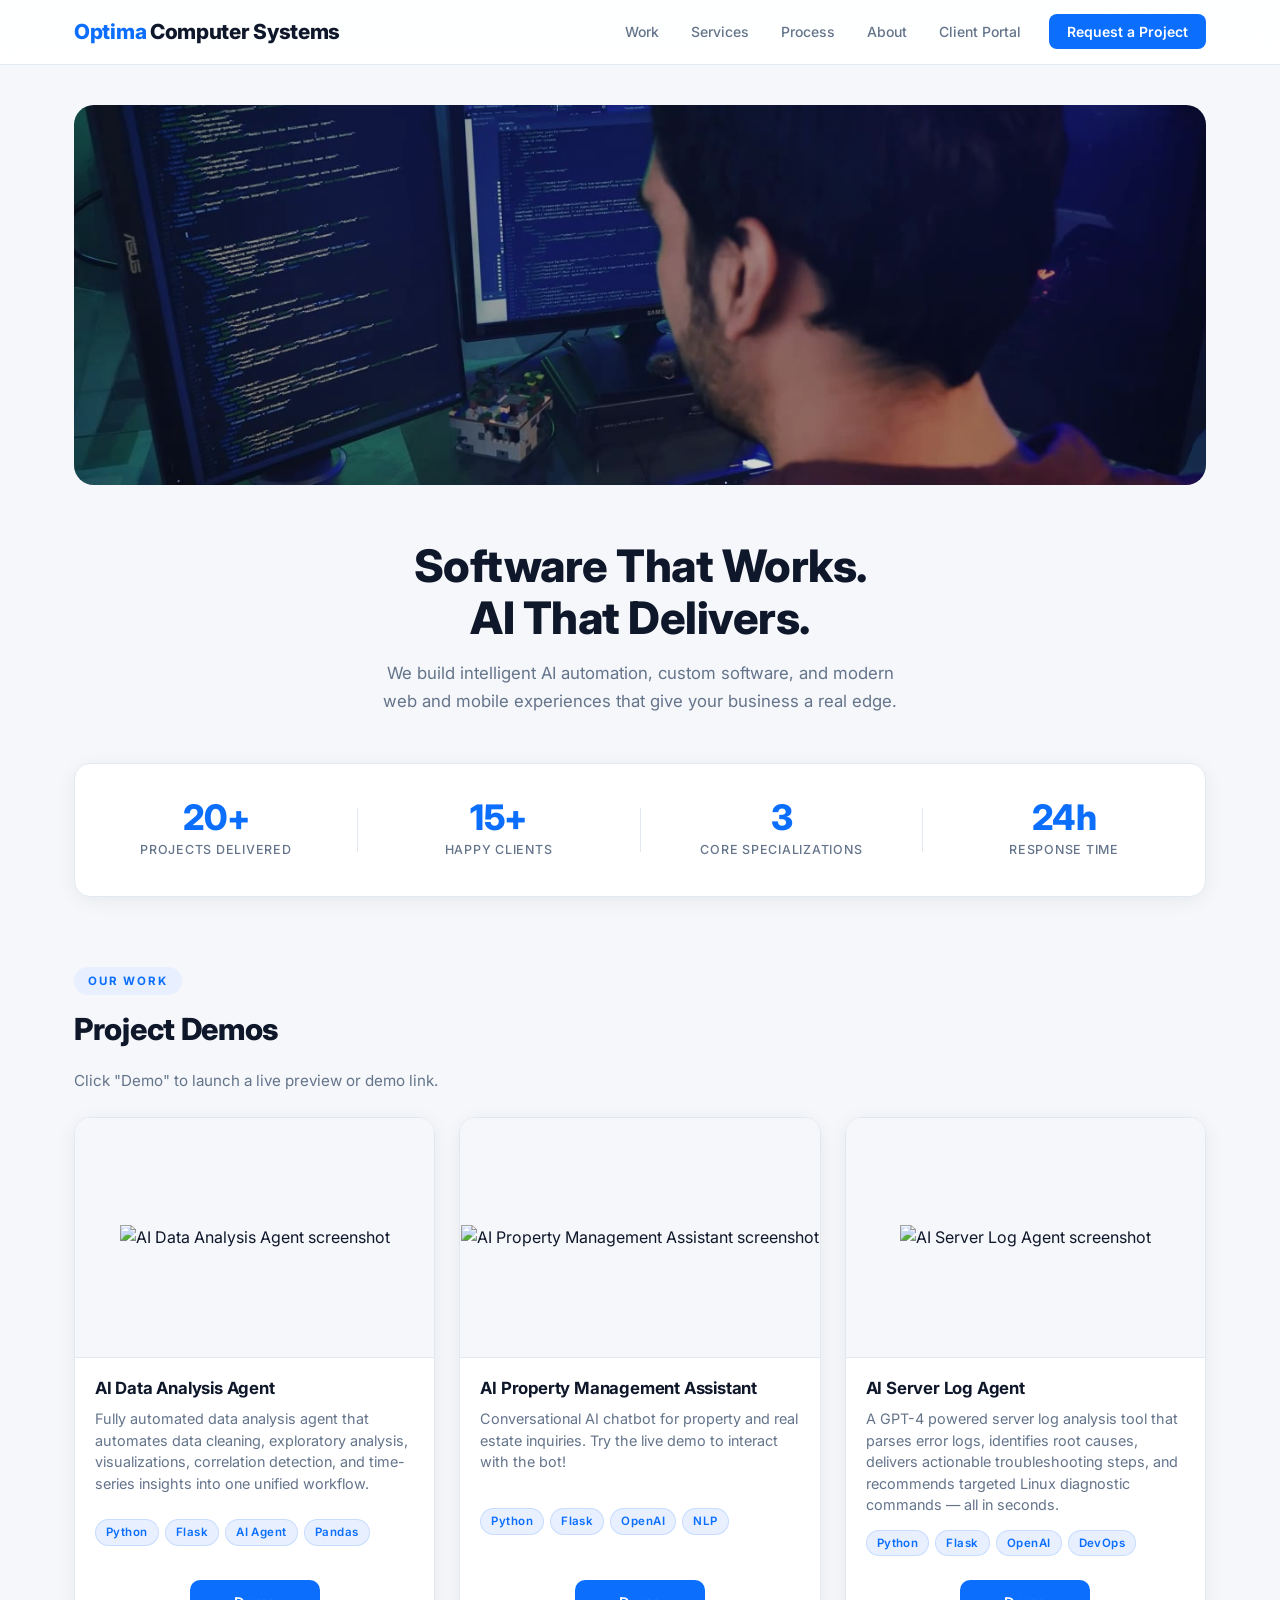
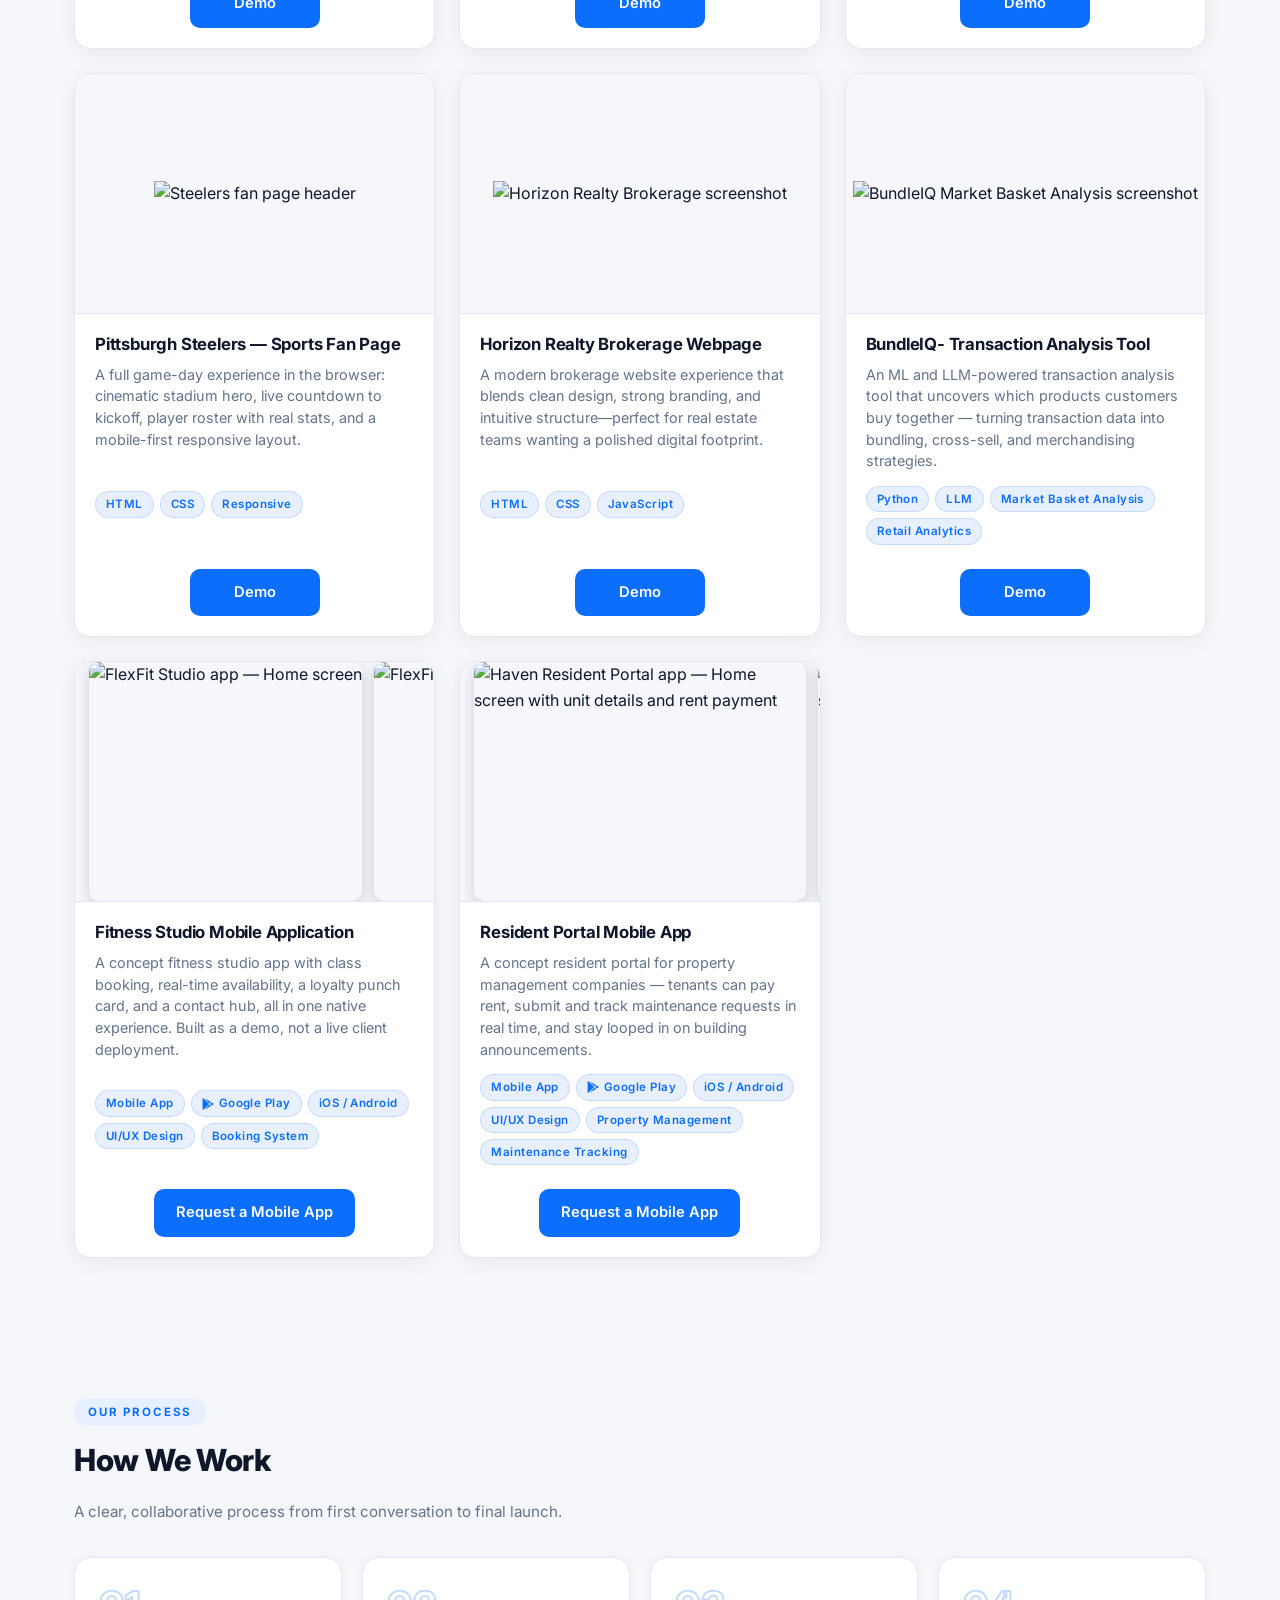
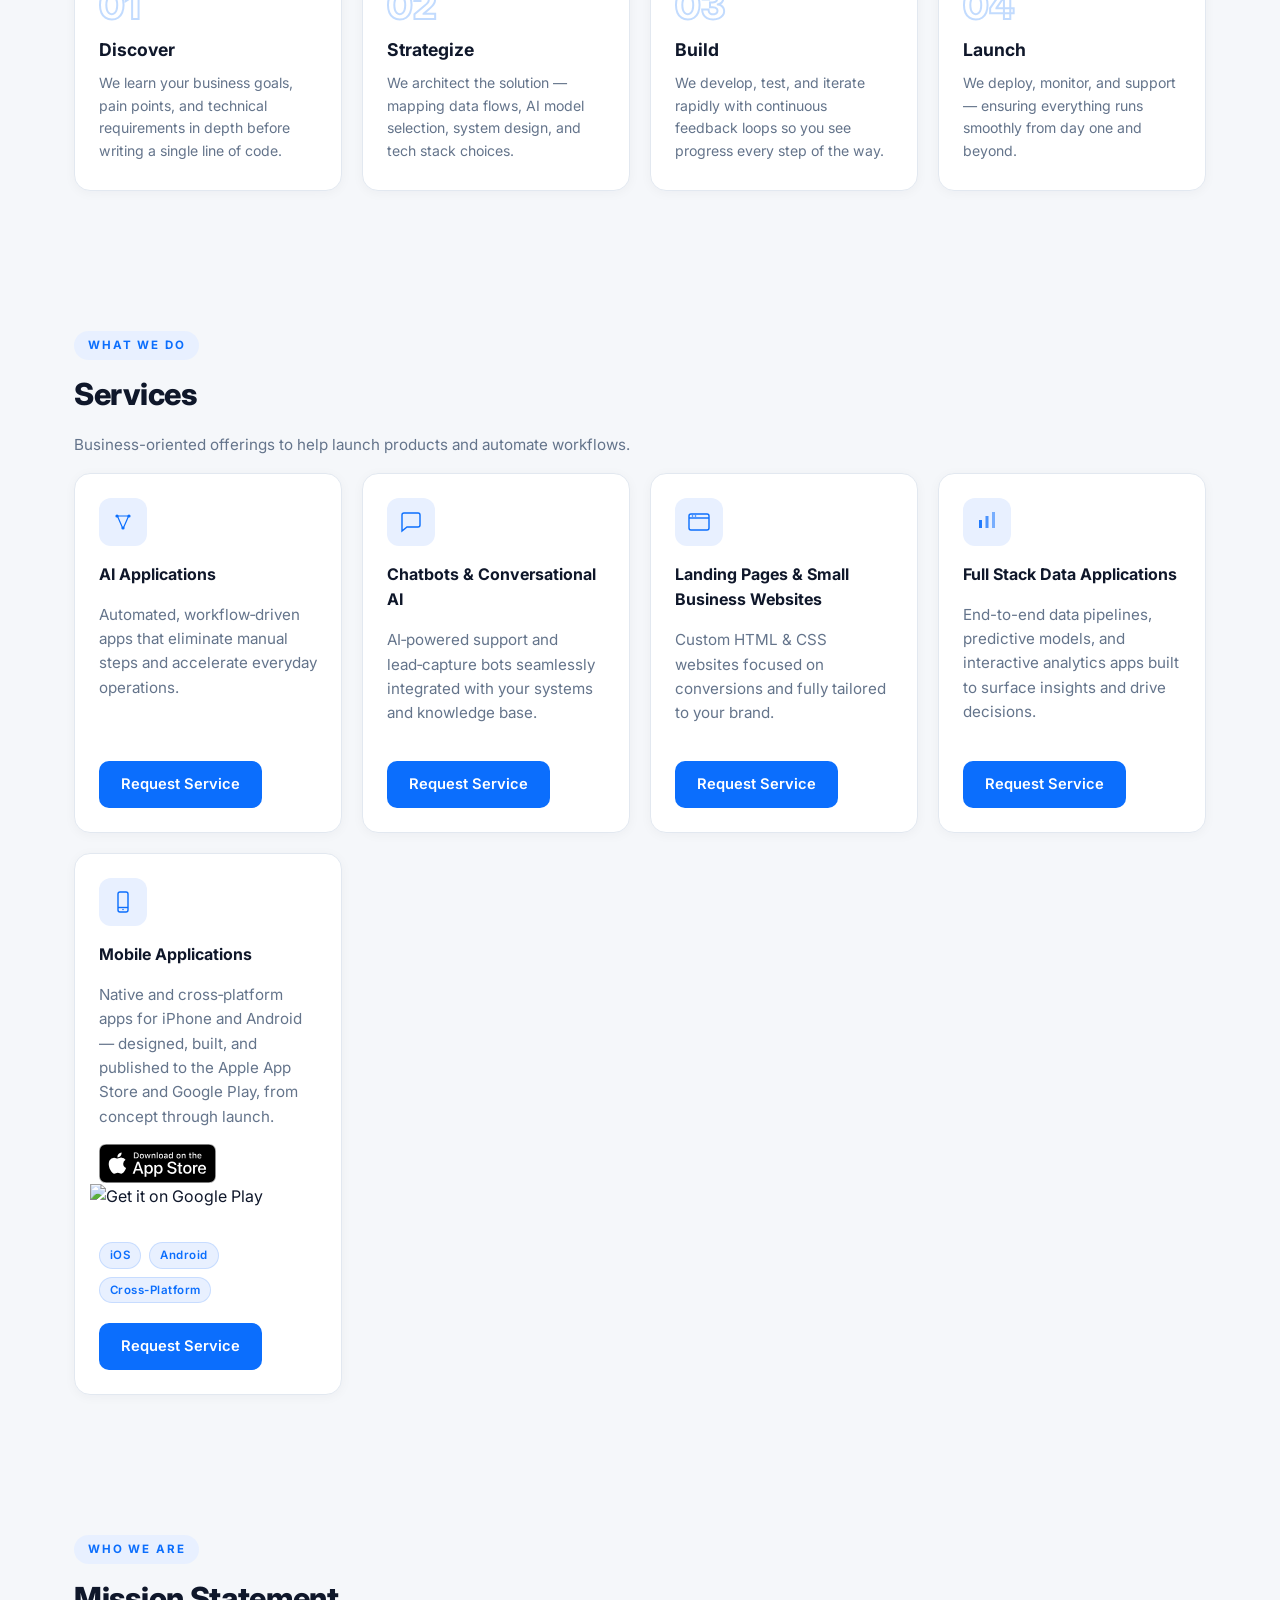
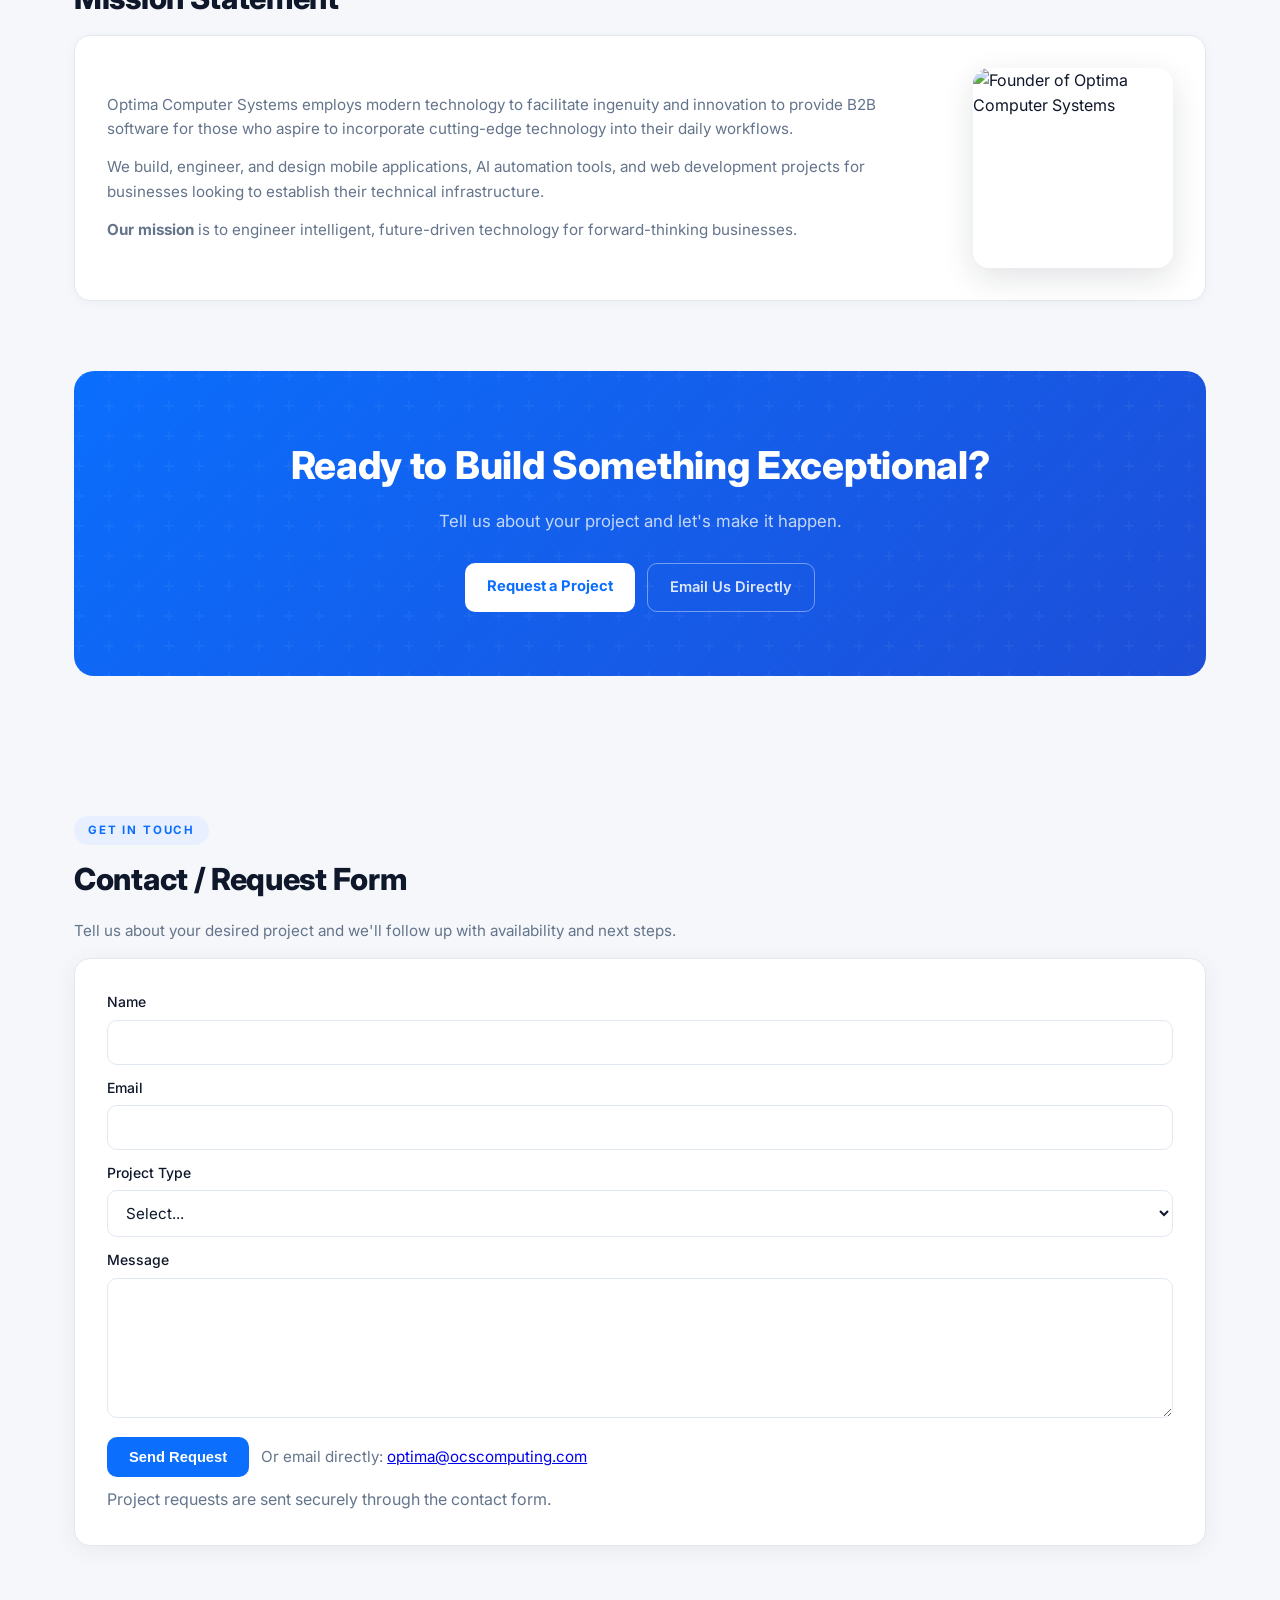
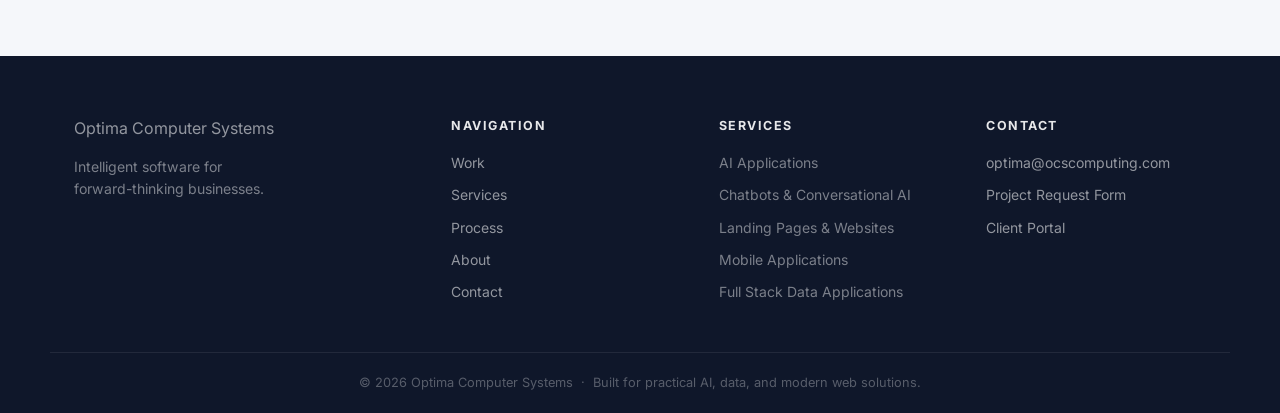
==== commit d5cb4106: "Revise company description for clarity and impact" ====
--- a/index.html
+++ b/index.html
@@ -386,7 +386,7 @@
     <h2>Mission Statement</h2>
     <div class="about" style="margin-top:12px">
       <div class="bio" style="flex:1 1 320px;min-width:0;display:flex;flex-direction:column;gap:14px;">
-        <p class="small" style="margin:0;">Optima Computer Systems is an enterprise that employs modern technology to facilitate ingenuity and innovation to provide B2B software for those who aspire to incorporate modern technology into their daily workflows.</p>
+        <p class="small" style="margin:0;">Optima Computer Systems employs modern technology to facilitate ingenuity and innovation to provide B2B software for those who aspire to incorporate cutting-edge technology into their daily workflows.</p>
         <p class="small" style="margin:0;">We build, engineer, and design mobile applications, AI automation tools, and web development projects for businesses looking to establish their technical infrastructure.</p>
         <p class="small" style="margin:0;"><strong>Our mission</strong> is to engineer intelligent, future-driven technology for forward-thinking businesses.</p>
       </div>
